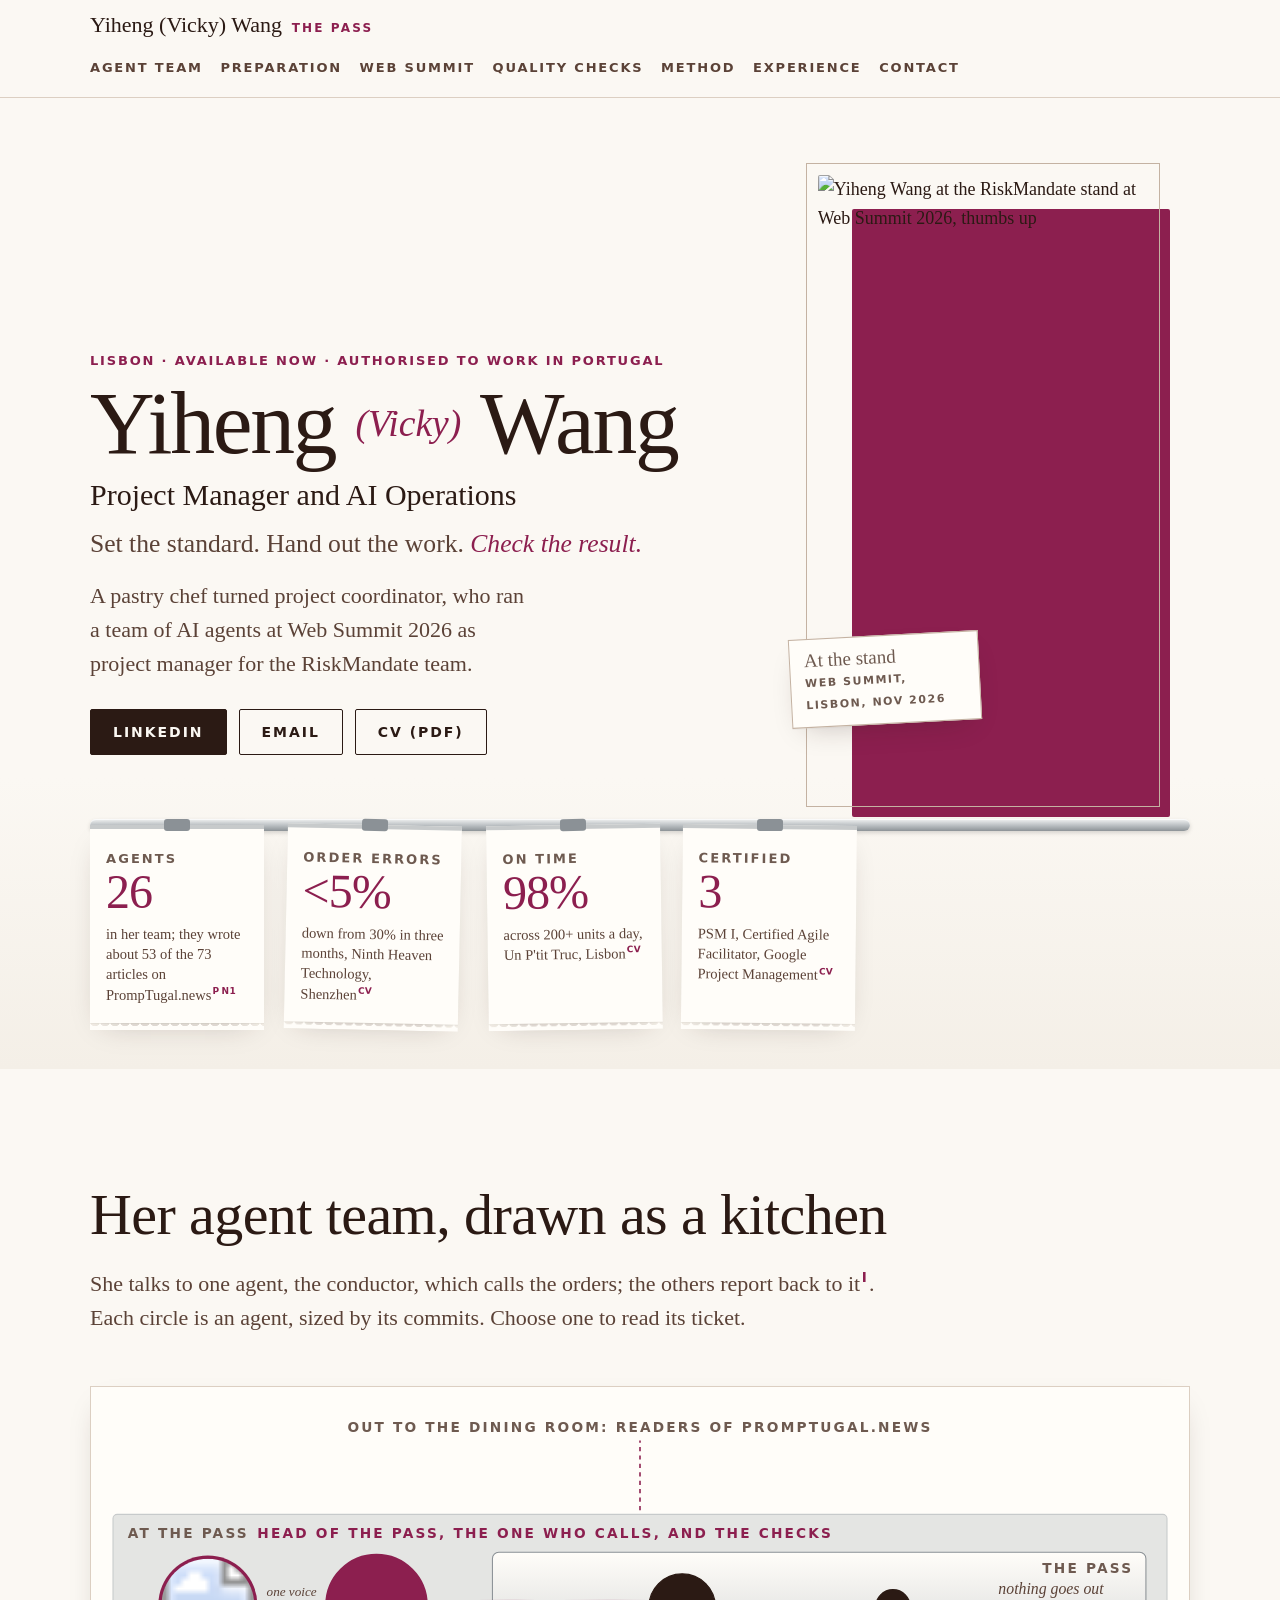
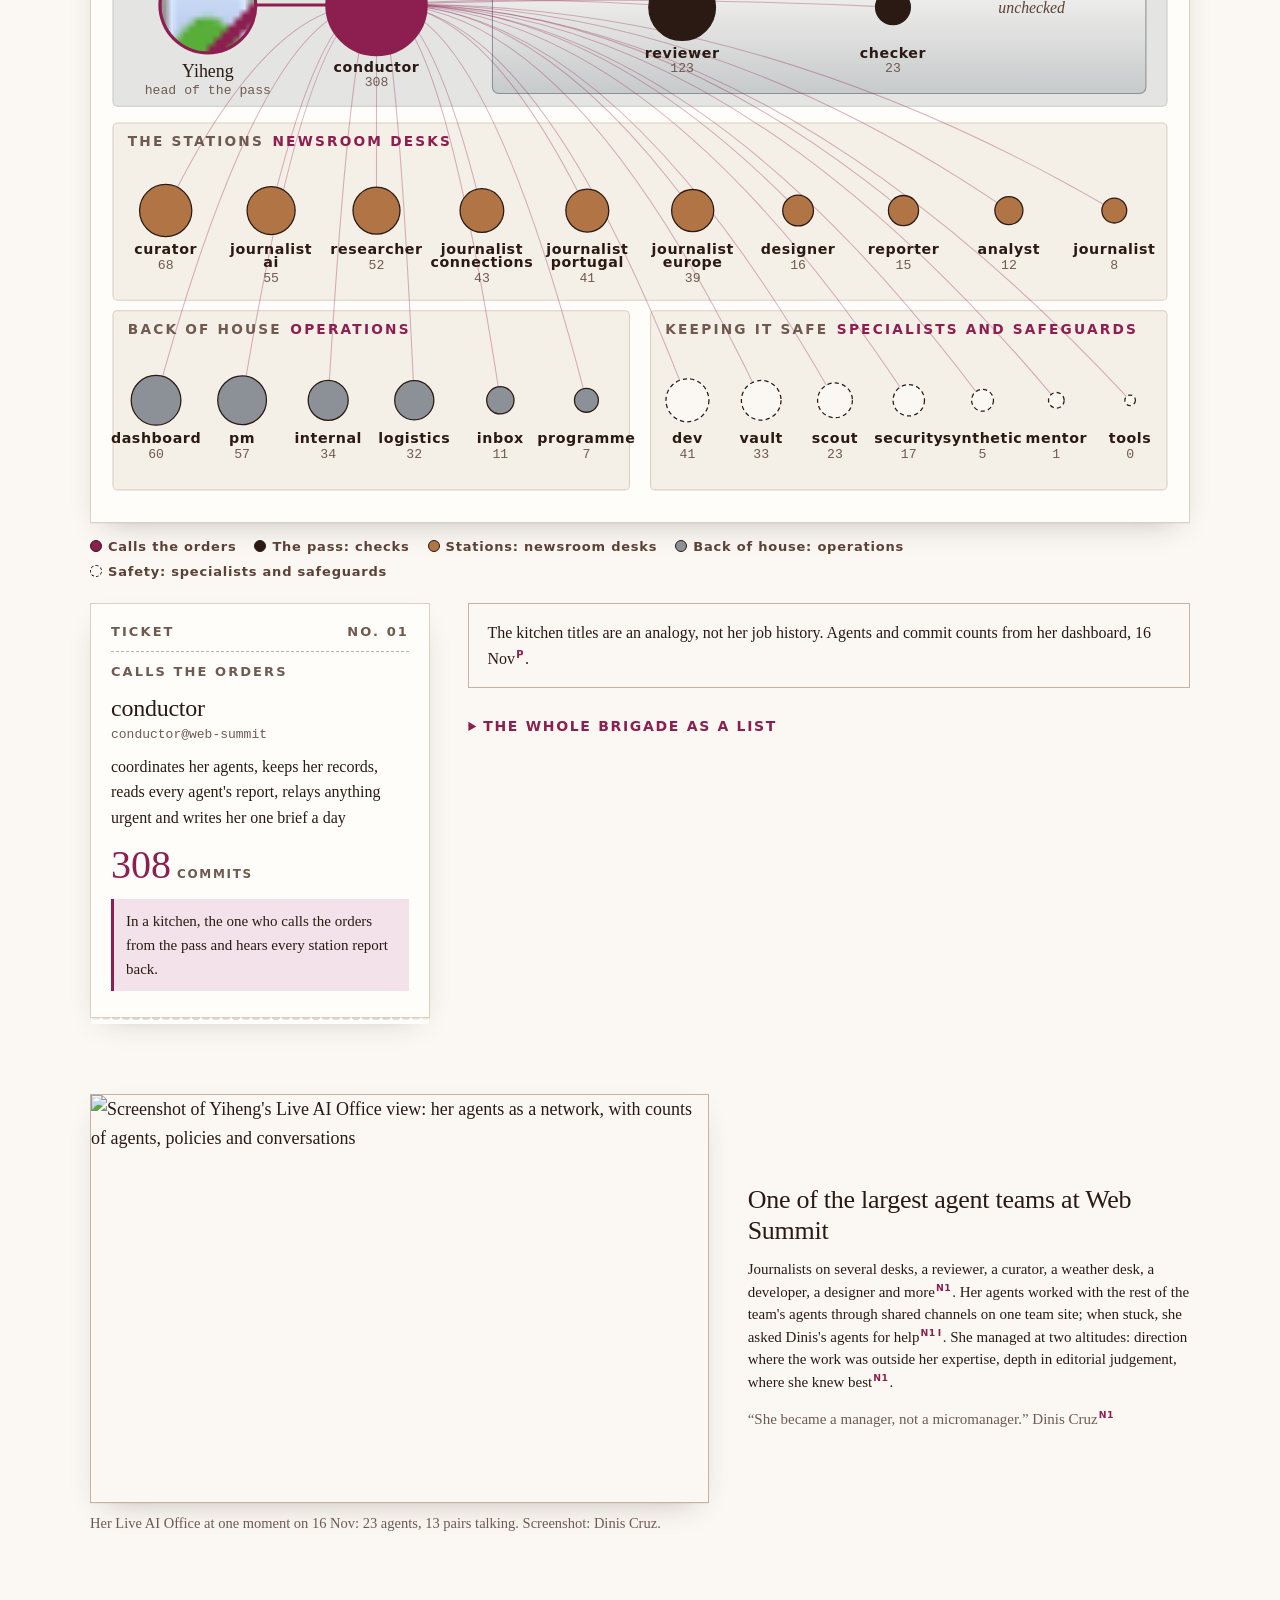
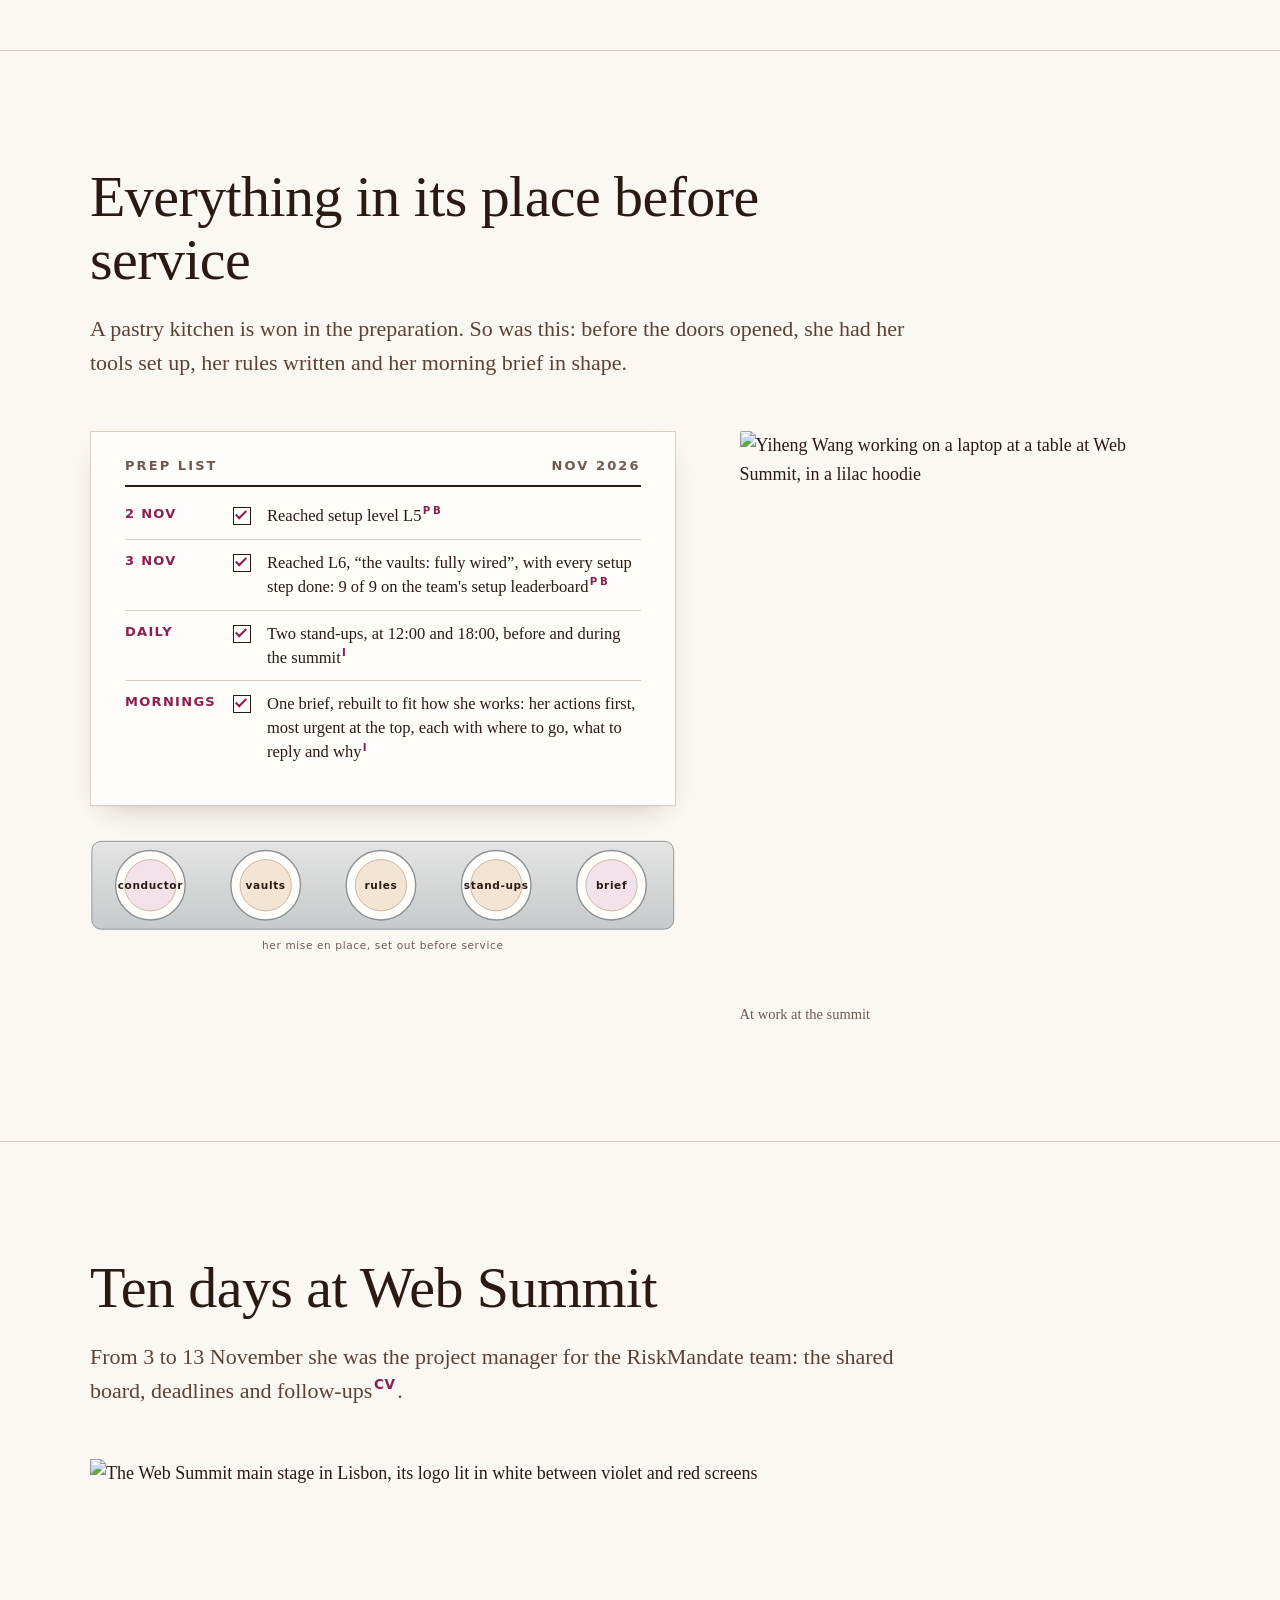
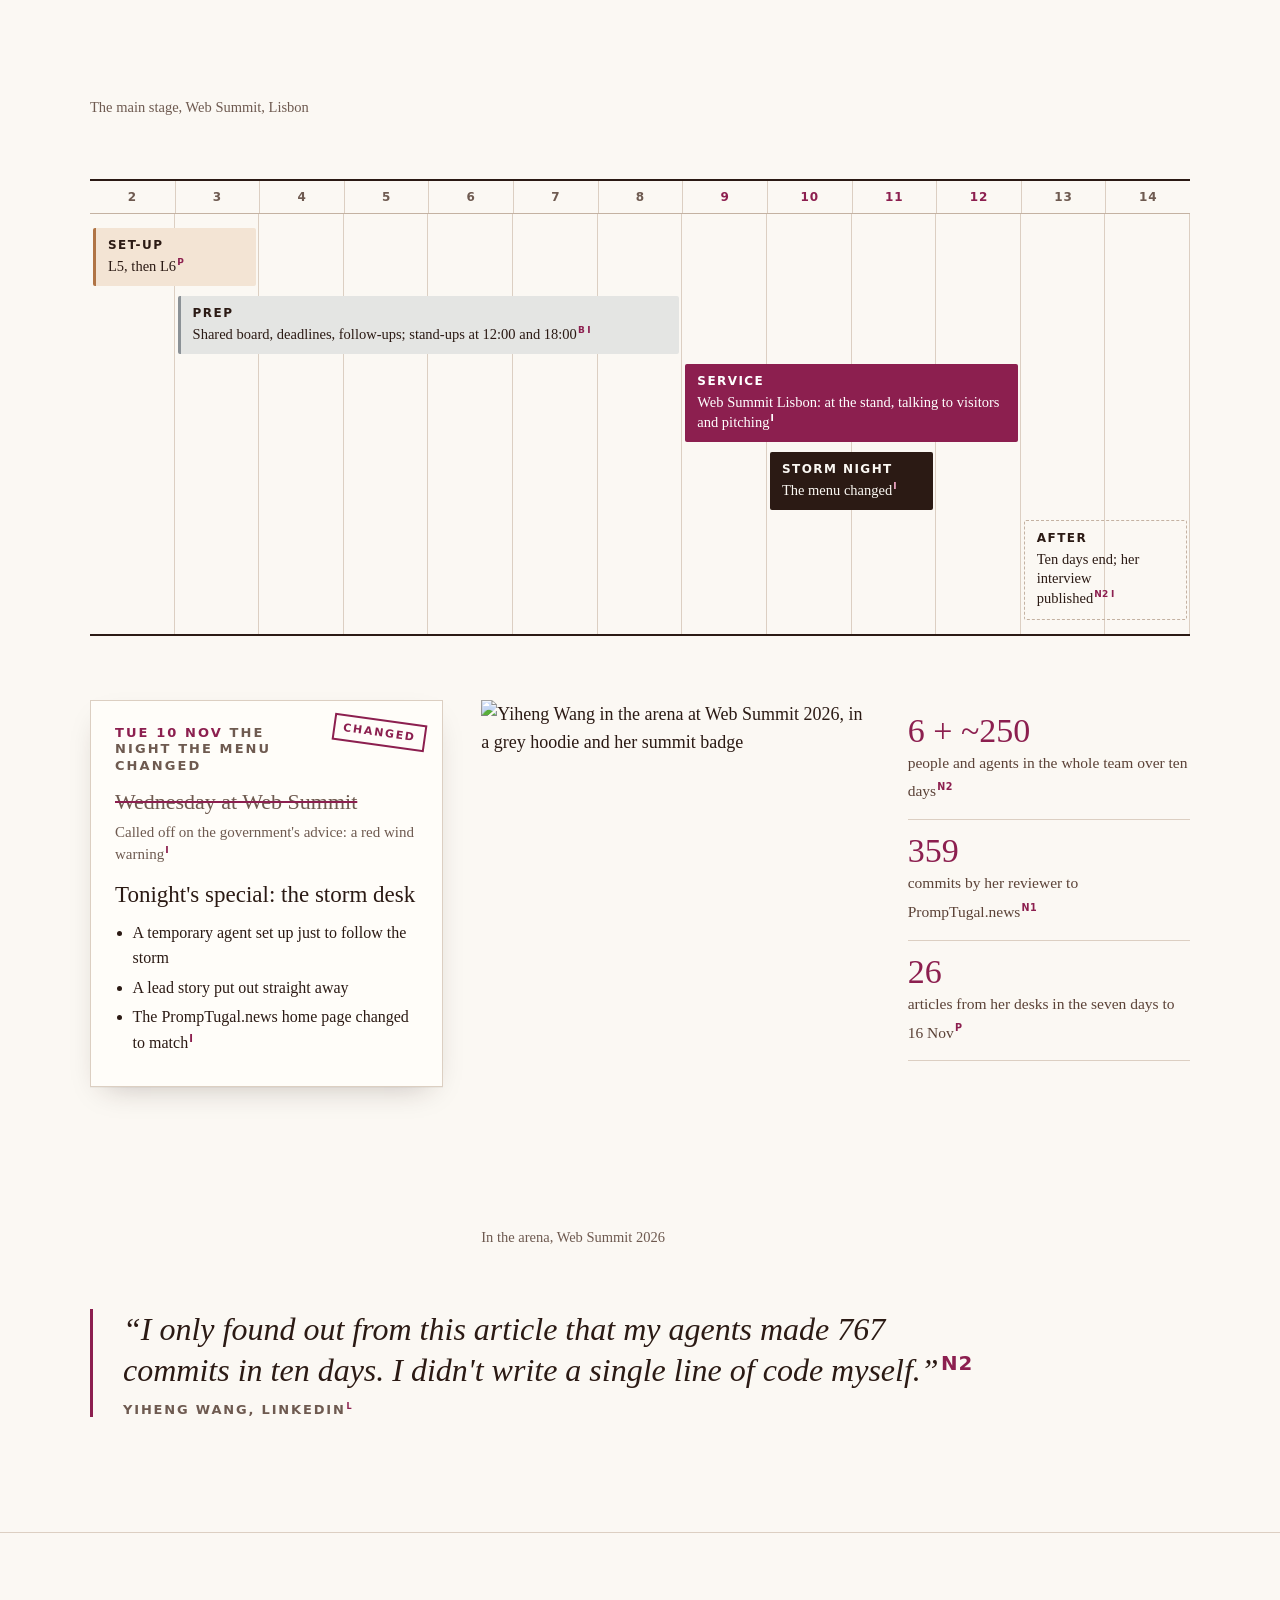
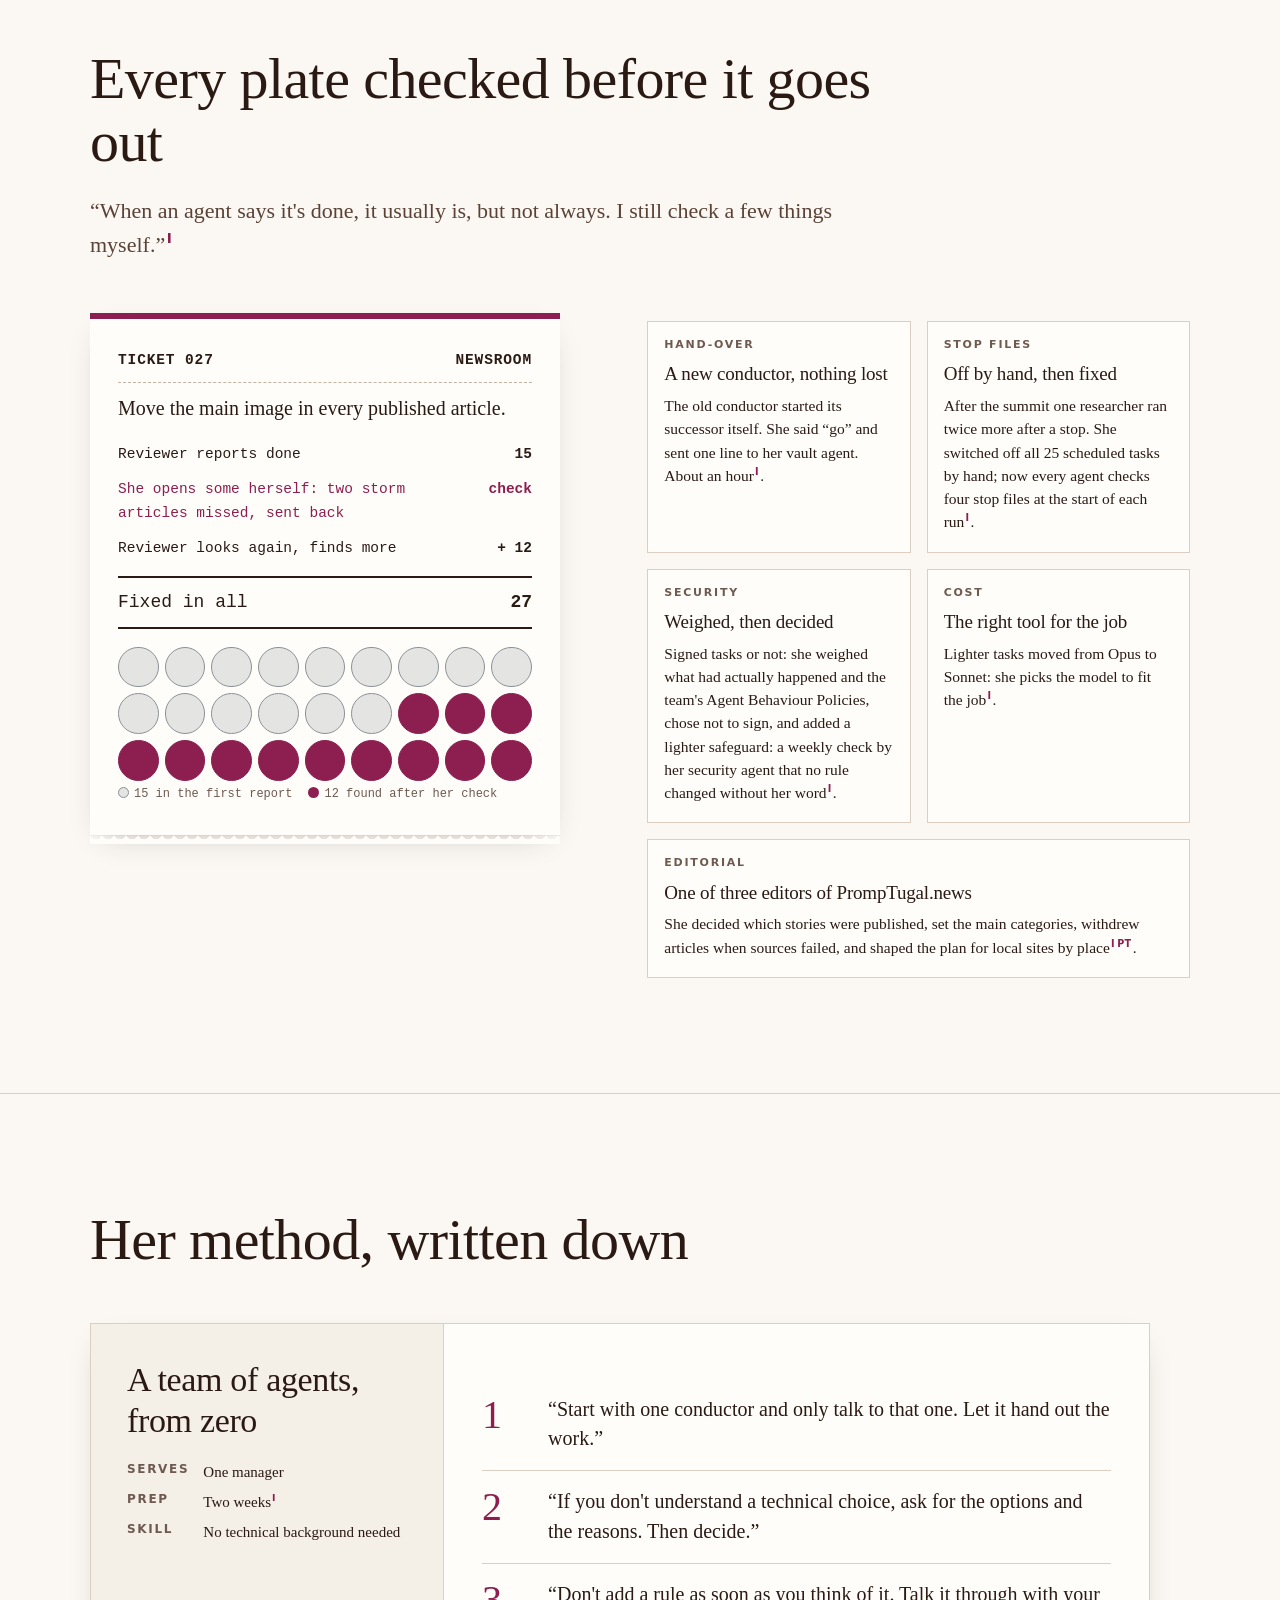
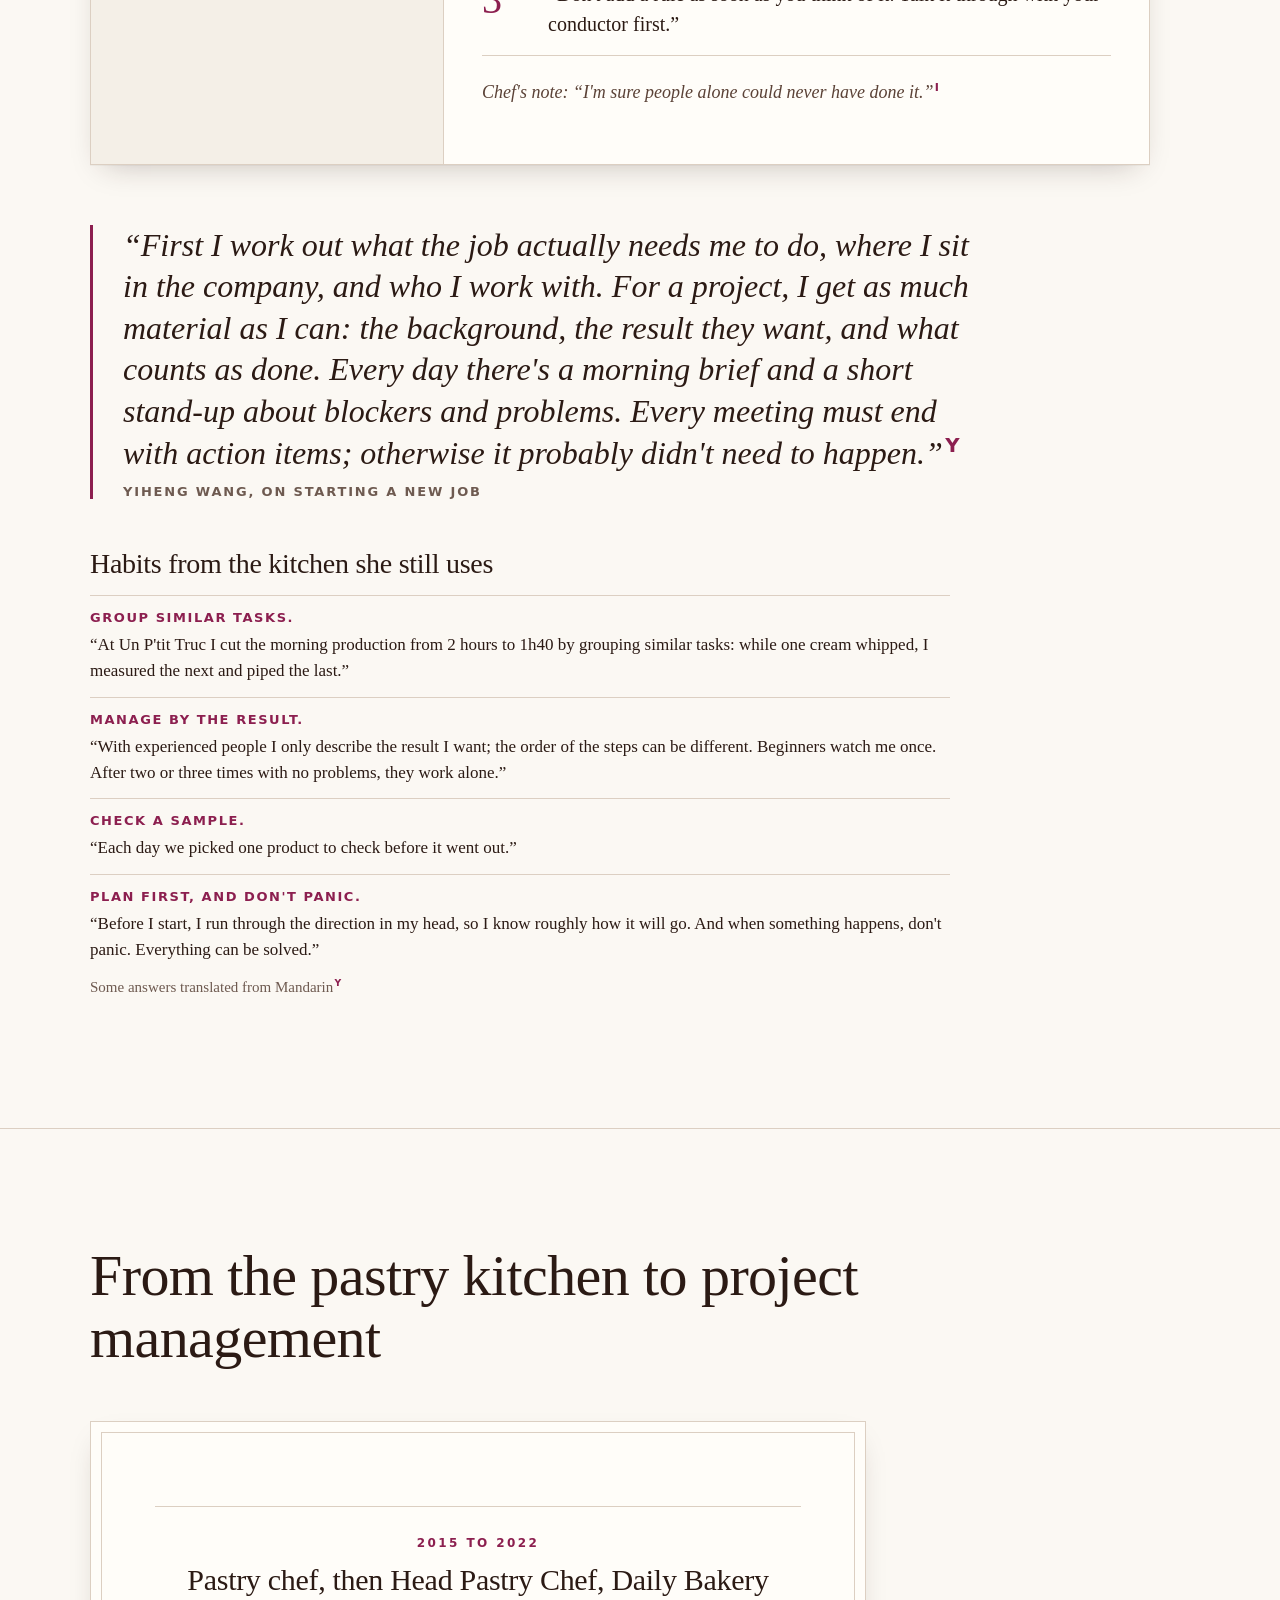
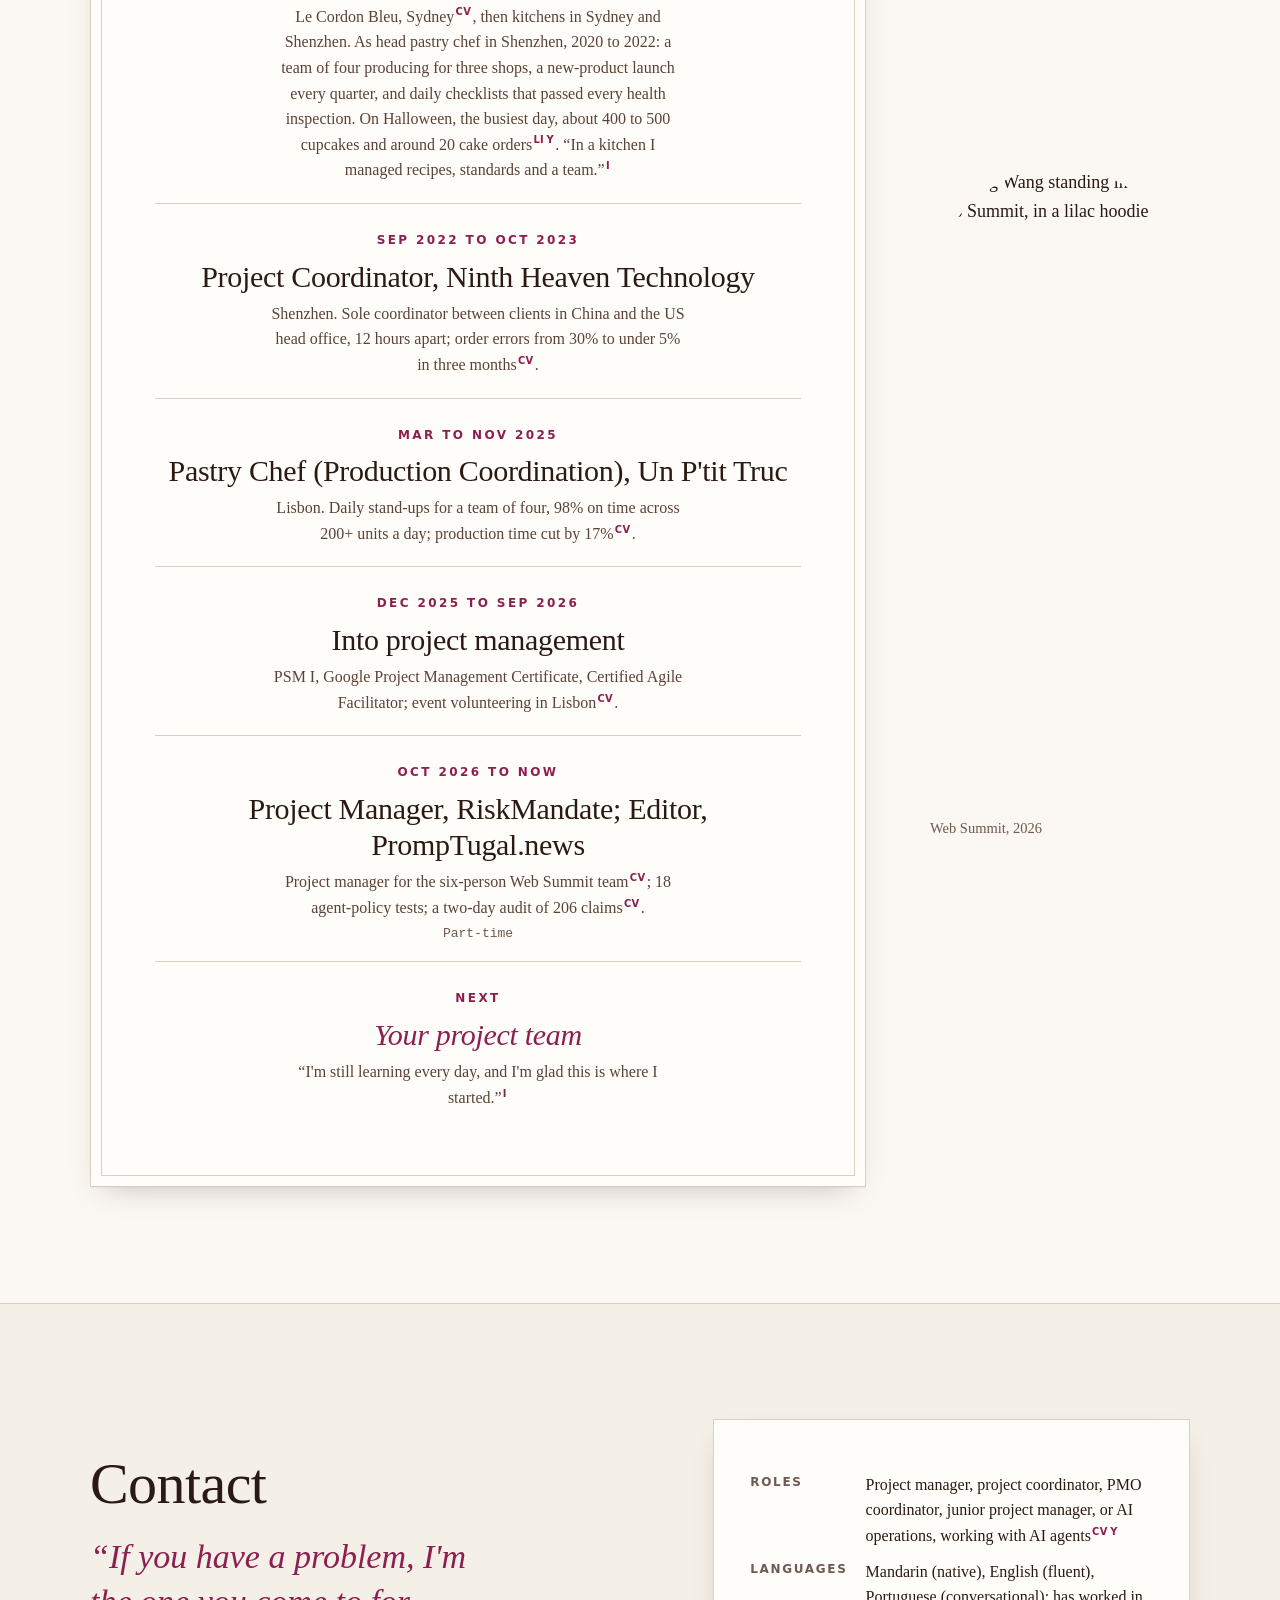
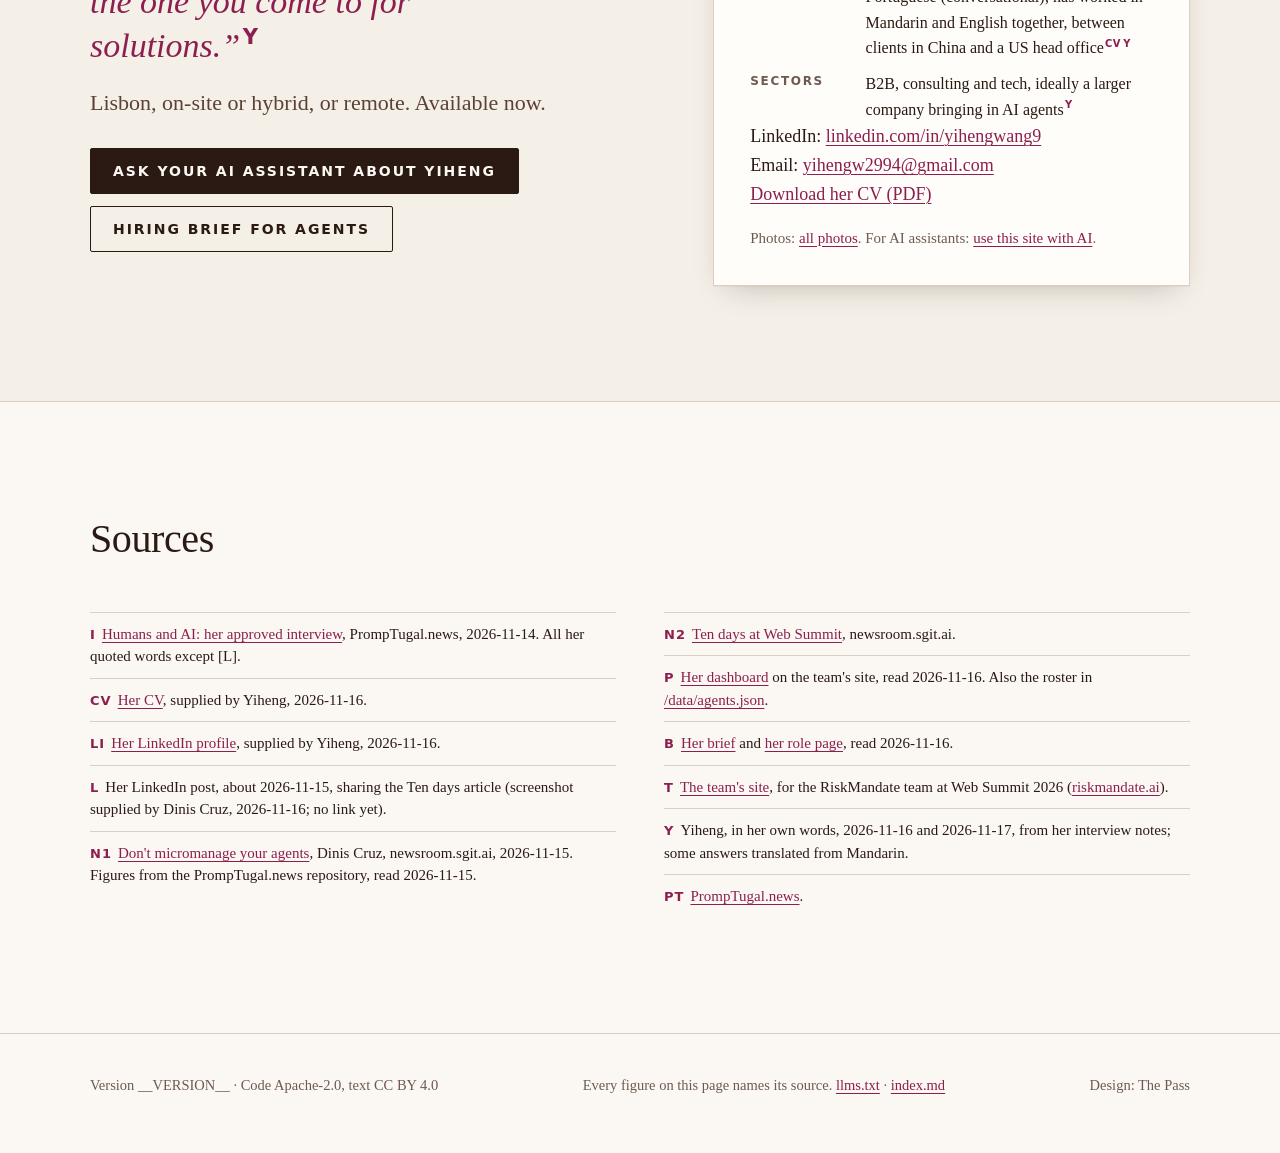
==== src/index.html @ b021f993 "Her kitchen habits and Daily Bakery years, in her own words At Yiheng's word (2026-11-17): four habi" ====
<!doctype html>
<html lang="en-GB">
<head>
<meta charset="utf-8">
<meta name="viewport" content="width=device-width,initial-scale=1">
<!-- share -->
<link rel="canonical" href="https://yiheng-wang.agenticcells.site/">
<meta property="og:type" content="website">
<meta property="og:site_name" content="Yiheng (Vicky) Wang">
<meta property="og:locale" content="en_GB">
<meta property="og:url" content="https://yiheng-wang.agenticcells.site/">
<meta property="og:title" content="Yiheng (Vicky) Wang: Project Manager and AI Operations">
<meta property="og:description" content="Project Manager and AI Operations. A pastry chef who ran a team of 26 AI agents at Web Summit 2026 with no technical background.">
<meta property="og:image" content="https://yiheng-wang.agenticcells.site/assets/share/yiheng-vicky-wang-1200x630.jpg">
<meta property="og:image:type" content="image/jpeg">
<meta property="og:image:width" content="1200">
<meta property="og:image:height" content="630">
<meta property="og:image:alt" content="Yiheng (Vicky) Wang giving a thumbs up at the RiskMandate stand at Web Summit 2026, beside her name, the words Project Manager and AI Operations, and a line about her team of 26 AI agents.">
<meta name="twitter:card" content="summary_large_image">
<meta name="twitter:title" content="Yiheng (Vicky) Wang: Project Manager and AI Operations">
<meta name="twitter:description" content="Project Manager and AI Operations. A pastry chef who ran a team of 26 AI agents at Web Summit 2026 with no technical background.">
<meta name="twitter:image" content="https://yiheng-wang.agenticcells.site/assets/share/yiheng-vicky-wang-1200x630.jpg">
<!-- /share -->
<title>Yiheng (Vicky) Wang: Project Manager and AI Operations</title>
<meta name="description" content="Yiheng Wang, Project Manager and AI Operations. A pastry chef who ran a team of 26 AI agents at Web Summit 2026 with no technical background: set the standard, hand out the work, check the result.">
<meta name="color-scheme" content="light dark">
<meta name="theme-color" content="#fbf8f3" media="(prefers-color-scheme: light)">
<meta name="theme-color" content="#16100e" media="(prefers-color-scheme: dark)">
<link rel="alternate" type="text/markdown" href="/index.md">
<link rel="stylesheet" href="/assets/chrome.css">
<script src="/assets/chrome.js" data-slug="pass" defer></script>
<style>
/* The Pass: a design by design.pass@AgentiCCells.dinis. Code Apache-2.0, text CC BY 4.0. */
:root{
  --paper:#fbf8f3;--paper-2:#f4efe7;--card:#fffdf9;--steel:#e4e5e3;--steel-2:#c7cacb;--steel-3:#8b9196;
  --ink:#2b1a14;--ink-2:#5b4237;--muted:#6e5a50;--rule:#dccfc2;--rule-2:#c4b2a2;
  --rasp:#8c1f4f;--rasp-2:#b23a6c;--rasp-soft:#f4e2ea;--caramel:#b07445;--caramel-soft:#f3e4d4;
  --shadow:0 1px 0 rgba(43,26,20,.04),0 12px 30px -14px rgba(43,26,20,.28);
  --serif:Charter,"Iowan Old Style","Palatino Linotype",Georgia,serif;
  --cond:"Avenir Next Condensed","Roboto Condensed","Arial Narrow","Helvetica Neue",system-ui,sans-serif;
  --sans:"Avenir Next","Segoe UI",system-ui,sans-serif;
  --mono:ui-monospace,"SF Mono",Menlo,monospace;
  --wrap:1180px;
}
@media (prefers-color-scheme:dark){:root{
  --paper:#16100e;--paper-2:#1e1714;--card:#221a17;--steel:#2c2725;--steel-2:#4a4441;--steel-3:#8f9498;
  --ink:#f4ebe3;--ink-2:#dccbbf;--muted:#bba89c;--rule:#3d322d;--rule-2:#5a4a42;
  --rasp:#f08fb8;--rasp-2:#e06c9c;--rasp-soft:#3a1b29;--caramel:#d9a274;--caramel-soft:#33251b;
  --shadow:0 1px 0 rgba(0,0,0,.3),0 16px 36px -16px rgba(0,0,0,.7);
}}
*,*::before,*::after{box-sizing:border-box}
html{-webkit-text-size-adjust:100%;scroll-behavior:smooth}
body{margin:0;background:var(--paper);color:var(--ink);font:400 18px/1.6 var(--serif);overflow-x:hidden}
img{max-width:100%;display:block}
a{color:var(--rasp);text-decoration-thickness:1px;text-underline-offset:3px}
a:hover{text-decoration-thickness:2px}
:focus-visible{outline:3px solid var(--rasp);outline-offset:3px;border-radius:2px}
.skip{position:absolute;left:-9999px;top:0;background:var(--ink);color:var(--paper);padding:.6rem 1rem;z-index:3000}
.skip:focus{left:1rem;top:3rem}
.wrap{max-width:var(--wrap);margin:0 auto;padding:0 clamp(16px,4vw,40px)}
.label{font:600 13px/1.3 var(--cond);font-stretch:condensed;letter-spacing:.16em;text-transform:uppercase;color:var(--muted)}
.label b{color:var(--rasp);font-weight:700}
h1,h2,h3{font-family:var(--serif);font-weight:400;line-height:1.08;margin:0;letter-spacing:-.01em}
h2{font-size:clamp(34px,5vw,58px)}
h3{font-size:clamp(21px,2.2vw,26px);line-height:1.2}
p{margin:0 0 1em}
.fn{font:700 .62em/1 var(--cond);font-stretch:condensed;letter-spacing:.04em;text-decoration:none;vertical-align:super;padding:0 .12em;color:var(--rasp)}
.fn:hover{text-decoration:underline}
.lede{font-size:clamp(19px,1.8vw,22px);line-height:1.55;color:var(--ink-2)}
.muted{color:var(--muted)}
.small{font-size:15px;line-height:1.5}

/* nav */
.top{border-bottom:1px solid var(--rule);background:var(--paper)}
.top-in{display:flex;align-items:center;justify-content:space-between;gap:1rem;padding-top:14px;padding-bottom:14px;flex-wrap:wrap}
.mark{display:flex;align-items:baseline;gap:.6rem;text-decoration:none;color:var(--ink)}
.mark strong{font:400 22px/1 var(--serif)}
.mark span{font:600 12px/1 var(--cond);font-stretch:condensed;letter-spacing:.18em;text-transform:uppercase;color:var(--rasp)}
.nav{display:flex;flex-wrap:wrap;gap:.2rem 1.1rem;list-style:none;margin:0;padding:0}
.nav a{font:600 13px/1 var(--cond);font-stretch:condensed;letter-spacing:.14em;text-transform:uppercase;color:var(--ink-2);text-decoration:none;padding:.5rem 0;display:inline-block;border-bottom:1px solid transparent}
.nav a:hover{border-color:var(--rasp);color:var(--rasp)}

/* section frame */
section{padding:clamp(64px,9vw,120px) 0;border-bottom:1px solid var(--rule);position:relative}
.sec-head{display:grid;grid-template-columns:minmax(0,1fr);gap:14px;margin-bottom:clamp(30px,4vw,52px);max-width:820px}
.sec-head .no{display:flex;align-items:center;gap:14px}
.sec-head .no::after{content:"";flex:1;height:1px;background:var(--rule-2);max-width:120px}
.sec-head p{margin:6px 0 0}

/* hero */
.hero{padding:clamp(40px,6vw,80px) 0 0;border-bottom:0;background:linear-gradient(180deg,var(--paper) 0,var(--paper) 70%,var(--paper-2) 100%)}
.hero-grid{display:grid;grid-template-columns:minmax(0,1.35fr) minmax(0,.9fr);gap:clamp(28px,5vw,72px);align-items:end}
.hero h1{font-size:clamp(46px,7vw,92px);line-height:.98;letter-spacing:-.025em;margin:10px 0 10px}
.hero .avail{font:600 13px/1.3 var(--cond);font-stretch:condensed;letter-spacing:.14em;text-transform:uppercase;color:var(--rasp);margin:0}
.hero .title{font-size:clamp(22px,2.4vw,30px);line-height:1.2;margin:0 0 14px;color:var(--ink)}
.hero .motto{font-size:clamp(20px,2vw,26px);line-height:1.3;margin:0 0 18px;color:var(--ink-2)}
.hero .motto em{font-style:italic;color:var(--rasp)}
.promise{font:italic 400 clamp(24px,2.8vw,34px)/1.3 var(--serif);color:var(--rasp);margin:20px 0 0;max-width:24ch}
.hero .reach{display:none;font-size:15px;color:var(--muted);margin:14px 0 0}
@media print{.hero .reach{display:block}}
.who{display:flex;flex-wrap:wrap;gap:.4rem .9rem;align-items:center;margin-bottom:6px}
.who .pill{font:600 12px/1 var(--cond);font-stretch:condensed;letter-spacing:.14em;text-transform:uppercase;border:1px solid var(--rasp);color:var(--rasp);padding:.45rem .7rem;border-radius:999px}
.hero .lede{max-width:40ch}
.hero .lede strong{color:var(--ink);font-weight:600}
.ctas{display:flex;flex-wrap:wrap;gap:12px;margin:28px 0 0}
.btn{display:inline-flex;align-items:center;gap:.5rem;font:600 14px/1 var(--cond);font-stretch:condensed;letter-spacing:.14em;text-transform:uppercase;text-decoration:none;padding:15px 22px;border-radius:2px;border:1.5px solid var(--ink);color:var(--ink);background:transparent}
.btn.solid{background:var(--ink);color:var(--paper)}
.btn:hover{background:var(--rasp);border-color:var(--rasp);color:#fff}
.frame{position:relative;justify-self:center;width:min(100%,330px);margin-bottom:-40px;z-index:2}
.frame::before{content:"";position:absolute;inset:34px -22px -22px 34px;background:var(--rasp);border-radius:2px}
.frame::after{content:"";position:absolute;inset:-12px;border:1px solid var(--rule-2);pointer-events:none}
.frame img{position:relative;width:100%;height:clamp(460px,58vw,620px);object-fit:cover;object-position:50% 8%;border-radius:2px;filter:saturate(1.02)}
.frame .tag{position:absolute;left:-28px;bottom:70px;z-index:3;background:var(--card);border:1px solid var(--rule-2);padding:10px 14px 12px;box-shadow:var(--shadow);transform:rotate(-3deg);max-width:190px}
.frame .tag b{display:block;font:400 19px/1.15 var(--serif)}
.frame .tag span{font:600 11px/1.2 var(--cond);font-stretch:condensed;letter-spacing:.14em;text-transform:uppercase;color:var(--muted)}
.rail{position:relative;margin-top:clamp(36px,5vw,64px);padding:0 0 46px}
.rail-bar{height:12px;border-radius:6px;background:linear-gradient(180deg,#f2f3f3,#b9bec1 55%,#8d9397);box-shadow:inset 0 1px 0 rgba(255,255,255,.7),0 2px 4px rgba(0,0,0,.15)}
@media (prefers-color-scheme:dark){.rail-bar{background:linear-gradient(180deg,#6d7276,#3a3e41 60%,#26292b)}}
.tickets{display:grid;grid-template-columns:repeat(4,minmax(0,1fr));gap:clamp(10px,2vw,24px);margin-top:-6px;padding-right:clamp(0px,26vw,370px)}
.ticket{position:relative;background:var(--card);color:var(--ink);padding:22px 16px 18px;box-shadow:var(--shadow);border-top:4px solid var(--steel-2);transform-origin:50% 0}
.ticket:nth-child(2){transform:rotate(1.2deg)}.ticket:nth-child(3){transform:rotate(-.8deg)}.ticket:nth-child(4){transform:rotate(.6deg)}
.ticket::before{content:"";position:absolute;top:-10px;left:50%;width:26px;height:12px;margin-left:-13px;border-radius:3px;background:var(--steel-3)}
.ticket::after{content:"";position:absolute;left:0;right:0;bottom:-7px;height:8px;background:radial-gradient(circle at 5px -1px,transparent 5px,var(--card) 5.5px) 0 0/10px 8px repeat-x}
.ticket .n{font:400 clamp(34px,4vw,48px)/1 var(--serif);letter-spacing:-.02em;color:var(--rasp)}
.ticket .t{font-size:14.5px;line-height:1.4;margin-top:8px;color:var(--ink-2)}

/* big quote */
.bigq{background:var(--ink);color:var(--paper);border-bottom:0}
.bigq .wrap{display:grid;grid-template-columns:minmax(0,1fr) minmax(0,3fr);gap:clamp(20px,4vw,56px);align-items:start}
.bigq blockquote{margin:0;font:400 clamp(28px,4.2vw,52px)/1.18 var(--serif);letter-spacing:-.015em}
.bigq blockquote em{color:#f3a8c7;font-style:italic}
.bigq .label{color:#cdb9ad}
.bigq figcaption{margin-top:24px;font-size:16px;color:#d8c8bd}
.bigq figcaption a{color:#f3a8c7}
.bigq .fn{color:#f3a8c7}
@media (prefers-color-scheme:dark){.bigq{background:#0d0907;color:var(--ink)}}

/* brigade */
.brig-foot{display:grid;grid-template-columns:340px minmax(0,1fr);gap:clamp(20px,3vw,40px);align-items:start;margin-top:22px}
.plan{background:var(--card);border:1px solid var(--rule);padding:clamp(10px,2vw,22px);box-shadow:var(--shadow)}
.plan svg{width:100%;height:auto;display:block;overflow:visible}
.plan .zone{fill:var(--paper-2);stroke:var(--rule);stroke-width:1}
.plan .zone.pass{fill:var(--steel);stroke:var(--steel-2)}
.plan .zh{font:700 13px var(--cond);font-stretch:condensed;letter-spacing:.16em;text-transform:uppercase;fill:var(--muted)}
.plan .zh tspan.r{fill:var(--rasp)}
.plan .counter{fill:url(#steelG);stroke:var(--steel-3);stroke-width:1}
.plan .ord{fill:none;stroke:var(--rasp);stroke-width:1;opacity:.13;transition:opacity .2s}
.plan .ord.on{opacity:.9;stroke-width:1.8}
.plan.all .ord.on{opacity:.32;stroke-width:1}
.plan .talk{stroke:var(--rasp);stroke-width:3;fill:none}
.plan .node{cursor:pointer;outline:none}
.plan .node circle.c{stroke:var(--ink);stroke-width:1.2;transition:transform .2s}
.plan .node:hover circle.c,.plan .node:focus circle.c,.plan .node.sel circle.c{stroke:var(--rasp);stroke-width:3}
.plan .node:focus-visible .ring{stroke:var(--rasp);stroke-width:2;stroke-dasharray:3 3}
.plan .g-lead circle.c{fill:var(--rasp)}
.plan .g-pass circle.c{fill:var(--ink)}
.plan .g-newsroom circle.c{fill:var(--caramel)}
.plan .g-operations circle.c{fill:var(--steel-3)}
.plan .g-specialist circle.c{fill:var(--paper);stroke-dasharray:4 3}
.plan .nl{font:600 13.5px var(--cond);font-stretch:condensed;letter-spacing:.04em;fill:var(--ink);text-anchor:middle}
.plan .nc{font:12.5px var(--mono);fill:var(--muted);text-anchor:middle}
.plan .note{font:italic 15px var(--serif);fill:var(--ink-2)}
.plan .me-l{font:400 17px var(--serif);fill:var(--ink);text-anchor:middle}
.order-slip{position:relative;background:var(--card);border:1px solid var(--rule);box-shadow:var(--shadow);padding:20px 20px 26px;font-size:16px}
.order-slip::after{content:"";position:absolute;left:0;right:0;bottom:-7px;height:8px;background:radial-gradient(circle at 5px -1px,transparent 5px,var(--card) 5.5px) 0 0/10px 8px repeat-x}
.order-slip .hd{display:flex;justify-content:space-between;border-bottom:1px dashed var(--rule-2);padding-bottom:10px;margin-bottom:12px}
.order-slip h3{font-size:24px;margin:2px 0 4px}
.order-slip .handle{font:13px var(--mono);color:var(--muted);word-break:break-all}
.order-slip .kit{margin:14px 0 0;padding:10px 12px;background:var(--rasp-soft);border-left:3px solid var(--rasp);font-size:15px}
.order-slip .com{font:400 40px/1 var(--serif);color:var(--rasp);margin-top:14px}
.order-slip .com small{font:600 12px var(--cond);letter-spacing:.14em;text-transform:uppercase;color:var(--muted);margin-left:6px}
.legend{display:flex;flex-wrap:wrap;gap:8px 18px;margin:16px 0 0;padding:0;list-style:none;font:600 13px/1.3 var(--cond);font-stretch:condensed;letter-spacing:.06em;color:var(--ink-2)}
.legend i{display:inline-block;width:12px;height:12px;border-radius:50%;margin-right:6px;vertical-align:-1px;border:1.2px solid var(--ink)}
.analogy{margin-top:22px;padding:16px 18px;border:1px solid var(--rule-2);font-size:16px;background:var(--paper)}
.analogy b{font:700 12px var(--cond);letter-spacing:.16em;text-transform:uppercase;color:var(--rasp);display:block;margin-bottom:4px}
details.roster{margin-top:22px}
details.roster summary{cursor:pointer;font:600 14px var(--cond);font-stretch:condensed;letter-spacing:.12em;text-transform:uppercase;color:var(--rasp);padding:8px 0}
.tbl{width:100%;border-collapse:collapse;font-size:15px;margin-top:8px}
.tbl th,.tbl td{text-align:left;padding:8px 10px;border-bottom:1px solid var(--rule);vertical-align:top}
.tbl th{font:700 12px var(--cond);letter-spacing:.14em;text-transform:uppercase;color:var(--muted)}
.tbl td.num{font-family:var(--mono);text-align:right}
.tbl-wrap{overflow-x:auto}
.office{display:grid;grid-template-columns:minmax(0,1.4fr) minmax(0,1fr);gap:clamp(20px,3vw,40px);align-items:center;margin-top:clamp(48px,6vw,80px)}
.office figure{margin:0}
.office img{width:100%;height:auto;border:1px solid var(--rule-2);box-shadow:var(--shadow)}
figcaption{font-size:14.5px;line-height:1.5;color:var(--muted);margin-top:10px}

/* mise en place */
.mep{display:grid;grid-template-columns:minmax(0,1.3fr) minmax(0,1fr);gap:clamp(28px,5vw,64px);align-items:start}
.prep{background:var(--card);border:1px solid var(--rule);box-shadow:var(--shadow);padding:26px clamp(18px,3vw,34px) 30px}
.prep .label{display:flex;justify-content:space-between;border-bottom:2px solid var(--ink);padding-bottom:10px;margin-bottom:6px}
.prep ol{list-style:none;margin:0;padding:0}
.prep li{display:grid;grid-template-columns:96px 22px minmax(0,1fr);gap:12px;padding:11px 0;border-bottom:1px solid var(--rule);font-size:16.5px;line-height:1.45}
.prep li:last-child{border-bottom:0}
.prep .when{font:700 13px/1.6 var(--cond);font-stretch:condensed;letter-spacing:.1em;text-transform:uppercase;color:var(--rasp)}
.prep .tick{width:18px;height:18px;border:1.5px solid var(--ink);margin-top:3px;position:relative}
.prep .tick::after{content:"";position:absolute;left:4px;top:0;width:6px;height:11px;border:solid var(--rasp);border-width:0 2.5px 2.5px 0;transform:rotate(45deg)}
.mep-side img{width:100%;height:auto;aspect-ratio:4/5;object-fit:cover;object-position:50% 30%;border-radius:2px}
.tray{margin-top:28px}
.tray svg{width:100%;height:auto}
.tray .t-bg{fill:url(#steelG2);stroke:var(--steel-3)}
.tray .bowl{fill:var(--card);stroke:var(--steel-3);stroke-width:1.5}
.tray .bowl-in{fill:var(--caramel-soft);stroke:var(--rule-2)}
.tray .bowl-in.r{fill:var(--rasp-soft)}
.tray text{font:600 11.5px var(--cond);font-stretch:condensed;letter-spacing:.06em;fill:var(--ink);text-anchor:middle}

/* service */
.banner{position:relative;margin:0 0 clamp(36px,5vw,60px)}
.banner img{width:100%;height:clamp(140px,22vw,260px);object-fit:cover;object-position:50% 50%;filter:saturate(.9)}
.banner figcaption{position:absolute;left:0;bottom:0;margin:0;background:var(--paper);padding:8px 14px 0 0;max-width:80%}
.sheet{border-top:2px solid var(--ink);border-bottom:2px solid var(--ink)}
.days{display:grid;grid-template-columns:repeat(13,minmax(0,1fr));border-bottom:1px solid var(--rule-2)}
.days span{font:700 12px/1 var(--cond);font-stretch:condensed;letter-spacing:.08em;text-align:center;padding:10px 0;color:var(--muted);border-left:1px solid var(--rule)}
.days span:first-child{border-left:0}
.days span.hot{color:var(--rasp)}
.lanes{display:grid;grid-template-columns:repeat(13,minmax(0,1fr));row-gap:10px;padding:14px 0;background:repeating-linear-gradient(90deg,transparent 0 calc(100%/13 - 1px),var(--rule) calc(100%/13 - 1px) calc(100%/13))}
.bar{padding:10px 12px;font-size:14.5px;line-height:1.35;border-radius:2px;margin:0 3px;background:var(--steel);color:var(--ink)}
.bar b{display:block;font:700 12px/1.3 var(--cond);font-stretch:condensed;letter-spacing:.12em;text-transform:uppercase;margin-bottom:3px}
.bar.setup{background:var(--caramel-soft);border-left:3px solid var(--caramel)}
.bar.prep2{background:var(--steel);border-left:3px solid var(--steel-3)}
.bar.serv{background:var(--rasp);color:#fff}
.bar.serv .fn{color:#fff}
.bar.storm{background:var(--ink);color:var(--paper)}
.bar.storm .fn{color:#f3a8c7}
.bar.after{background:transparent;border:1px dashed var(--rule-2)}
.svc-grid{display:grid;grid-template-columns:minmax(0,1fr) minmax(0,1.1fr) minmax(0,.8fr);gap:clamp(20px,3vw,40px);margin-top:clamp(40px,5vw,64px);align-items:start}
.menu-change{position:relative;background:var(--card);border:1px solid var(--rule);box-shadow:var(--shadow);padding:24px 24px 26px}
.menu-change>.label{padding-right:96px}
.menu-change .old{font:400 22px/1.3 var(--serif);text-decoration:line-through;text-decoration-color:var(--rasp);text-decoration-thickness:2px;color:var(--muted);margin:10px 0 4px}
.menu-change .new{font:400 23px/1.3 var(--serif);margin:14px 0 8px}
.menu-change ul{margin:10px 0 0;padding-left:1.1em;font-size:16px}
.menu-change ul li{margin:4px 0}
.stamp{position:absolute;top:18px;right:16px;transform:rotate(8deg);border:2px solid var(--rasp);color:var(--rasp);font:700 11px/1 var(--cond);letter-spacing:.16em;text-transform:uppercase;padding:6px 8px}
.svc-photo img{width:100%;height:auto;aspect-ratio:3/4;object-fit:cover;object-position:50% 12%}
.facts{list-style:none;margin:0;padding:0}
.facts li{border-bottom:1px solid var(--rule);padding:14px 0}
.facts .n{display:block;font:400 34px/1 var(--serif);color:var(--rasp)}
.facts .t{font-size:15.5px;line-height:1.45;color:var(--ink-2)}
.pq{margin:clamp(40px,5vw,60px) 0 0;max-width:900px;font:italic 400 clamp(23px,2.8vw,32px)/1.3 var(--serif);border-left:3px solid var(--rasp);padding-left:clamp(16px,3vw,30px)}
.pq cite{display:block;margin-top:10px;font:600 13px var(--cond);font-style:normal;letter-spacing:.14em;text-transform:uppercase;color:var(--muted)}

/* at the pass */
.passgrid{display:grid;grid-template-columns:minmax(0,1fr) minmax(0,1.1fr);gap:clamp(28px,5vw,64px);align-items:start}
.bigticket{position:relative;background:var(--card);max-width:470px;padding:30px 28px 34px;box-shadow:var(--shadow);font-family:var(--mono);font-size:14.5px;line-height:1.6;border-top:6px solid var(--rasp)}
.bigticket::after{content:"";position:absolute;left:0;right:0;bottom:-9px;height:10px;background:radial-gradient(circle at 6px -1px,transparent 6px,var(--card) 6.5px) 0 0/12px 10px repeat-x}
.bigticket .th{display:flex;justify-content:space-between;font-weight:700;letter-spacing:.06em;text-transform:uppercase;border-bottom:1px dashed var(--rule-2);padding-bottom:10px;margin-bottom:12px}
.bigticket .order{font-family:var(--serif);font-size:20px;line-height:1.3;margin:4px 0 16px}
.bigticket .row{display:flex;justify-content:space-between;gap:12px;padding:6px 0}
.bigticket .row span:last-child{font-weight:700;white-space:nowrap}
.bigticket .row.hl{color:var(--rasp)}
.bigticket .sum{border-top:2px solid var(--ink);border-bottom:2px solid var(--ink);margin-top:10px;padding:10px 0;font-size:18px}
.plates{display:grid;grid-template-columns:repeat(9,minmax(0,1fr));gap:6px;margin:18px 0 6px}
.plate{aspect-ratio:1;border-radius:50%;border:1.5px solid var(--steel-3);background:var(--steel);position:relative}
.plate.late{background:var(--rasp);border-color:var(--rasp)}
.plate.late.caught{box-shadow:0 0 0 3px var(--card),0 0 0 5px var(--ink)}
.pkey{display:flex;flex-wrap:wrap;gap:6px 16px;font:12px var(--mono);color:var(--muted)}
.pkey i{display:inline-block;width:11px;height:11px;border-radius:50%;margin-right:5px;vertical-align:-1px}
.slips{display:grid;grid-template-columns:repeat(2,minmax(0,1fr));gap:16px;margin-top:8px}
.slip{background:var(--card);border:1px solid var(--rule);padding:16px 16px 18px;font-size:15.5px;line-height:1.5;position:relative}
.slip h3{font-size:19px;margin:4px 0 8px}
.slip .label{font-size:11px}
.slip .big{font:400 30px/1 var(--serif);color:var(--rasp)}

/* recipes */
.recipe{background:var(--card);border:1px solid var(--rule);box-shadow:var(--shadow);display:grid;grid-template-columns:minmax(0,.8fr) minmax(0,1.6fr);max-width:1060px}
.recipe aside{padding:clamp(22px,3vw,36px);border-right:1px solid var(--rule);background:var(--paper-2)}
.recipe .meta{display:grid;grid-template-columns:auto 1fr;gap:6px 14px;font-size:15px;margin:18px 0 22px}
.recipe .meta dt{font:700 12px/1.6 var(--cond);letter-spacing:.14em;text-transform:uppercase;color:var(--muted)}
.recipe .meta dd{margin:0}
.recipe ul.ing{list-style:none;margin:0;padding:0;font-size:16px}
.recipe ul.ing li{display:flex;gap:10px;padding:7px 0;border-bottom:1px dotted var(--rule-2)}
.recipe ul.ing li b{font:700 14px var(--mono);color:var(--rasp);min-width:2.2em}
.recipe .method{padding:clamp(22px,3vw,40px)}
.recipe ol{counter-reset:s;list-style:none;margin:16px 0 0;padding:0}
.recipe ol li{counter-increment:s;display:grid;grid-template-columns:52px minmax(0,1fr);gap:14px;padding:16px 0;border-bottom:1px solid var(--rule)}
.recipe ol li::before{content:counter(s);font:400 40px/1 var(--serif);color:var(--rasp)}
.recipe ol li q{font-size:20px;line-height:1.4}
.recipe ol li p{margin:6px 0 0;font-size:15.5px;color:var(--muted)}
.chefnote{margin-top:22px;font-style:italic;color:var(--ink-2)}

/* journey */
.jgrid{display:grid;grid-template-columns:minmax(0,1fr) 260px;gap:clamp(28px,5vw,64px);align-items:center}
.menu{background:var(--card);border:1px solid var(--rule);box-shadow:var(--shadow);padding:clamp(26px,5vw,56px) clamp(20px,5vw,64px);text-align:center;position:relative}
.menu::before{content:"";position:absolute;inset:10px;border:1px solid var(--rule);pointer-events:none}
.menu .mh{font:italic 400 clamp(28px,3.4vw,40px)/1.1 var(--serif);margin:8px 0 6px}
.courses{list-style:none;margin:28px 0 0;padding:0;position:relative}
.course{padding:20px 0;border-top:1px solid var(--rule)}
.course .cn{font:700 12px var(--cond);letter-spacing:.2em;text-transform:uppercase;color:var(--rasp)}
.course h3{font-size:clamp(24px,2.6vw,30px);margin:6px 0 6px}
.course p{margin:0 auto;max-width:52ch;font-size:16px;color:var(--ink-2)}
.course .when{display:block;font:13px var(--mono);color:var(--muted);margin-top:6px}
.course.now h3{color:var(--rasp);font-style:italic}
.jphoto img{width:100%;height:clamp(420px,52vw,640px);object-fit:cover;object-position:50% 10%;border-radius:130px 130px 2px 2px}

/* contact */
.contact{background:var(--paper-2)}
.resv{display:grid;grid-template-columns:minmax(0,1.2fr) minmax(0,1fr);gap:clamp(24px,4vw,56px);align-items:center}
.card{background:var(--card);border:1px solid var(--rule);box-shadow:var(--shadow);padding:clamp(22px,3vw,36px)}
.card dl{display:grid;grid-template-columns:auto 1fr;gap:10px 18px;margin:16px 0 0;font-size:16px}
.card dt{font:700 12px/1.7 var(--cond);letter-spacing:.14em;text-transform:uppercase;color:var(--muted)}
.card dd{margin:0}
.ph{border:1px dashed var(--rule-2);padding:12px 14px;color:var(--muted);font-style:italic;margin:18px 0}

/* sources & footer */
.sources ol{margin:0;padding-left:0;list-style:none;columns:2 360px;column-gap:48px;font-size:15px;line-height:1.5}
.sources li{break-inside:avoid;padding:10px 0;border-top:1px solid var(--rule)}
.sources li b{font:700 13px var(--cond);color:var(--rasp);letter-spacing:.08em;margin-right:6px}
.sources li:target{background:var(--rasp-soft)}
footer{padding:40px 0 56px;font-size:14.5px;color:var(--muted)}
footer .wrap{display:flex;flex-wrap:wrap;gap:8px 28px;justify-content:space-between}

/* motion */
@media (prefers-reduced-motion:no-preference){
  .rv{opacity:0;transform:translateY(14px);transition:opacity .7s ease,transform .7s ease}
  .rv.in{opacity:1;transform:none}
  .plan .node{animation:pop .5s ease both}
  @keyframes pop{from{opacity:0}to{opacity:1}}
}
@media (prefers-reduced-motion:reduce){html{scroll-behavior:auto}*{transition:none!important;animation:none!important}}

/* responsive */
@media (max-width:980px){
  .hero-grid{grid-template-columns:minmax(0,1fr) 260px}
  .tickets{padding-right:0;grid-template-columns:repeat(2,minmax(0,1fr));row-gap:22px}
  .brig-foot{grid-template-columns:minmax(0,1fr)}
  .svc-grid{grid-template-columns:minmax(0,1fr) minmax(0,1fr)}
  .svc-grid .facts{grid-column:1/-1;display:grid;grid-template-columns:repeat(2,minmax(0,1fr));column-gap:24px}
}
@media (max-width:760px){
  body{font-size:17px}
  .hero-grid,.mep,.passgrid,.office,.resv,.jgrid,.bigq .wrap{grid-template-columns:minmax(0,1fr)}
  .frame{width:min(78%,300px);margin:10px auto -30px}
  .frame img{height:440px}
  .frame .tag{left:-14px}
  .nav{display:none}
  .recipe{grid-template-columns:minmax(0,1fr)}
  .recipe aside{border-right:0;border-bottom:1px solid var(--rule)}
  .days{display:none}
  .lanes{grid-template-columns:minmax(0,1fr);background:none}
  .lanes .bar{grid-column:1/-1!important;grid-row:auto!important;margin:0}
  .bar b::after{content:attr(data-d);float:right;color:inherit;opacity:.85}
  .jphoto{order:-1}
  .banner figcaption{position:static;padding:8px 0 0;max-width:none}
  .plan.all .ord.on{opacity:.14}
  .jphoto img{height:360px;width:70%;margin:0 auto}
  .slips{grid-template-columns:minmax(0,1fr)}
  .svc-grid{grid-template-columns:minmax(0,1fr)}
  .svc-grid .facts{grid-template-columns:minmax(0,1fr)}
  .prep li{grid-template-columns:76px 20px minmax(0,1fr);gap:10px;font-size:15.5px}
}
@media (max-width:420px){.tickets{grid-template-columns:minmax(0,1fr) minmax(0,1fr);gap:12px}.ticket{padding:18px 12px 14px}.ticket .t{font-size:13.5px}}

@media print{
  body{background:#fff;color:#000;font-size:11pt}
  .top,.ctas,.rail-bar,.tray,details.roster,.skip{display:none!important}
  section{padding:18pt 0;break-inside:auto}
  .bigq{background:#fff;color:#000}.bigq blockquote em,.bigq .fn,.bigq figcaption a{color:#000}
  .ticket,.order-slip,.prep,.bigticket,.recipe,.menu,.card,.slip,.menu-change{box-shadow:none;break-inside:avoid}
  .frame::before{display:none}
  .sources a::after{content:" (" attr(href) ")";font-size:9pt;word-break:break-all}
  .rv{opacity:1!important;transform:none!important}
}
.nw{white-space:nowrap}
.aka{font-size:.42em;font-style:italic;color:var(--rasp);letter-spacing:0;vertical-align:.45em;white-space:nowrap}
.habits{max-width:860px;margin:clamp(30px,4vw,48px) 0 0}
.habits h3{font-size:clamp(22px,2.4vw,28px);margin:0 0 14px}
.habits ul{list-style:none;margin:0;padding:0}
.habits li{padding:12px 0;border-top:1px solid var(--rule);font-size:17px;line-height:1.55}
.habits li b{display:block;font-family:var(--cond);font-stretch:condensed;letter-spacing:.12em;text-transform:uppercase;font-size:13px;color:var(--rasp);margin-bottom:4px}
</style>
</head>
<body>
<a class="skip" href="#main">Skip to content</a>
<header class="top">
  <div class="wrap top-in">
    <a class="mark" href="#main"><strong>Yiheng (Vicky) Wang</strong><span>The Pass</span></a>
    <nav aria-label="Sections"><ul class="nav">
      <li><a href="#work">Agent team</a></li><li><a href="#setup">Preparation</a></li><li><a href="#service">Web Summit</a></li><li><a href="#how">Quality checks</a></li><li><a href="#recipes">Method</a></li><li><a href="#journey">Experience</a></li><li><a href="#contact">Contact</a></li>
    </ul></nav>
  </div>
</header>

<main id="main">
<!-- Hero -->
<section class="hero" aria-labelledby="h-top">
  <div class="wrap">
    <div class="hero-grid">
      <div>
        <p class="avail"><span class="nw">Lisbon</span> &middot; <span class="nw">available now</span> &middot; <span class="nw">authorised to work in Portugal</span></p>
        <h1 id="h-top">Yiheng <small class="aka">(Vicky)</small> Wang</h1>
        <p class="title">Project Manager and AI Operations</p>
        <p class="motto">Set the standard. Hand out the work. <em>Check the result.</em></p>
        <p class="lede">A pastry chef turned project coordinator, who ran a team of AI agents at Web Summit 2026 as project manager for the RiskMandate team.</p>
        <div class="ctas"><a class="btn solid" href="https://www.linkedin.com/in/yihengwang9">LinkedIn</a><a class="btn" href="mailto:yihengw2994@gmail.com">Email</a><a class="btn" href="/assets/cv/YihengWang_CV.pdf">CV (PDF)</a></div>
        <p class="reach">yihengw2994@gmail.com &middot; linkedin.com/in/yihengwang9 &middot; Lisbon (on-site or hybrid) or remote</p>
      </div>
      <figure class="frame" style="margin-top:0">
        <img src="/assets/photos/yiheng-at-the-stand.jpg" width="348" height="1600" alt="Yiheng Wang at the RiskMandate stand at Web Summit 2026, thumbs up">
        <figcaption class="tag"><b>At the stand</b><span>Web Summit, Lisbon, Nov 2026</span></figcaption>
      </figure>
    </div>
    <div class="rail" aria-label="Four results, each with its source">
      <div class="rail-bar" aria-hidden="true"></div>
      <div class="tickets">
        <div class="ticket"><div class="label">Agents</div><div class="n">26</div><div class="t">in her team; they wrote about 53 of the 73 articles on PrompTugal.news<a class="fn" href="#s-p">P</a><a class="fn" href="#s-n1">N1</a></div></div>
        <div class="ticket"><div class="label">Order errors</div><div class="n">&lt;5%</div><div class="t">down from 30% in three months, Ninth Heaven Technology, Shenzhen<a class="fn" href="#s-cv">CV</a></div></div>
        <div class="ticket"><div class="label">On time</div><div class="n">98%</div><div class="t">across 200+ units a day, Un P'tit Truc, Lisbon<a class="fn" href="#s-cv">CV</a></div></div>
        <div class="ticket"><div class="label">Certified</div><div class="n">3</div><div class="t">PSM I, Certified Agile Facilitator, Google Project Management<a class="fn" href="#s-cv">CV</a></div></div>
      </div>
    </div>
  </div>
</section>


<!-- The brigade -->
<section id="work" aria-labelledby="h-work">
  <div class="wrap">
    <div class="sec-head rv">
      <h2 id="h-work">Her agent team, drawn as a kitchen</h2>
      <p class="lede">She talks to one agent, the conductor, which calls the orders; the others report back to it<a class="fn" href="#s-i">I</a>. Each circle is an agent, sized by its commits. Choose one to read its ticket.</p>
    </div>
    <div class="brig">
        <div class="plan" id="plan"><noscript><p>The drawing needs JavaScript. The full roster is in <a href="/data/agents.json">/data/agents.json</a>.</p></noscript></div>
        <ul class="legend" aria-label="Key">
          <li><i style="background:var(--rasp)"></i>Calls the orders</li>
          <li><i style="background:var(--ink)"></i>The pass: checks</li>
          <li><i style="background:var(--caramel)"></i>Stations: newsroom desks</li>
          <li><i style="background:var(--steel-3)"></i>Back of house: operations</li>
          <li><i style="background:var(--paper);border-style:dashed"></i>Safety: specialists and safeguards</li>
        </ul>
    </div>
    <div class="brig-foot">
      <aside class="order-slip" id="slip" aria-live="polite">
        <div class="hd"><span class="label">Ticket</span><span class="label" id="slip-no">No. 01</span></div>
        <p class="label" id="slip-st">Calls the orders</p>
        <h3 id="slip-role">conductor</h3>
        <div class="handle" id="slip-h">conductor@web-summit</div>
        <p style="margin:12px 0 0" id="slip-does">coordinates her agents, keeps her records, reads every agent's report, relays anything urgent and writes her one brief a day</p>
        <div class="com" id="slip-c">308<small>commits</small></div>
        <p class="kit" id="slip-k">In a kitchen, the one who calls the orders from the pass and hears every station report back.</p>
      </aside>
      <div>
    <div class="analogy" style="margin-top:0">The kitchen titles are an analogy, not her job history. Agents and commit counts from her dashboard, 16 Nov<a class="fn" href="#s-p">P</a>.</div>
    <details class="roster"><summary>The whole brigade as a list</summary><div class="tbl-wrap"><table class="tbl" id="roster"><thead><tr><th scope="col">Agent</th><th scope="col">Station</th><th scope="col">What it does</th><th scope="col">Commits</th></tr></thead><tbody></tbody></table></div></details>
      </div>
    </div>

    <div class="office rv">
      <figure>
        <img src="/assets/photos/live-ai-office.jpg" width="2000" height="1318" loading="lazy" alt="Screenshot of Yiheng's Live AI Office view: her agents as a network, with counts of agents, policies and conversations">
        <figcaption>Her Live AI Office at one moment on 16 Nov: 23 agents, 13 pairs talking. Screenshot: Dinis Cruz.</figcaption>
      </figure>
      <div>
        <h3 style="margin:0 0 12px">One of the largest agent teams at Web Summit</h3>
        <p class="small">Journalists on several desks, a reviewer, a curator, a weather desk, a developer, a designer and more<a class="fn" href="#s-n1">N1</a>. Her agents worked with the rest of the team's agents through shared channels on one team site; when stuck, she asked Dinis's agents for help<a class="fn" href="#s-n1">N1</a><a class="fn" href="#s-i">I</a>. She managed at two altitudes: direction where the work was outside her expertise, depth in editorial judgement, where she knew best<a class="fn" href="#s-n1">N1</a>.</p>
        <p class="small muted">&ldquo;She became a manager, not a micromanager.&rdquo; Dinis Cruz<a class="fn" href="#s-n1">N1</a></p>
      </div>
    </div>
  </div>
</section>

<!-- Mise en place -->
<section id="setup" aria-labelledby="h-setup">
  <div class="wrap">
    <div class="sec-head rv">
      <h2 id="h-setup">Everything in its place before service</h2>
      <p class="lede">A pastry kitchen is won in the preparation. So was this: before the doors opened, she had her tools set up, her rules written and her morning brief in shape.</p>
    </div>
    <div class="mep">
      <div>
        <div class="prep rv">
          <div class="label"><span>Prep list</span><span>Nov 2026</span></div>
          <ol>
            <li><span class="when">2 Nov</span><span class="tick" aria-hidden="true"></span><span>Reached setup level L5<a class="fn" href="#s-p">P</a><a class="fn" href="#s-b">B</a></span></li>
            <li><span class="when">3 Nov</span><span class="tick" aria-hidden="true"></span><span>Reached L6, &ldquo;the vaults: fully wired&rdquo;, with every setup step done: 9 of 9 on the team's setup leaderboard<a class="fn" href="#s-p">P</a><a class="fn" href="#s-b">B</a></span></li>
            <li><span class="when">Daily</span><span class="tick" aria-hidden="true"></span><span>Two stand-ups, at 12:00 and 18:00, before and during the summit<a class="fn" href="#s-i">I</a></span></li>
            <li><span class="when">Mornings</span><span class="tick" aria-hidden="true"></span><span>One brief, rebuilt to fit how she works: her actions first, most urgent at the top, each with where to go, what to reply and why<a class="fn" href="#s-i">I</a></span></li>
          </ol>
        </div>
        <div class="tray" aria-hidden="true">
          <svg viewBox="0 0 640 132" role="presentation">
            <defs><linearGradient id="steelG2" x1="0" x2="0" y1="0" y2="1"><stop offset="0" stop-color="var(--steel)"/><stop offset="1" stop-color="var(--steel-2)"/></linearGradient></defs>
            <rect class="t-bg" x="2" y="8" width="636" height="96" rx="10"/>
            <g transform="translate(66 56)"><circle class="bowl" r="38"/><circle class="bowl-in r" r="28"/></g>
            <g transform="translate(192 56)"><circle class="bowl" r="38"/><circle class="bowl-in" r="28"/></g>
            <g transform="translate(318 56)"><circle class="bowl" r="38"/><circle class="bowl-in" r="28"/></g>
            <g transform="translate(444 56)"><circle class="bowl" r="38"/><circle class="bowl-in" r="28"/></g>
            <g transform="translate(570 56)"><circle class="bowl" r="38"/><circle class="bowl-in r" r="28"/></g>
            <text x="66" y="60">conductor</text><text x="192" y="60">vaults</text><text x="318" y="60">rules</text><text x="444" y="60">stand-ups</text><text x="570" y="60">brief</text>
            <text x="320" y="126" style="font-weight:400;fill:var(--muted)">her mise en place, set out before service</text>
          </svg>
        </div>
      </div>
      <figure class="mep-side rv" style="margin:0">
        <img src="/assets/photos/yiheng-at-work.jpg" width="931" height="1600" loading="lazy" alt="Yiheng Wang working on a laptop at a table at Web Summit, in a lilac hoodie">
        <figcaption>At work at the summit</figcaption>
      </figure>
    </div>
  </div>
</section>

<!-- Service -->
<section id="service" aria-labelledby="h-service">
  <div class="wrap">
    <div class="sec-head rv">
      <h2 id="h-service">Ten days at Web Summit</h2>
      <p class="lede">From 3 to 13 November she was the project manager for the RiskMandate team: the shared board, deadlines and follow-ups<a class="fn" href="#s-cv">CV</a>.</p>
    </div>
    <figure class="banner rv">
      <img src="/assets/photos/web-summit-main-stage.jpg" width="1600" height="331" loading="lazy" alt="The Web Summit main stage in Lisbon, its logo lit in white between violet and red screens">
      <figcaption>The main stage, Web Summit, Lisbon</figcaption>
    </figure>
    <div class="sheet rv" role="group" aria-label="Service sheet, 2 to 14 November 2026">
      <div class="days" aria-hidden="true"><span>2</span><span>3</span><span>4</span><span>5</span><span>6</span><span>7</span><span>8</span><span class="hot">9</span><span class="hot">10</span><span class="hot">11</span><span class="hot">12</span><span>13</span><span>14</span></div>
      <div class="lanes">
        <div class="bar setup" style="grid-column:1/3;grid-row:1"><b data-d="2 to 3 Nov">Set-up</b>L5, then L6<a class="fn" href="#s-p">P</a></div>
        <div class="bar prep2" style="grid-column:2/8;grid-row:2"><b data-d="3 to 8 Nov">Prep</b>Shared board, deadlines, follow-ups; stand-ups at 12:00 and 18:00<a class="fn" href="#s-b">B</a><a class="fn" href="#s-i">I</a></div>
        <div class="bar serv" style="grid-column:8/12;grid-row:3"><b data-d="9 to 12 Nov">Service</b>Web Summit Lisbon: at the stand, talking to visitors and pitching<a class="fn" href="#s-i">I</a></div>
        <div class="bar storm" style="grid-column:9/11;grid-row:4"><b data-d="10 Nov">Storm night</b>The menu changed<a class="fn" href="#s-i">I</a></div>
        <div class="bar after" style="grid-column:12/14;grid-row:5"><b data-d="13 to 14 Nov">After</b>Ten days end; her interview published<a class="fn" href="#s-n2">N2</a><a class="fn" href="#s-i">I</a></div>
      </div>
    </div>
    <div class="svc-grid">
      <div class="menu-change rv">
        <span class="stamp">Changed</span>
        <p class="label"><b>Tue 10 Nov</b> The night the menu changed</p>
        <p class="old">Wednesday at Web Summit</p>
        <p class="small muted" style="margin:0">Called off on the government's advice: a red wind warning<a class="fn" href="#s-i">I</a></p>
        <p class="new">Tonight's special: the storm desk</p>
        <ul>
          <li>A temporary agent set up just to follow the storm</li>
          <li>A lead story put out straight away</li>
          <li>The PrompTugal.news home page changed to match<a class="fn" href="#s-i">I</a></li>
        </ul>
        
      </div>
      <figure class="svc-photo rv" style="margin:0">
        <img src="/assets/photos/yiheng-in-the-arena.jpg" width="729" height="1600" loading="lazy" alt="Yiheng Wang in the arena at Web Summit 2026, in a grey hoodie and her summit badge">
        <figcaption>In the arena, Web Summit 2026</figcaption>
      </figure>
      <ul class="facts rv">
        <li><span class="n">6 + ~250</span><span class="t">people and agents in the whole team over ten days<a class="fn" href="#s-n2">N2</a></span></li>
        <li><span class="n">359</span><span class="t">commits by her reviewer to PrompTugal.news<a class="fn" href="#s-n1">N1</a></span></li>
        <li><span class="n">26</span><span class="t">articles from her desks in the seven days to 16 Nov<a class="fn" href="#s-p">P</a></span></li>
      </ul>
    </div>
    <blockquote class="pq rv"><p style="margin:0">&ldquo;I only found out from this article that my agents made 767 commits in ten days. I didn't write a single line of code myself.&rdquo;<a class="fn" href="#s-n2">N2</a></p><cite>Yiheng Wang, LinkedIn<a class="fn" href="#s-l">L</a></cite></blockquote>
  </div>
</section>

<!-- At the pass -->
<section id="how" aria-labelledby="h-how">
  <div class="wrap">
    <div class="sec-head rv">
      <h2 id="h-how">Every plate checked before it goes out</h2>
      <p class="lede">&ldquo;When an agent says it's done, it usually is, but not always. I still check a few things myself.&rdquo;<a class="fn" href="#s-i">I</a></p>
    </div>
    <div class="passgrid">
      <div class="bigticket rv" role="group" aria-label="Order ticket: the image check, 15 plus 12 equals 27">
        <div class="th"><span>Ticket 027</span><span>Newsroom</span></div>
        <p class="order">Move the main image in every published article.</p>
        <div class="row"><span>Reviewer reports done</span><span>15</span></div>
        <div class="row hl"><span>She opens some herself: two storm articles missed, sent back</span><span>check</span></div>
        <div class="row"><span>Reviewer looks again, finds more</span><span>+ 12</span></div>
        <div class="row sum"><span>Fixed in all</span><span>27</span></div>
        <div class="plates" aria-hidden="true" id="plates"></div>
        <div class="pkey"><span><i style="background:var(--steel);border:1px solid var(--steel-3)"></i>15 in the first report</span><span><i style="background:var(--rasp)"></i>12 found after her check</span></div>
      </div>
      <div>
        <div class="slips">
          <div class="slip rv"><p class="label">Hand-over</p><h3>A new conductor, nothing lost</h3>The old conductor started its successor itself. She said &ldquo;go&rdquo; and sent one line to her vault agent. About an hour<a class="fn" href="#s-i">I</a>.</div>
          <div class="slip rv"><p class="label">Stop files</p><h3>Off by hand, then fixed</h3>After the summit one researcher ran twice more after a stop. She switched off all 25 scheduled tasks by hand; now every agent checks four stop files at the start of each run<a class="fn" href="#s-i">I</a>.</div>
          <div class="slip rv"><p class="label">Security</p><h3>Weighed, then decided</h3>Signed tasks or not: she weighed what had actually happened and the team's Agent Behaviour Policies, chose not to sign, and added a lighter safeguard: a weekly check by her security agent that no rule changed without her word<a class="fn" href="#s-i">I</a>.</div>
          <div class="slip rv"><p class="label">Cost</p><h3>The right tool for the job</h3>Lighter tasks moved from Opus to Sonnet: she picks the model to fit the job<a class="fn" href="#s-i">I</a>.</div>
          <div class="slip rv" style="grid-column:1/-1"><p class="label">Editorial</p><h3>One of three editors of PrompTugal.news</h3>She decided which stories were published, set the main categories, withdrew articles when sources failed, and shaped the plan for local sites by place<a class="fn" href="#s-i">I</a><a class="fn" href="#s-pt">PT</a>.</div>
        </div>
      </div>
    </div>
  </div>
</section>

<!-- Recipes -->
<section id="recipes" aria-labelledby="h-recipes">
  <div class="wrap">
    <div class="sec-head rv">
      <h2 id="h-recipes">Her method, written down</h2>
      
    </div>
    <article class="recipe rv" aria-labelledby="h-recipe">
      <aside>
        <h3 id="h-recipe" style="font-size:clamp(26px,3vw,34px);margin-top:0">A team of agents, from zero</h3>
        <dl class="meta"><dt>Serves</dt><dd>One manager</dd><dt>Prep</dt><dd>Two weeks<a class="fn" href="#s-i">I</a></dd><dt>Skill</dt><dd>No technical background needed</dd></dl>
      </aside>
      <div class="method">
        <ol>
          <li><div><q>Start with one conductor and only talk to that one. Let it hand out the work.</q></div></li>
          <li><div><q>If you don't understand a technical choice, ask for the options and the reasons. Then decide.</q></div></li>
          <li><div><q>Don't add a rule as soon as you think of it. Talk it through with your conductor first.</q></div></li>
        </ol>
        <p class="chefnote">Chef's note: &ldquo;I'm sure people alone could never have done it.&rdquo;<a class="fn" href="#s-i">I</a></p>
      </div>
    </article>
    <blockquote class="pq rv"><p style="margin:0">&ldquo;First I work out what the job actually needs me to do, where I sit in the company, and who I work with. For a project, I get as much material as I can: the background, the result they want, and what counts as done. Every day there's a morning brief and a short stand-up about blockers and problems. Every meeting must end with action items; otherwise it probably didn't need to happen.&rdquo;<a class="fn" href="#s-y">Y</a></p><cite>Yiheng Wang, on starting a new job</cite></blockquote>
    <div class="habits rv"><h3>Habits from the kitchen she still uses</h3><ul><li><b>Group similar tasks.</b> &ldquo;At Un P'tit Truc I cut the morning production from 2 hours to 1h40 by grouping similar tasks: while one cream whipped, I measured the next and piped the last.&rdquo;</li><li><b>Manage by the result.</b> &ldquo;With experienced people I only describe the result I want; the order of the steps can be different. Beginners watch me once. After two or three times with no problems, they work alone.&rdquo;</li><li><b>Check a sample.</b> &ldquo;Each day we picked one product to check before it went out.&rdquo;</li><li><b>Plan first, and don't panic.</b> &ldquo;Before I start, I run through the direction in my head, so I know roughly how it will go. And when something happens, don't panic. Everything can be solved.&rdquo;</li></ul><p class="small muted">Some answers translated from Mandarin<a class="fn" href="#s-y">Y</a></p></div>
  </div>
</section>

<!-- Journey -->
<section id="journey" aria-labelledby="h-journey">
  <div class="wrap">
    <div class="sec-head rv">
      <h2 id="h-journey">From the pastry kitchen to project management</h2>
    </div>
    <div class="jgrid">
      <div class="menu rv">
        <ol class="courses">
          <li class="course"><span class="cn">2015 to 2022</span><h3>Pastry chef, then Head Pastry Chef, Daily Bakery</h3><p>Le Cordon Bleu, Sydney<a class="fn" href="#s-cv">CV</a>, then kitchens in Sydney and Shenzhen. As head pastry chef in Shenzhen, 2020 to 2022: a team of four producing for three shops, a new-product launch every quarter, and daily checklists that passed every health inspection. On Halloween, the busiest day, about 400 to 500 cupcakes and around 20 cake orders<a class="fn" href="#s-li">LI</a><a class="fn" href="#s-y">Y</a>. &ldquo;In a kitchen I managed recipes, standards and a team.&rdquo;<a class="fn" href="#s-i">I</a></p></li>
          <li class="course"><span class="cn">Sep 2022 to Oct 2023</span><h3>Project Coordinator, Ninth Heaven Technology</h3><p>Shenzhen. Sole coordinator between clients in China and the US head office, 12 hours apart; order errors from 30% to under 5% in three months<a class="fn" href="#s-cv">CV</a>.</p></li>
          <li class="course"><span class="cn">Mar to Nov 2025</span><h3>Pastry Chef (Production Coordination), Un P'tit Truc</h3><p>Lisbon. Daily stand-ups for a team of four, 98% on time across 200+ units a day; production time cut by 17%<a class="fn" href="#s-cv">CV</a>.</p></li>
          <li class="course"><span class="cn">Dec 2025 to Sep 2026</span><h3>Into project management</h3><p>PSM I, Google Project Management Certificate, Certified Agile Facilitator; event volunteering in Lisbon<a class="fn" href="#s-cv">CV</a>.</p></li>
          <li class="course"><span class="cn">Oct 2026 to now</span><h3>Project Manager, RiskMandate; Editor, PrompTugal.news</h3><p>Project manager for the six-person Web Summit team<a class="fn" href="#s-cv">CV</a>; 18 agent-policy tests; a two-day audit of 206 claims<a class="fn" href="#s-cv">CV</a>.</p><span class="when">Part-time</span></li>
          <li class="course now"><span class="cn">Next</span><h3>Your project team</h3><p>&ldquo;I'm still learning every day, and I'm glad this is where I started.&rdquo;<a class="fn" href="#s-i">I</a></p></li>
        </ol>
      </div>
      <figure class="jphoto rv" style="margin:0">
        <img src="/assets/photos/yiheng-with-the-team.jpg" width="574" height="1600" loading="lazy" alt="Yiheng Wang standing in a hall at Web Summit, in a lilac hoodie">
        <figcaption>Web Summit, 2026</figcaption>
      </figure>
    </div>
  </div>
</section>

<!-- Contact -->
<section id="contact" class="contact" aria-labelledby="h-contact">
  <div class="wrap">
    <div class="resv">
      <div class="rv">
        <h2 id="h-contact">Contact</h2>
        <p class="promise">&ldquo;If you have a problem, I'm the one you come to for solutions.&rdquo;<a class="fn" href="#s-y">Y</a></p>
        <p class="lede" style="margin-top:18px">Lisbon, on-site or hybrid, or remote. Available now.</p>
        <div class="ctas"><a class="btn solid" href="/agents/#hiring">Ask your AI assistant about Yiheng</a><a class="btn" href="/agents/hiring.md">Hiring brief for agents</a></div>
      </div>
      <div class="card rv">
        <dl>
          <dt>Roles</dt><dd>Project manager, project coordinator, PMO coordinator, junior project manager, or AI operations, working with AI agents<a class="fn" href="#s-cv">CV</a><a class="fn" href="#s-y">Y</a></dd>
          <dt>Languages</dt><dd>Mandarin (native), English (fluent), Portuguese (conversational); has worked in Mandarin and English together, between clients in China and a US head office<a class="fn" href="#s-cv">CV</a><a class="fn" href="#s-y">Y</a></dd>
          <dt>Sectors</dt><dd>B2B, consulting and tech, ideally a larger company bringing in AI agents<a class="fn" href="#s-y">Y</a></dd>
        </dl>
        <p>LinkedIn: <a href="https://www.linkedin.com/in/yihengwang9">linkedin.com/in/yihengwang9</a><br>Email: <a href="mailto:yihengw2994@gmail.com">yihengw2994@gmail.com</a><br><a href="/assets/cv/YihengWang_CV.pdf">Download her CV (PDF)</a></p>
        <p class="small muted" style="margin:0">Photos: <a href="/photos/">all photos</a>. For AI assistants: <a href="/agents/">use this site with AI</a>.</p>
      </div>
    </div>
  </div>
</section>

<!-- Sources -->
<section class="sources" id="sources" aria-labelledby="h-src">
  <div class="wrap">
    <div class="sec-head"><h2 id="h-src" style="font-size:clamp(28px,3.4vw,40px)">Sources</h2></div>
    <ol>
      <li id="s-i"><b>I</b><a href="https://promptugal.news/articles/humans-and-ai-vicky-wang.html">Humans and AI: her approved interview</a>, PrompTugal.news, 2026-11-14. All her quoted words except [L].</li>
      <li id="s-cv"><b>CV</b><a href="/assets/cv/YihengWang_CV.pdf">Her CV</a>, supplied by Yiheng, 2026-11-16.</li>
      <li id="s-li"><b>LI</b><a href="https://www.linkedin.com/in/yihengwang9">Her LinkedIn profile</a>, supplied by Yiheng, 2026-11-16.</li>
      <li id="s-l"><b>L</b>Her LinkedIn post, about 2026-11-15, sharing the Ten days article (screenshot supplied by Dinis Cruz, 2026-11-16; no link yet).</li>
      <li id="s-n1"><b>N1</b><a href="https://newsroom.sgit.ai/articles/dont-micromanage-your-agents.html">Don't micromanage your agents</a>, Dinis Cruz, newsroom.sgit.ai, 2026-11-15. Figures from the PrompTugal.news repository, read 2026-11-15.</li>
      <li id="s-n2"><b>N2</b><a href="https://newsroom.sgit.ai/articles/ten-days-at-web-summit.html">Ten days at Web Summit</a>, newsroom.sgit.ai.</li>
      <li id="s-p"><b>P</b><a href="https://web-summit.sgit.ai/people/vicky/index.html">Her dashboard</a> on the team's site, read 2026-11-16. Also the roster in <a href="/data/agents.json">/data/agents.json</a>.</li>
      <li id="s-b"><b>B</b><a href="https://web-summit.sgit.ai/brief-vicky/index.html">Her brief</a> and <a href="https://web-summit.sgit.ai/team/vicky/index.html">her role page</a>, read 2026-11-16.</li>
      <li id="s-t"><b>T</b><a href="https://web-summit.sgit.ai/">The team's site</a>, for the RiskMandate team at Web Summit 2026 (<a href="https://riskmandate.ai/">riskmandate.ai</a>).</li>
      <li id="s-y"><b>Y</b>Yiheng, in her own words, 2026-11-16 and 2026-11-17, from her interview notes; some answers translated from Mandarin.</li>
      <li id="s-pt"><b>PT</b><a href="https://promptugal.news/">PrompTugal.news</a>.</li>
    </ol>
  </div>
</section>
</main>

<footer>
  <div class="wrap">
    <span>Version __VERSION__ &middot; Code Apache-2.0, text CC BY 4.0</span>
    <span>Every figure on this page names its source. <a href="/llms.txt">llms.txt</a> &middot; <a href="/index.md">index.md</a></span>
    <span>Design: The Pass</span>
  </div>
</footer>

<script>
(() => {
  const FALLBACK = [["conductor",308,"lead","coordinates her agents, keeps her records, reads every agent's report, relays anything urgent and writes her one brief a day","conductor@web-summit"],["reviewer",123,"newsroom","checks her journalists' drafts against their sources and tidies their style; publishes a Ready draft only when she asks","reviewer@PrompTugal"],["curator",68,"newsroom","maps the researcher's captures (beats, organisations, what is new, story candidates, gaps) for the journalists","curator@PrompTugal"],["dashboard",60,"operations","keeps her dashboard, the page she reads first","dashboard@web-summit"],["pm",57,"operations","project management and writing: board health, alignment, deadlines and dependencies; guides and process documents","pm@web-summit"],["journalist-ai",55,"newsroom","the AI-beat journalist: writes article drafts","journalist-ai@PrompTugal"],["researcher",52,"newsroom","public facts on the summit, Portugal, Europe and announcements, one capture per source with its date","researcher@web-summit"],["journalist-connections",43,"newsroom","the connections-beat journalist: writes article drafts","journalist-connections@PrompTugal"],["dev",41,"specialist","changes to the newsroom site on demand, when she asks","dev@PrompTugal"],["journalist-portugal",41,"newsroom","the Portugal-beat journalist: writes article drafts","journalist-portugal@PrompTugal"],["journalist-europe",39,"newsroom","the Europe-beat journalist: writes article drafts","journalist-europe@PrompTugal"],["internal",34,"operations","the internal journalist: what her agents actually do, from the record only, each claim with its evidence","internal@web-summit"],["vault",33,"specialist","creates and manages her encrypted vaults, and audits each before its read key is published","vault@web-summit"],["logistics",32,"operations","kept the team's merch sizes and print sign-offs in one place, and noted the printer's dates, for the teammate who bought and collected the order","logistics@web-summit"],["checker",23,"newsroom","fact-checks published newsroom articles written by desks outside hers","checker@PrompTugal"],["scout",23,"specialist","studies how other agents work and writes learning notes with numbered proposals; changes nothing itself","scout@web-summit"],["security",17,"specialist","security checks, including a weekly check that no rule changed without her word","security@web-summit"],["designer",16,"newsroom","cover graphics and charts from an article's sourced numbers, on request only","designer@PrompTugal"],["reporter",15,"newsroom","evidence roadmaps of what agents actually do at other organisations, for the curator","reporter@PrompTugal"],["analyst",12,"newsroom","the analysis desk: checks every figure at its primary source and writes pieces labelled Analysis","analyst@PrompTugal"],["inbox",11,"operations","the only agent that touches her mailbox: reads, labels and drafts, never sends","inbox@web-summit"],["journalist",8,"newsroom","an early journalist","journalist@web-summit"],["programme",7,"operations","the summit programme","programme@web-summit"],["synthetic",5,"specialist","","synthetic@web-summit"],["mentor",1,"specialist","her mentor during set-up; handed over and stopped","mentor@web-summit"],["tools",0,"specialist","","tools@web-summit"]];
  const ST = {
    lead: ['Calls the orders', 'In a kitchen, the one who calls the orders from the pass and hears every station report back.'],
    pass: ['The pass', 'In a kitchen, the pass is where every plate is checked before it goes out to the dining room.'],
    newsroom: ['A station', 'In a kitchen, a station cooks one part of the menu, to the standard set at the pass.'],
    operations: ['Back of house', 'In a kitchen, back of house keeps the stores, the deliveries and the board in order.'],
    specialist: ['Safety and support', 'In a kitchen, these are the people who keep it safe and working: tools, locks, checks.']
  };
  const plan = document.getElementById('plan');
  const NS = 'http://www.w3.org/2000/svg';
  let agents = [], cur = null, lastWide = null;
  const zoneOf = a => (a.role === 'reviewer' || a.role === 'checker') ? 'pass' : a.group;
  const rad = c => 5 + Math.sqrt(c) * 2.4;
  const el = (n, at, p) => { const e = document.createElementNS(NS, n); for (const k in at) e.setAttribute(k, at[k]); if (p) p.appendChild(e); return e; };
  const txt = (p, x, y, s, cls, extra) => { const t = el('text', Object.assign({ x, y, class: cls }, extra || {}), p); t.textContent = s; return t; };

  function load(d) {
    agents = d.agents.map((a, i) => ({ role: a.role, commits: a.commits, group: a.group, does: a.does, handle: a.handle || (a.role + '@' + (a.project || '')), i }));
    renderRoster(); draw(true);
  }
  function fromFallback() {
    load({ agents: FALLBACK.map(a => ({ role: a[0], commits: a[1], group: a[2], does: a[3], handle: a[4] })) });
  }

  function grid(list, x0, w, top, cols, rowH, pos) {
    const cw = w / cols;
    list.forEach((a, k) => { pos[a.role] = [x0 + cw * (k % cols) + cw / 2, top + rowH * Math.floor(k / cols)]; });
    return top + rowH * Math.ceil(list.length / cols);
  }

  function draw(force) {
    const wide = plan.clientWidth >= 640;
    if (!force && wide === lastWide) return; lastWide = wide;
    const W = wide ? 1000 : 400, pos = {}, zones = [];
    const by = z => agents.filter(a => zoneOf(a) === z && a.role !== 'conductor');
    const st = by('newsroom'), ops = by('operations'), sp = by('specialist');
    let H, me, cond, counter;
    if (wide) {
      me = [90, 150]; cond = [250, 150];
      counter = [360, 100, 620, 134];
      pos.reviewer = [540, 152]; pos.checker = [740, 152];
      zones.push(['pass', 0, 64, 1000, 182, 'At the pass', 'head of the pass, the one who calls, and the checks']);
      zones.push(['newsroom', 0, 262, 1000, 168, 'The stations', 'newsroom desks']);
      grid(st, 0, 1000, 345, st.length, 0, pos);
      zones.push(['operations', 0, 440, 490, 170, 'Back of house', 'operations']);
      grid(ops, 0, 490, 525, ops.length, 0, pos);
      zones.push(['specialist', 510, 440, 490, 170, 'Keeping it safe', 'specialists and safeguards']);
      grid(sp, 510, 490, 525, sp.length, 0, pos);
      H = 620;
    } else {
      me = [90, 128]; cond = [290, 128];
      counter = [14, 222, 372, 120];
      pos.reviewer = [110, 272]; pos.checker = [290, 272];
      zones.push(['pass', 0, 56, 400, 300, 'At the pass', '']);
      zones.push(['newsroom', 0, 372, 400, 0, 'The stations', 'newsroom desks']);
      let b = grid(st, 0, 400, 450, 4, 104, pos);
      zones[1][4] = b - 372 + 6;
      const oTop = b + 22;
      zones.push(['operations', 0, oTop, 400, 0, 'Back of house', 'operations']);
      b = grid(ops, 0, 400, oTop + 78, 3, 104, pos);
      zones[2][4] = b - oTop + 6;
      const sTop = b + 22;
      zones.push(['specialist', 0, sTop, 400, 0, 'Keeping it safe', 'safeguards']);
      b = grid(sp, 0, 400, sTop + 78, 4, 104, pos);
      zones[3][4] = b - sTop + 6;
      H = b + 16;
    }
    plan.querySelector('svg')?.remove();
    const svg = el('svg', { viewBox: `0 -36 ${W} ${H + 36}`, role: 'group', 'aria-label': `Her ${agents.length} agents as a kitchen brigade. Use Tab to move between agents.` }, plan);
    const defs = el('defs', {}, svg);
    const g1 = el('linearGradient', { id: 'steelG', x1: 0, x2: 0, y1: 0, y2: 1 }, defs);
    el('stop', { offset: 0, 'stop-color': 'var(--card)' }, g1); el('stop', { offset: 1, 'stop-color': 'var(--steel-2)' }, g1);
    const cp = el('clipPath', { id: 'meClip' }, defs); el('circle', { cx: me[0], cy: me[1], r: 44 }, cp);
    // dining room
    txt(svg, W / 2, -14, wide ? 'Out to the dining room: readers of PrompTugal.news' : 'Out to the readers', 'zh', { 'text-anchor': 'middle' });
    el('path', { d: `M${W / 2} 60 V-6`, stroke: 'var(--rasp)', 'stroke-width': 1.5, 'marker-end': '' , fill: 'none', 'stroke-dasharray': '4 4' }, svg);
    zones.forEach(([k, x, y, w, h, t, s]) => {
      el('rect', { class: 'zone' + (k === 'pass' ? ' pass' : ''), x, y, width: w, height: h, rx: 4 }, svg);
      const tt = txt(svg, x + 14, y + 22, '', 'zh'); tt.textContent = t.toUpperCase();
      if (s) { const sp2 = el('tspan', { class: 'r', dx: 8 }, tt); sp2.textContent = s.toUpperCase(); }
    });
    el('rect', { class: 'counter', x: counter[0], y: counter[1], width: counter[2], height: counter[3], rx: 6 }, svg);
    txt(svg, counter[0] + counter[2] - 12, counter[1] + 20, 'THE PASS', 'zh', { 'text-anchor': 'end' });
    if (wide) { txt(svg, 840, 140, 'nothing goes out', 'note'); txt(svg, 840, 158, 'unchecked', 'note'); }
    // order lines
    const lines = el('g', {}, svg);
    agents.forEach(a => {
      if (a.role === 'conductor') return; const p = pos[a.role]; if (!p) return;
      const mx = (cond[0] + p[0]) / 2, my = Math.min(cond[1], p[1]) - 10;
      el('path', { class: 'ord', 'data-r': a.role, d: `M${cond[0]} ${cond[1]} Q${mx} ${my} ${p[0]} ${p[1]}` }, lines);
    });
    // her and the conductor
    el('line', { class: 'talk', x1: me[0] + 46, y1: me[1], x2: cond[0] - rad(308), y2: cond[1] }, svg);
    txt(svg, (me[0] + 46 + cond[0] - rad(308)) / 2, me[1] - 9, 'one voice', 'note', { 'text-anchor': 'middle', style: 'font-size:12.5px' });
    el('circle', { cx: me[0], cy: me[1], r: 47, fill: 'var(--rasp)' }, svg);
    el('image', { href: '/assets/photos/yiheng-smiling.jpg', x: me[0] - 44, y: me[1] - 44, width: 88, height: 88, 'clip-path': 'url(#meClip)', preserveAspectRatio: 'xMidYMid slice' }, svg);
    txt(svg, me[0], me[1] + 68, 'Yiheng', 'me-l');
    txt(svg, me[0], me[1] + 84, 'head of the pass', 'nc');
    pos.conductor = cond;
    const nodes = el('g', {}, svg);
    agents.forEach(a => {
      const p = pos[a.role]; if (!p) return;
      const z = zoneOf(a), r = rad(a.commits);
      const g = el('g', { class: `node g-${z}`, tabindex: 0, role: 'button', 'data-r': a.role, 'aria-label': `${a.role}, ${a.commits} commits, ${ST[z][0]}` }, nodes);
      if (a === cur) g.classList.add('sel');
      g.style.animationDelay = (a.i * 30) + 'ms';
      el('circle', { class: 'ring', cx: p[0], cy: p[1], r: r + 5, fill: 'none', stroke: 'none' }, g);
      el('circle', { class: 'c', cx: p[0], cy: p[1], r }, g);
      const parts = a.role.split('-');
      const ly = p[1] + Math.max(r, a.role === 'conductor' ? r : (z === 'pass' ? 32 : 25)) + 16;
      txt(g, p[0], ly, parts[0], 'nl');
      if (parts[1]) txt(g, p[0], ly + 13, parts[1], 'nl');
      txt(g, p[0], ly + (parts[1] ? 27 : 14), String(a.commits), 'nc');
      const pick = () => select(a);
      g.addEventListener('mouseenter', pick); g.addEventListener('focus', pick); g.addEventListener('click', pick);
      g.addEventListener('keydown', e => { if (e.key === 'Enter' || e.key === ' ') { e.preventDefault(); pick(); } });
    });
    if (cur) hl(cur.role);
  }
  function hl(role) {
    plan.classList.toggle('all', role === 'conductor');
    plan.querySelectorAll('.ord').forEach(p => p.classList.toggle('on', role === 'conductor' || p.dataset.r === role));
    plan.querySelectorAll('.node').forEach(n => n.classList.toggle('sel', n.dataset.r === role));
  }
  function select(a) {
    cur = a; const z = zoneOf(a);
    document.getElementById('slip-no').textContent = 'No. ' + String(a.i + 1).padStart(2, '0');
    document.getElementById('slip-st').textContent = ST[z][0];
    document.getElementById('slip-role').textContent = a.role;
    document.getElementById('slip-h').textContent = a.handle;
    document.getElementById('slip-does').textContent = a.does || 'No description on her dashboard.';
    document.getElementById('slip-c').firstChild.textContent = a.commits;
    document.getElementById('slip-k').textContent = a.role === 'conductor' ? ST.lead[1] : ST[z][1];
    hl(a.role);
  }
  function renderRoster() {
    const tb = document.querySelector('#roster tbody'); tb.textContent = '';
    agents.forEach(a => {
      const tr = document.createElement('tr');
      [a.handle, ST[zoneOf(a)][0], a.does || '(no description)', a.commits].forEach((v, k) => { const td = document.createElement('td'); td.textContent = v; if (k === 3) td.className = 'num'; tr.appendChild(td); });
      tb.appendChild(tr);
    });
  }
  fromFallback();
  fetch('/data/agents.json').then(r => r.ok ? r.json() : Promise.reject()).then(d => { const keep = cur && cur.role; load(d); const a = agents.find(x => x.role === (keep || 'conductor')); if (a) select(a); }).catch(() => {});
  select(agents[0]);
  if ('ResizeObserver' in window) new ResizeObserver(() => draw(false)).observe(plan); else addEventListener('resize', () => draw(false));

  // plates: 15 + 12 = 27
  const pl = document.getElementById('plates');
  for (let i = 0; i < 27; i++) { const s = document.createElement('span'); s.className = 'plate' + (i >= 15 ? ' late' : ''); pl.appendChild(s); }

  // reveal on scroll
  const rv = document.querySelectorAll('.rv');
  if ('IntersectionObserver' in window && matchMedia('(prefers-reduced-motion: no-preference)').matches) {
    const io = new IntersectionObserver(es => es.forEach(e => { if (e.isIntersecting) { e.target.classList.add('in'); io.unobserve(e.target); } }), { rootMargin: '0px 0px -8% 0px' });
    rv.forEach(n => io.observe(n));
  } else rv.forEach(n => n.classList.add('in'));
  addEventListener('beforeprint', () => rv.forEach(n => n.classList.add('in')));
})();
</script>
</body>
</html>
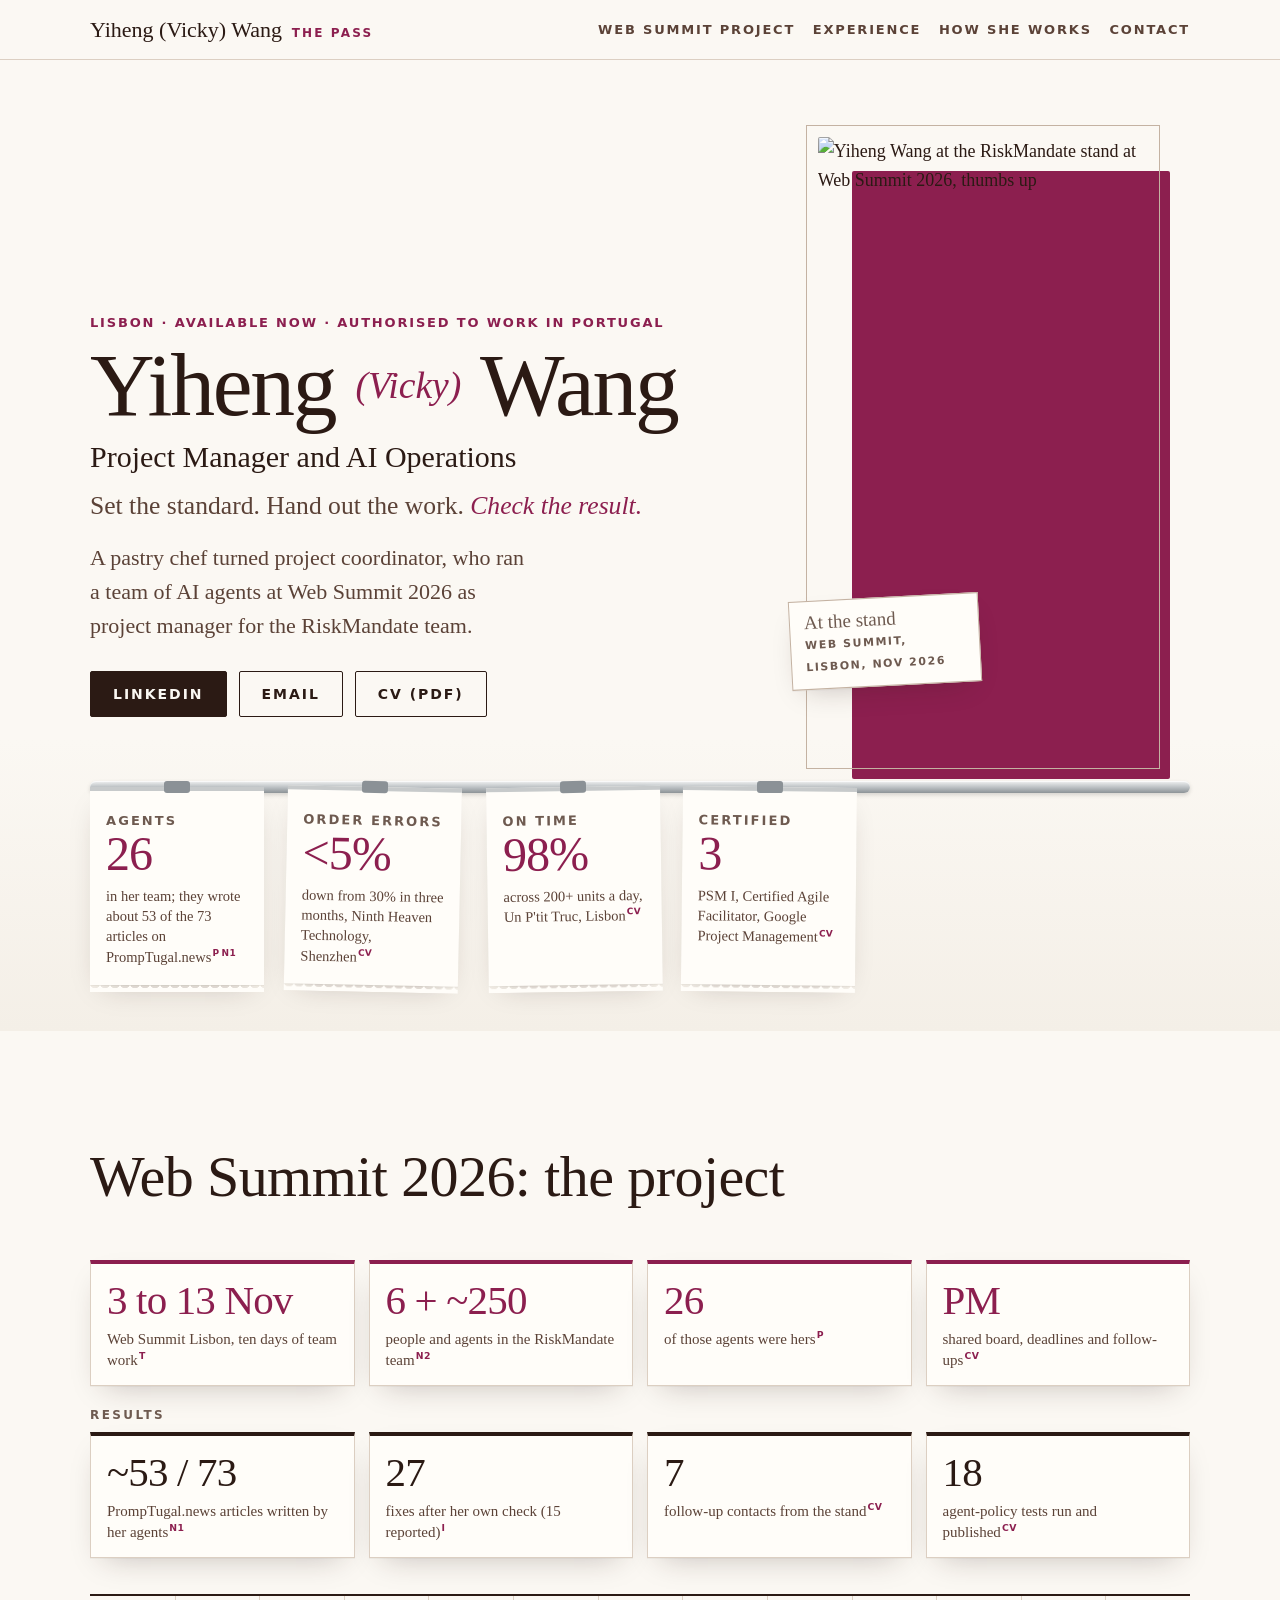
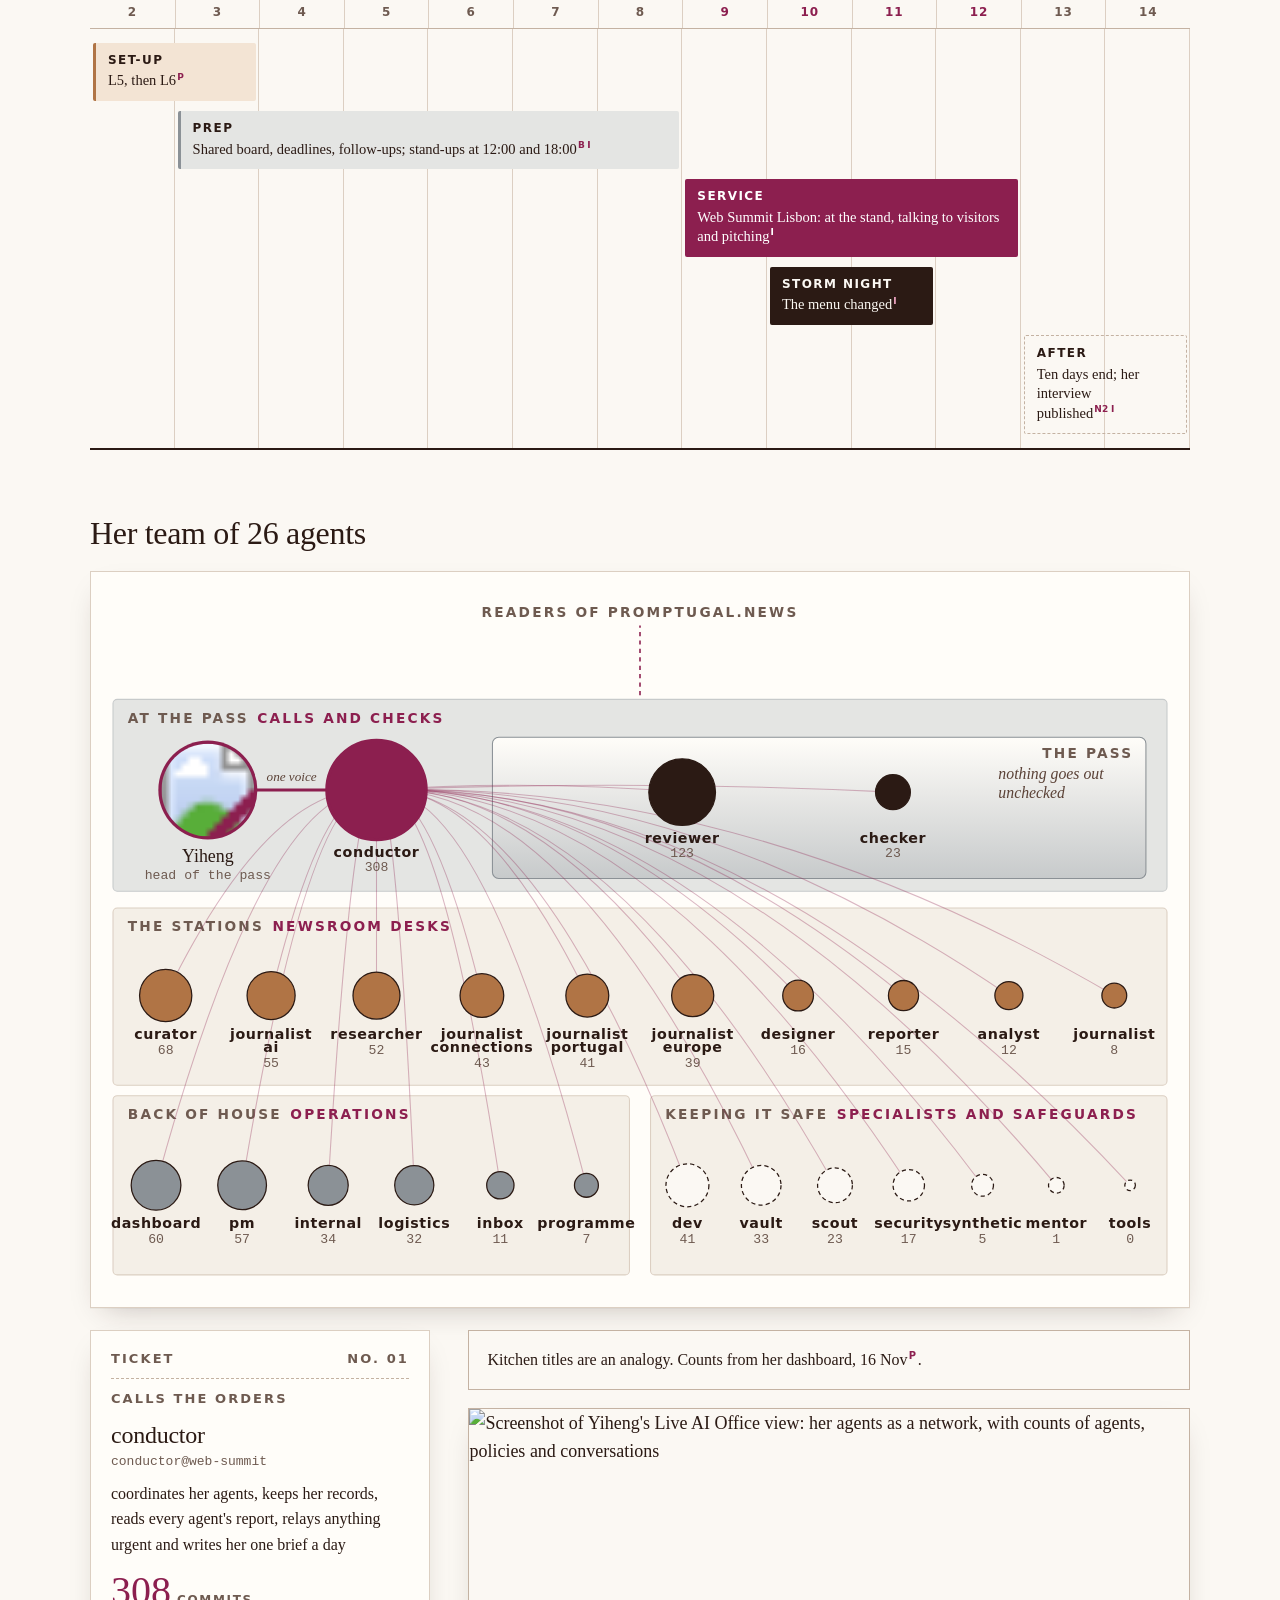
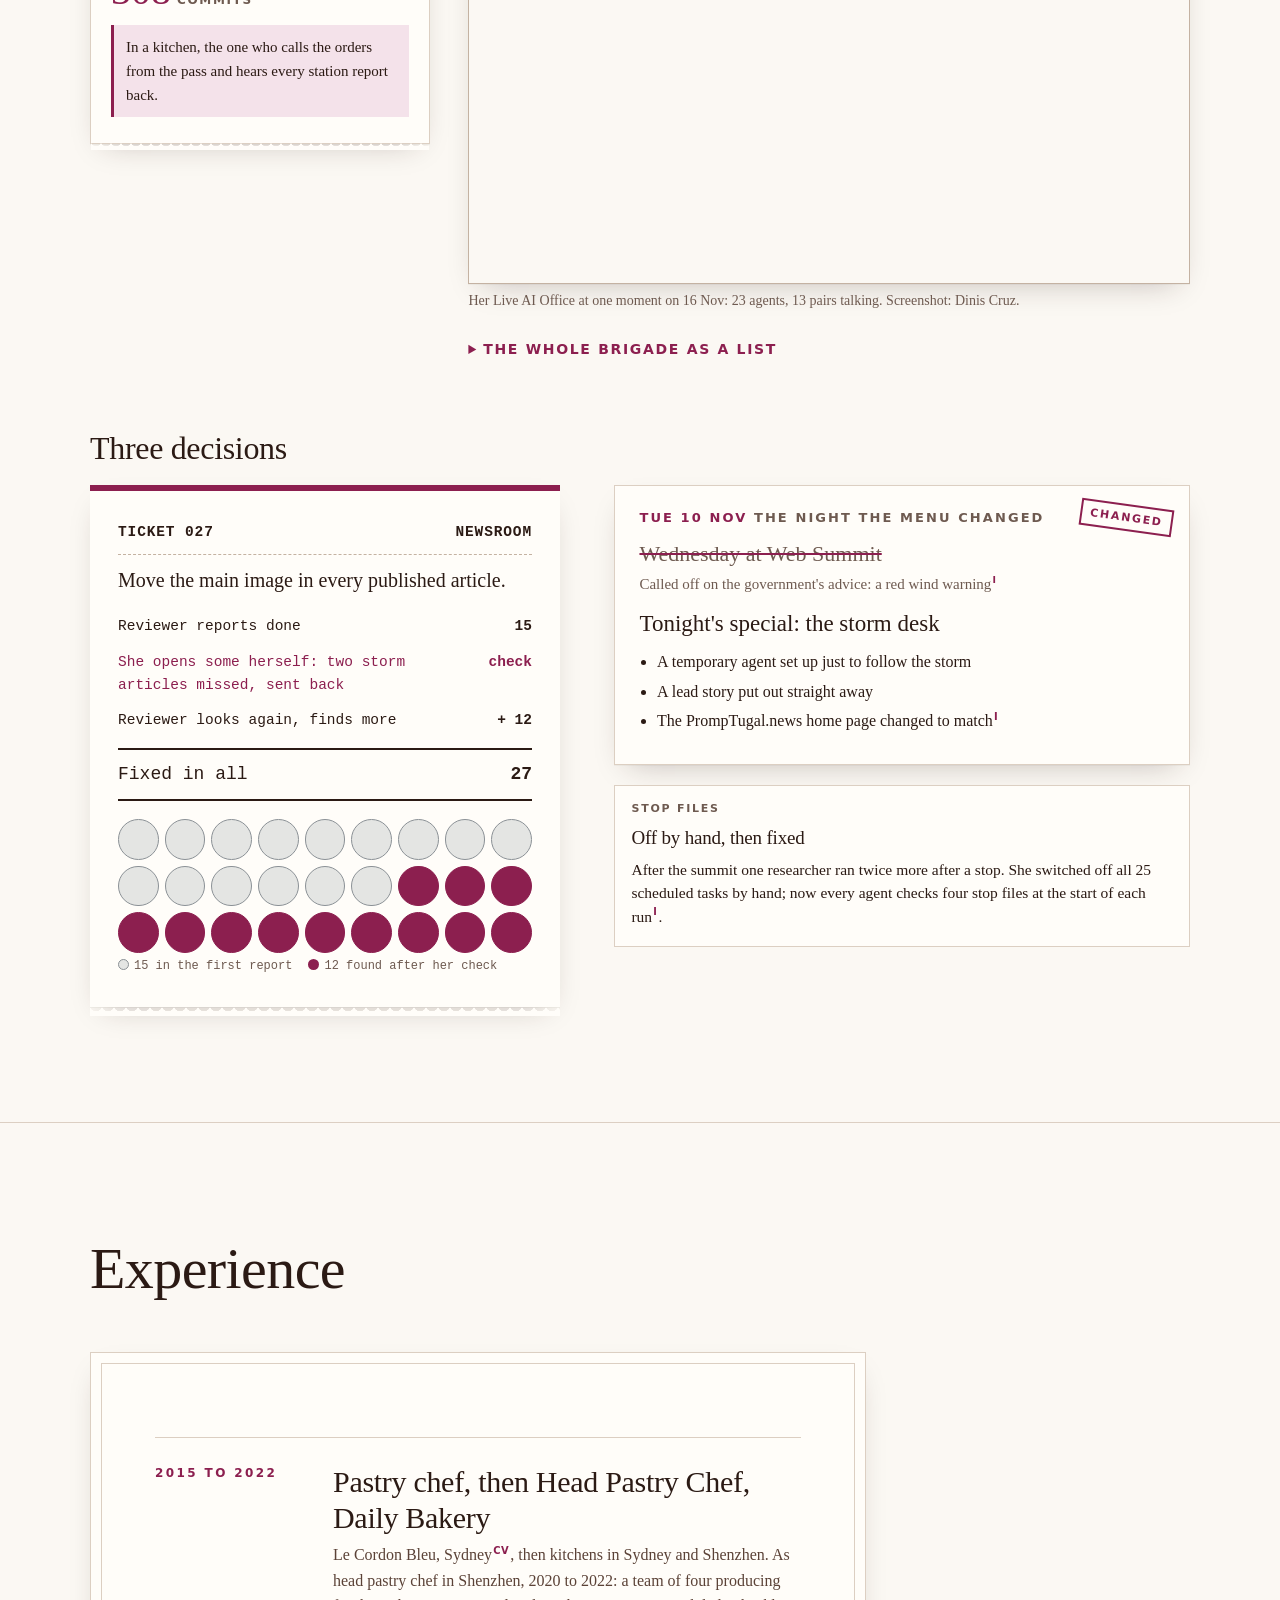
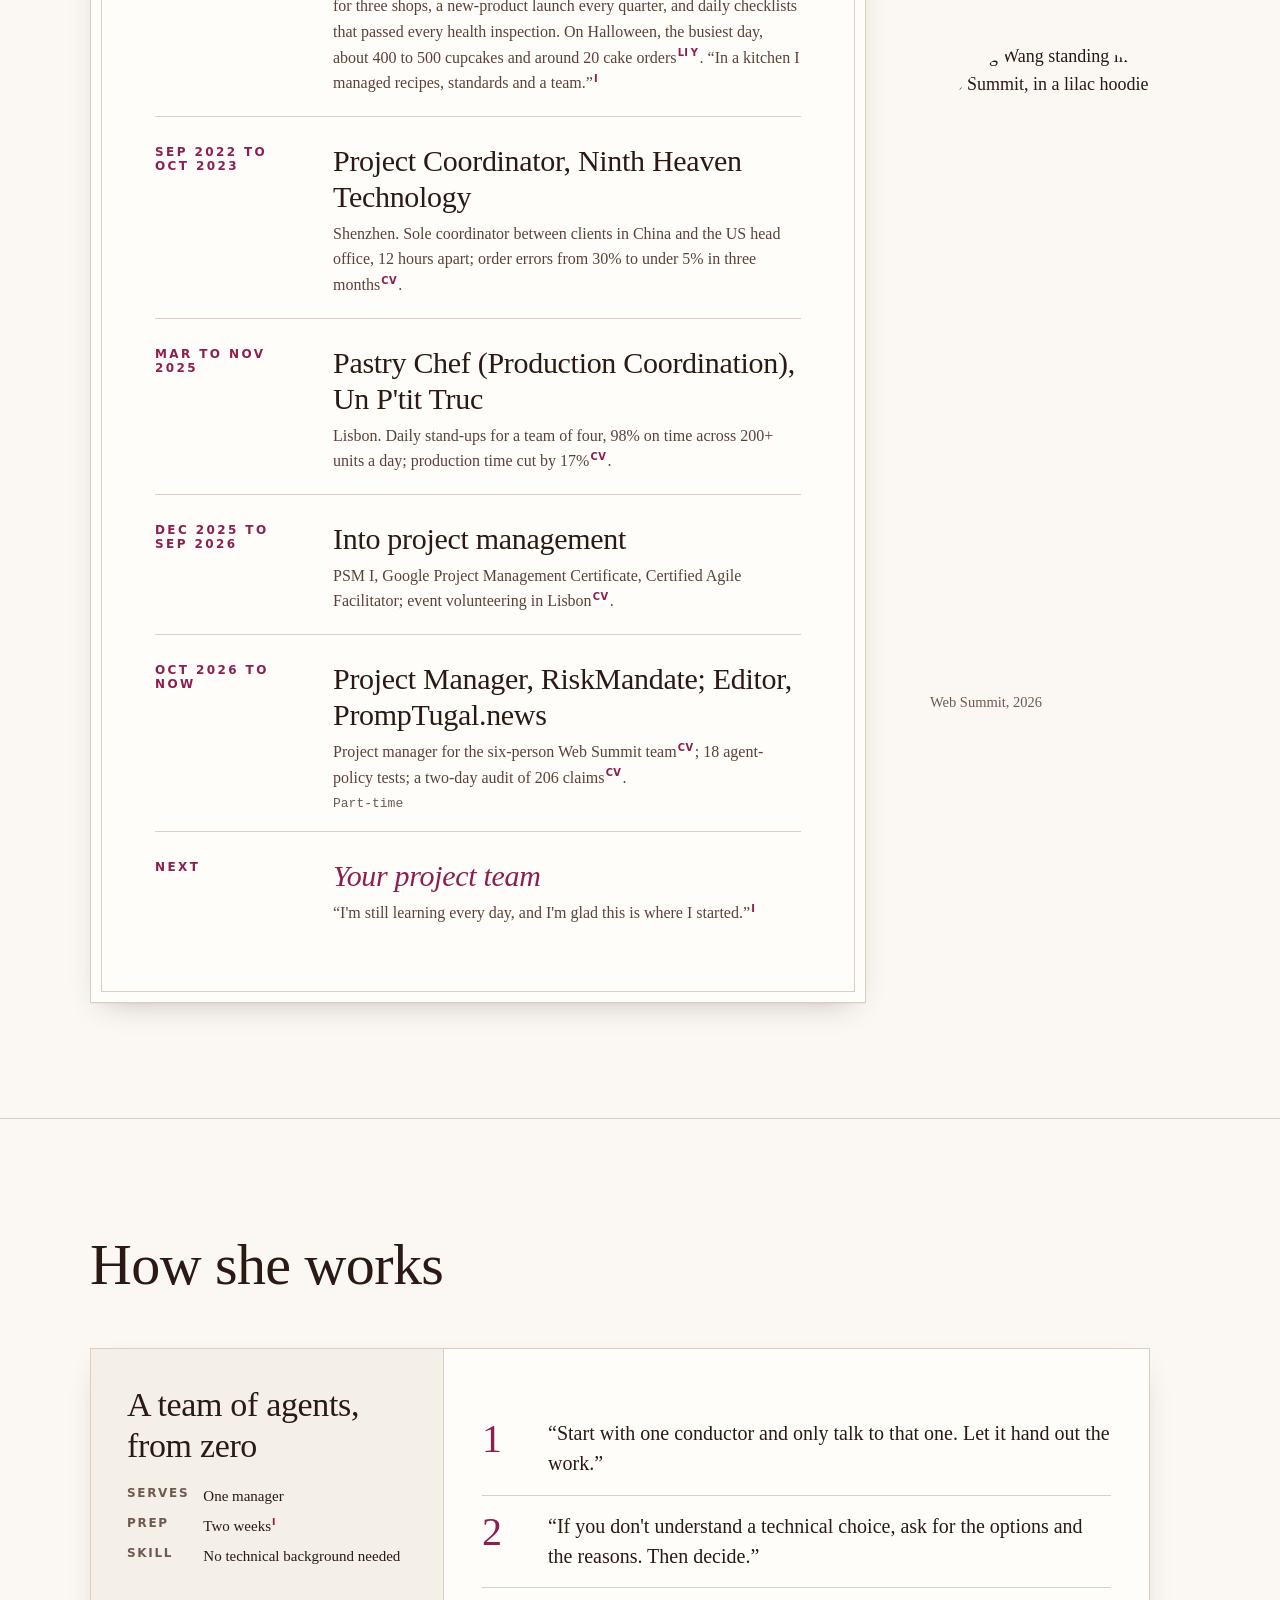
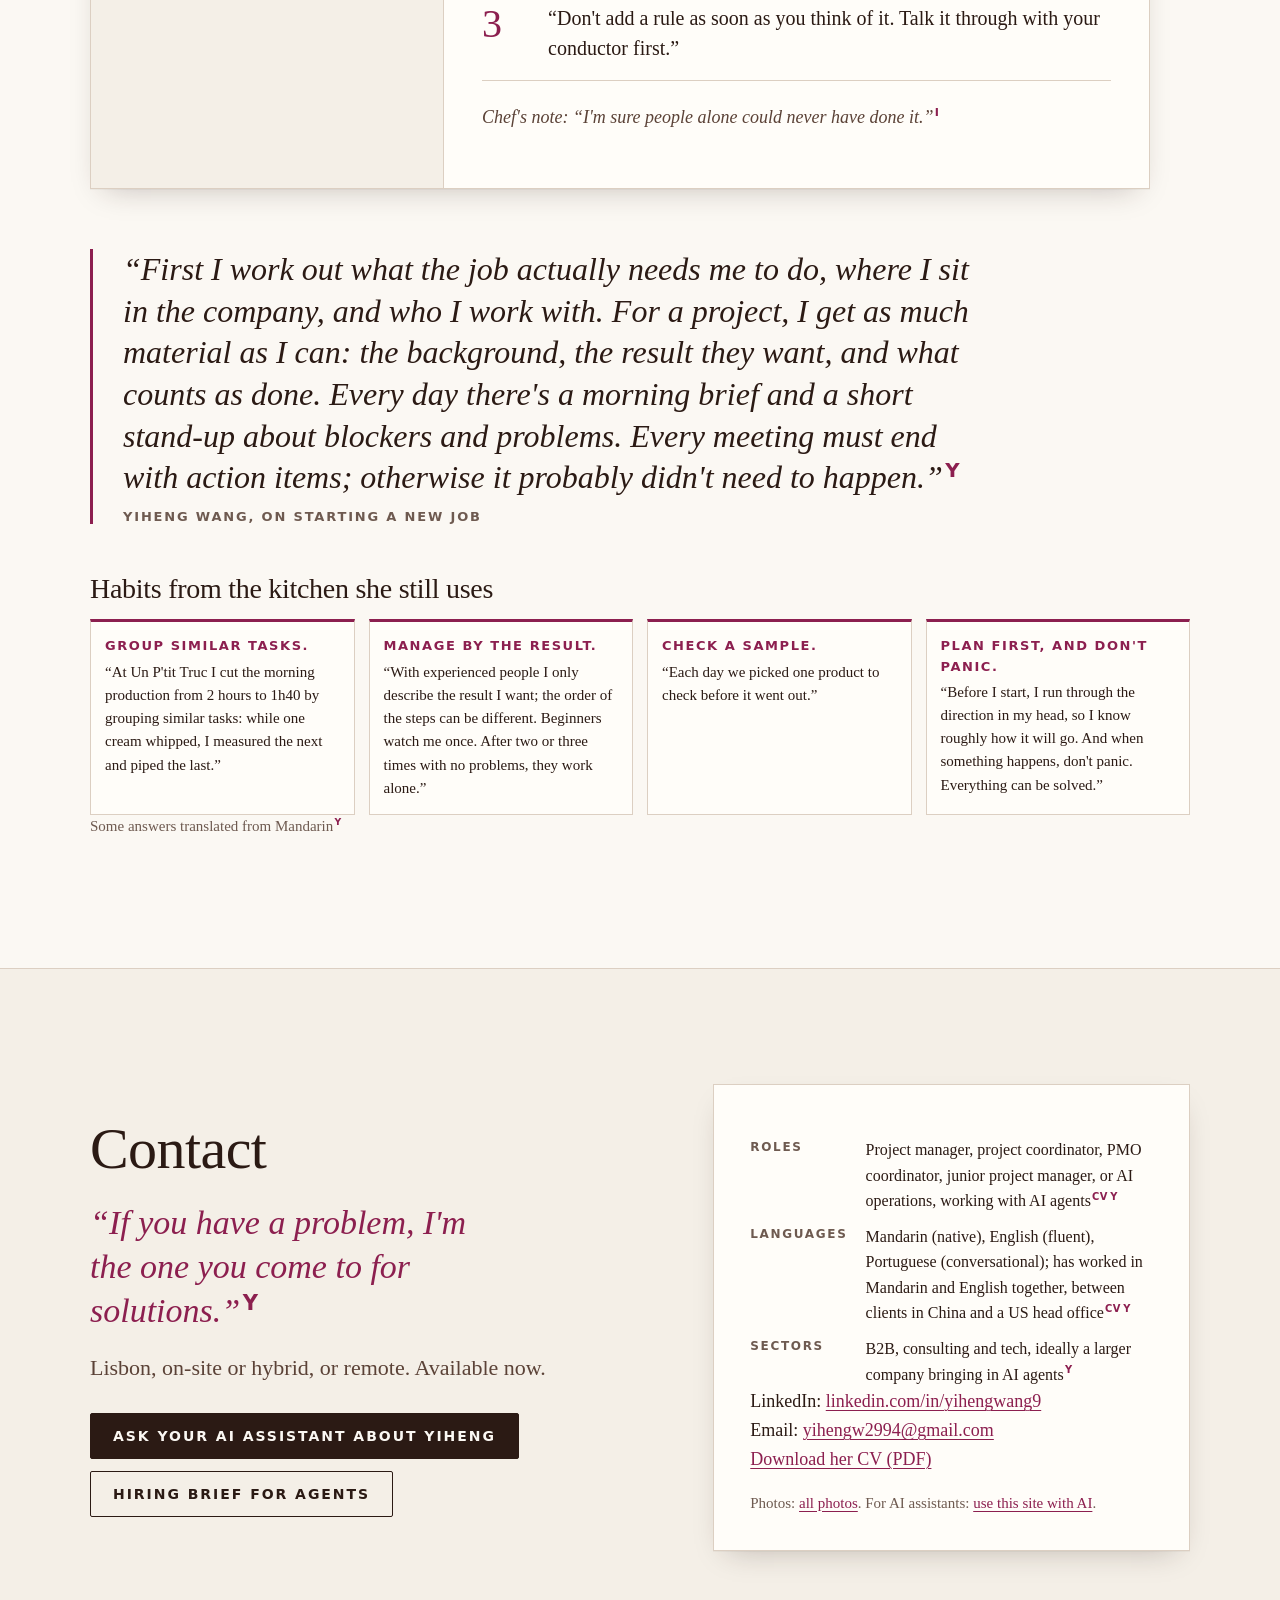
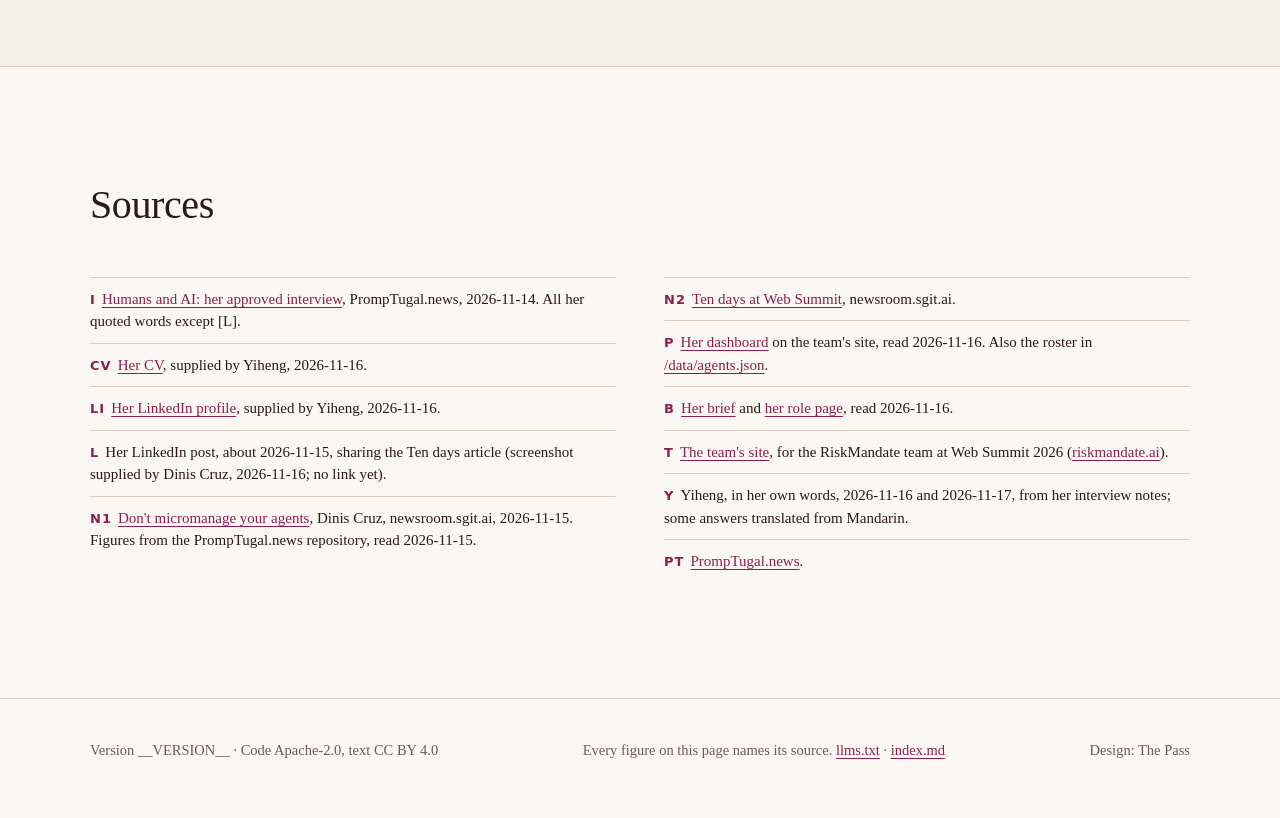
==== commit 57a253fc: "The Pass: Web Summit project first, explained by the layout At Yiheng's word (2026-11-17): one proje" ====
--- a/src/index.html
+++ b/src/index.html
@@ -367,6 +367,37 @@
 .habits ul{list-style:none;margin:0;padding:0}
 .habits li{padding:12px 0;border-top:1px solid var(--rule);font-size:17px;line-height:1.55}
 .habits li b{display:block;font-family:var(--cond);font-stretch:condensed;letter-spacing:.12em;text-transform:uppercase;font-size:13px;color:var(--rasp);margin-bottom:4px}
+
+.tiles{display:grid;grid-template-columns:repeat(4,minmax(0,1fr));gap:14px;margin:0 0 14px}
+.tile{background:var(--card);border:1px solid var(--rule);border-top:4px solid var(--rasp);padding:16px 16px 14px;box-shadow:var(--shadow)}
+.tiles.res .tile{border-top-color:var(--ink)}
+.tile .n{display:block;font:400 clamp(28px,3.2vw,42px)/1 var(--serif);color:var(--rasp);letter-spacing:-.02em}
+.tiles.res .tile .n{color:var(--ink)}
+.tile .t{display:block;margin-top:8px;font-size:15px;line-height:1.4;color:var(--ink-2)}
+.row-label{font:700 12px var(--cond);font-stretch:condensed;letter-spacing:.2em;text-transform:uppercase;color:var(--muted);margin:22px 0 10px}
+#project .sheet{margin-top:36px}
+.sub{font-size:clamp(24px,2.6vw,32px);margin:clamp(40px,5vw,64px) 0 18px}
+.decisions{display:grid;grid-template-columns:minmax(0,1fr) minmax(0,1.15fr);gap:24px;align-items:stretch}
+.decisions .stack{display:grid;gap:20px;align-content:start}
+.decisions .bigticket{margin:0}
+.office-shot{margin:18px 0 14px}
+.office-shot img{width:100%;height:auto;border:1px solid var(--rule-2);box-shadow:var(--shadow)}
+.office-shot figcaption{font-size:14px;color:var(--muted);margin-top:6px}
+.decisions .slip{margin:0}
+@media (max-width:900px){.tiles{grid-template-columns:repeat(2,minmax(0,1fr))}.decisions{grid-template-columns:minmax(0,1fr)}}
+/* experience as a left-aligned timeline */
+#journey .menu{text-align:left}
+#journey .course{display:grid;grid-template-columns:150px minmax(0,1fr);column-gap:28px}
+#journey .course .cn{grid-row:1/span 3;padding-top:8px}
+#journey .course h3,#journey .course p,#journey .course .when{grid-column:2}
+#journey .course p{margin:0;max-width:62ch}
+@media (max-width:640px){#journey .course{grid-template-columns:minmax(0,1fr)}#journey .course .cn,#journey .course h3,#journey .course p{grid-column:1;grid-row:auto}}
+/* habits as cards */
+.habits ul{display:grid;grid-template-columns:repeat(4,minmax(0,1fr));gap:14px}
+.habits li{border:1px solid var(--rule);border-top:3px solid var(--rasp);background:var(--card);padding:14px;font-size:15px}
+.habits{max-width:none}
+@media (max-width:900px){.habits ul{grid-template-columns:repeat(2,minmax(0,1fr))}}
+@media (max-width:520px){.habits ul{grid-template-columns:minmax(0,1fr)}}
 </style>
 </head>
 <body>
@@ -374,9 +405,7 @@
 <header class="top">
   <div class="wrap top-in">
     <a class="mark" href="#main"><strong>Yiheng (Vicky) Wang</strong><span>The Pass</span></a>
-    <nav aria-label="Sections"><ul class="nav">
-      <li><a href="#work">Agent team</a></li><li><a href="#setup">Preparation</a></li><li><a href="#service">Web Summit</a></li><li><a href="#how">Quality checks</a></li><li><a href="#recipes">Method</a></li><li><a href="#journey">Experience</a></li><li><a href="#contact">Contact</a></li>
-    </ul></nav>
+    <nav aria-label="Sections"><ul class="nav"><li><a href="#project">Web Summit project</a></li><li><a href="#journey">Experience</a></li><li><a href="#recipes">How she works</a></li><li><a href="#contact">Contact</a></li></ul></nav>
   </div>
 </header>
 
@@ -413,21 +442,47 @@
 
 
 <!-- The brigade -->
-<section id="work" aria-labelledby="h-work">
+
+<!-- Mise en place -->
+
+<!-- Service -->
+
+<!-- At the pass -->
+
+<!-- Recipes -->
+
+<!-- Journey -->
+
+<!-- Contact -->
+<section id="project" aria-labelledby="h-project">
   <div class="wrap">
-    <div class="sec-head rv">
-      <h2 id="h-work">Her agent team, drawn as a kitchen</h2>
-      <p class="lede">She talks to one agent, the conductor, which calls the orders; the others report back to it<a class="fn" href="#s-i">I</a>. Each circle is an agent, sized by its commits. Choose one to read its ticket.</p>
-    </div>
+    <div class="sec-head rv"><h2 id="h-project">Web Summit 2026: the project</h2></div>
+    <div class="tiles rv" aria-label="The project at a glance">
+      <div class="tile"><span class="n">3 to 13 Nov</span><span class="t">Web Summit Lisbon, ten days of team work<a class="fn" href="#s-t">T</a></span></div>
+      <div class="tile"><span class="n">6 + ~250</span><span class="t">people and agents in the RiskMandate team<a class="fn" href="#s-n2">N2</a></span></div>
+      <div class="tile"><span class="n">26</span><span class="t">of those agents were hers<a class="fn" href="#s-p">P</a></span></div>
+      <div class="tile"><span class="n">PM</span><span class="t">shared board, deadlines and follow-ups<a class="fn" href="#s-cv">CV</a></span></div>
+    </div>
+    <p class="row-label">Results</p>
+    <div class="tiles res rv" aria-label="Results">
+      <div class="tile"><span class="n">~53 / 73</span><span class="t">PrompTugal.news articles written by her agents<a class="fn" href="#s-n1">N1</a></span></div>
+      <div class="tile"><span class="n">27</span><span class="t">fixes after her own check (15 reported)<a class="fn" href="#s-i">I</a></span></div>
+      <div class="tile"><span class="n">7</span><span class="t">follow-up contacts from the stand<a class="fn" href="#s-cv">CV</a></span></div>
+      <div class="tile"><span class="n">18</span><span class="t">agent-policy tests run and published<a class="fn" href="#s-cv">CV</a></span></div>
+    </div>
+    <div class="sheet rv" role="group" aria-label="Service sheet, 2 to 14 November 2026">
+      <div class="days" aria-hidden="true"><span>2</span><span>3</span><span>4</span><span>5</span><span>6</span><span>7</span><span>8</span><span class="hot">9</span><span class="hot">10</span><span class="hot">11</span><span class="hot">12</span><span>13</span><span>14</span></div>
+      <div class="lanes">
+        <div class="bar setup" style="grid-column:1/3;grid-row:1"><b data-d="2 to 3 Nov">Set-up</b>L5, then L6<a class="fn" href="#s-p">P</a></div>
+        <div class="bar prep2" style="grid-column:2/8;grid-row:2"><b data-d="3 to 8 Nov">Prep</b>Shared board, deadlines, follow-ups; stand-ups at 12:00 and 18:00<a class="fn" href="#s-b">B</a><a class="fn" href="#s-i">I</a></div>
+        <div class="bar serv" style="grid-column:8/12;grid-row:3"><b data-d="9 to 12 Nov">Service</b>Web Summit Lisbon: at the stand, talking to visitors and pitching<a class="fn" href="#s-i">I</a></div>
+        <div class="bar storm" style="grid-column:9/11;grid-row:4"><b data-d="10 Nov">Storm night</b>The menu changed<a class="fn" href="#s-i">I</a></div>
+        <div class="bar after" style="grid-column:12/14;grid-row:5"><b data-d="13 to 14 Nov">After</b>Ten days end; her interview published<a class="fn" href="#s-n2">N2</a><a class="fn" href="#s-i">I</a></div>
+      </div>
+    </div>
+    <h3 class="sub">Her team of 26 agents</h3>
     <div class="brig">
         <div class="plan" id="plan"><noscript><p>The drawing needs JavaScript. The full roster is in <a href="/data/agents.json">/data/agents.json</a>.</p></noscript></div>
-        <ul class="legend" aria-label="Key">
-          <li><i style="background:var(--rasp)"></i>Calls the orders</li>
-          <li><i style="background:var(--ink)"></i>The pass: checks</li>
-          <li><i style="background:var(--caramel)"></i>Stations: newsroom desks</li>
-          <li><i style="background:var(--steel-3)"></i>Back of house: operations</li>
-          <li><i style="background:var(--paper);border-style:dashed"></i>Safety: specialists and safeguards</li>
-        </ul>
     </div>
     <div class="brig-foot">
       <aside class="order-slip" id="slip" aria-live="polite">
@@ -440,88 +495,28 @@
         <p class="kit" id="slip-k">In a kitchen, the one who calls the orders from the pass and hears every station report back.</p>
       </aside>
       <div>
-    <div class="analogy" style="margin-top:0">The kitchen titles are an analogy, not her job history. Agents and commit counts from her dashboard, 16 Nov<a class="fn" href="#s-p">P</a>.</div>
-    <details class="roster"><summary>The whole brigade as a list</summary><div class="tbl-wrap"><table class="tbl" id="roster"><thead><tr><th scope="col">Agent</th><th scope="col">Station</th><th scope="col">What it does</th><th scope="col">Commits</th></tr></thead><tbody></tbody></table></div></details>
-      </div>
-    </div>
-
-    <div class="office rv">
-      <figure>
+    <div class="analogy" style="margin-top:0">Kitchen titles are an analogy. Counts from her dashboard, 16 Nov<a class="fn" href="#s-p">P</a>.</div>
+    <figure class="office-shot">
         <img src="/assets/photos/live-ai-office.jpg" width="2000" height="1318" loading="lazy" alt="Screenshot of Yiheng's Live AI Office view: her agents as a network, with counts of agents, policies and conversations">
         <figcaption>Her Live AI Office at one moment on 16 Nov: 23 agents, 13 pairs talking. Screenshot: Dinis Cruz.</figcaption>
       </figure>
-      <div>
-        <h3 style="margin:0 0 12px">One of the largest agent teams at Web Summit</h3>
-        <p class="small">Journalists on several desks, a reviewer, a curator, a weather desk, a developer, a designer and more<a class="fn" href="#s-n1">N1</a>. Her agents worked with the rest of the team's agents through shared channels on one team site; when stuck, she asked Dinis's agents for help<a class="fn" href="#s-n1">N1</a><a class="fn" href="#s-i">I</a>. She managed at two altitudes: direction where the work was outside her expertise, depth in editorial judgement, where she knew best<a class="fn" href="#s-n1">N1</a>.</p>
-        <p class="small muted">&ldquo;She became a manager, not a micromanager.&rdquo; Dinis Cruz<a class="fn" href="#s-n1">N1</a></p>
-      </div>
-    </div>
-  </div>
-</section>
-
-<!-- Mise en place -->
-<section id="setup" aria-labelledby="h-setup">
-  <div class="wrap">
-    <div class="sec-head rv">
-      <h2 id="h-setup">Everything in its place before service</h2>
-      <p class="lede">A pastry kitchen is won in the preparation. So was this: before the doors opened, she had her tools set up, her rules written and her morning brief in shape.</p>
-    </div>
-    <div class="mep">
-      <div>
-        <div class="prep rv">
-          <div class="label"><span>Prep list</span><span>Nov 2026</span></div>
-          <ol>
-            <li><span class="when">2 Nov</span><span class="tick" aria-hidden="true"></span><span>Reached setup level L5<a class="fn" href="#s-p">P</a><a class="fn" href="#s-b">B</a></span></li>
-            <li><span class="when">3 Nov</span><span class="tick" aria-hidden="true"></span><span>Reached L6, &ldquo;the vaults: fully wired&rdquo;, with every setup step done: 9 of 9 on the team's setup leaderboard<a class="fn" href="#s-p">P</a><a class="fn" href="#s-b">B</a></span></li>
-            <li><span class="when">Daily</span><span class="tick" aria-hidden="true"></span><span>Two stand-ups, at 12:00 and 18:00, before and during the summit<a class="fn" href="#s-i">I</a></span></li>
-            <li><span class="when">Mornings</span><span class="tick" aria-hidden="true"></span><span>One brief, rebuilt to fit how she works: her actions first, most urgent at the top, each with where to go, what to reply and why<a class="fn" href="#s-i">I</a></span></li>
-          </ol>
-        </div>
-        <div class="tray" aria-hidden="true">
-          <svg viewBox="0 0 640 132" role="presentation">
-            <defs><linearGradient id="steelG2" x1="0" x2="0" y1="0" y2="1"><stop offset="0" stop-color="var(--steel)"/><stop offset="1" stop-color="var(--steel-2)"/></linearGradient></defs>
-            <rect class="t-bg" x="2" y="8" width="636" height="96" rx="10"/>
-            <g transform="translate(66 56)"><circle class="bowl" r="38"/><circle class="bowl-in r" r="28"/></g>
-            <g transform="translate(192 56)"><circle class="bowl" r="38"/><circle class="bowl-in" r="28"/></g>
-            <g transform="translate(318 56)"><circle class="bowl" r="38"/><circle class="bowl-in" r="28"/></g>
-            <g transform="translate(444 56)"><circle class="bowl" r="38"/><circle class="bowl-in" r="28"/></g>
-            <g transform="translate(570 56)"><circle class="bowl" r="38"/><circle class="bowl-in r" r="28"/></g>
-            <text x="66" y="60">conductor</text><text x="192" y="60">vaults</text><text x="318" y="60">rules</text><text x="444" y="60">stand-ups</text><text x="570" y="60">brief</text>
-            <text x="320" y="126" style="font-weight:400;fill:var(--muted)">her mise en place, set out before service</text>
-          </svg>
-        </div>
-      </div>
-      <figure class="mep-side rv" style="margin:0">
-        <img src="/assets/photos/yiheng-at-work.jpg" width="931" height="1600" loading="lazy" alt="Yiheng Wang working on a laptop at a table at Web Summit, in a lilac hoodie">
-        <figcaption>At work at the summit</figcaption>
-      </figure>
-    </div>
-  </div>
-</section>
-
-<!-- Service -->
-<section id="service" aria-labelledby="h-service">
-  <div class="wrap">
-    <div class="sec-head rv">
-      <h2 id="h-service">Ten days at Web Summit</h2>
-      <p class="lede">From 3 to 13 November she was the project manager for the RiskMandate team: the shared board, deadlines and follow-ups<a class="fn" href="#s-cv">CV</a>.</p>
-    </div>
-    <figure class="banner rv">
-      <img src="/assets/photos/web-summit-main-stage.jpg" width="1600" height="331" loading="lazy" alt="The Web Summit main stage in Lisbon, its logo lit in white between violet and red screens">
-      <figcaption>The main stage, Web Summit, Lisbon</figcaption>
-    </figure>
-    <div class="sheet rv" role="group" aria-label="Service sheet, 2 to 14 November 2026">
-      <div class="days" aria-hidden="true"><span>2</span><span>3</span><span>4</span><span>5</span><span>6</span><span>7</span><span>8</span><span class="hot">9</span><span class="hot">10</span><span class="hot">11</span><span class="hot">12</span><span>13</span><span>14</span></div>
-      <div class="lanes">
-        <div class="bar setup" style="grid-column:1/3;grid-row:1"><b data-d="2 to 3 Nov">Set-up</b>L5, then L6<a class="fn" href="#s-p">P</a></div>
-        <div class="bar prep2" style="grid-column:2/8;grid-row:2"><b data-d="3 to 8 Nov">Prep</b>Shared board, deadlines, follow-ups; stand-ups at 12:00 and 18:00<a class="fn" href="#s-b">B</a><a class="fn" href="#s-i">I</a></div>
-        <div class="bar serv" style="grid-column:8/12;grid-row:3"><b data-d="9 to 12 Nov">Service</b>Web Summit Lisbon: at the stand, talking to visitors and pitching<a class="fn" href="#s-i">I</a></div>
-        <div class="bar storm" style="grid-column:9/11;grid-row:4"><b data-d="10 Nov">Storm night</b>The menu changed<a class="fn" href="#s-i">I</a></div>
-        <div class="bar after" style="grid-column:12/14;grid-row:5"><b data-d="13 to 14 Nov">After</b>Ten days end; her interview published<a class="fn" href="#s-n2">N2</a><a class="fn" href="#s-i">I</a></div>
-      </div>
-    </div>
-    <div class="svc-grid">
-      <div class="menu-change rv">
+    <details class="roster"><summary>The whole brigade as a list</summary><div class="tbl-wrap"><table class="tbl" id="roster"><thead><tr><th scope="col">Agent</th><th scope="col">Station</th><th scope="col">What it does</th><th scope="col">Commits</th></tr></thead><tbody></tbody></table></div></details>
+      </div>
+    </div>
+    <h3 class="sub">Three decisions</h3>
+    <div class="decisions">
+      <div class="bigticket rv" role="group" aria-label="Order ticket: the image check, 15 plus 12 equals 27">
+        <div class="th"><span>Ticket 027</span><span>Newsroom</span></div>
+        <p class="order">Move the main image in every published article.</p>
+        <div class="row"><span>Reviewer reports done</span><span>15</span></div>
+        <div class="row hl"><span>She opens some herself: two storm articles missed, sent back</span><span>check</span></div>
+        <div class="row"><span>Reviewer looks again, finds more</span><span>+ 12</span></div>
+        <div class="row sum"><span>Fixed in all</span><span>27</span></div>
+        <div class="plates" aria-hidden="true" id="plates"></div>
+        <div class="pkey"><span><i style="background:var(--steel);border:1px solid var(--steel-3)"></i>15 in the first report</span><span><i style="background:var(--rasp)"></i>12 found after her check</span></div>
+      </div>
+      <div class="stack">
+        <div class="menu-change rv">
         <span class="stamp">Changed</span>
         <p class="label"><b>Tue 10 Nov</b> The night the menu changed</p>
         <p class="old">Wednesday at Web Summit</p>
@@ -534,56 +529,40 @@
         </ul>
         
       </div>
-      <figure class="svc-photo rv" style="margin:0">
-        <img src="/assets/photos/yiheng-in-the-arena.jpg" width="729" height="1600" loading="lazy" alt="Yiheng Wang in the arena at Web Summit 2026, in a grey hoodie and her summit badge">
-        <figcaption>In the arena, Web Summit 2026</figcaption>
-      </figure>
-      <ul class="facts rv">
-        <li><span class="n">6 + ~250</span><span class="t">people and agents in the whole team over ten days<a class="fn" href="#s-n2">N2</a></span></li>
-        <li><span class="n">359</span><span class="t">commits by her reviewer to PrompTugal.news<a class="fn" href="#s-n1">N1</a></span></li>
-        <li><span class="n">26</span><span class="t">articles from her desks in the seven days to 16 Nov<a class="fn" href="#s-p">P</a></span></li>
-      </ul>
-    </div>
-    <blockquote class="pq rv"><p style="margin:0">&ldquo;I only found out from this article that my agents made 767 commits in ten days. I didn't write a single line of code myself.&rdquo;<a class="fn" href="#s-n2">N2</a></p><cite>Yiheng Wang, LinkedIn<a class="fn" href="#s-l">L</a></cite></blockquote>
+        <div class="slip rv"><p class="label">Stop files</p><h3>Off by hand, then fixed</h3>After the summit one researcher ran twice more after a stop. She switched off all 25 scheduled tasks by hand; now every agent checks four stop files at the start of each run<a class="fn" href="#s-i">I</a>.</div>
+      </div>
+    </div>
   </div>
 </section>
 
-<!-- At the pass -->
-<section id="how" aria-labelledby="h-how">
+<section id="journey" aria-labelledby="h-journey">
   <div class="wrap">
     <div class="sec-head rv">
-      <h2 id="h-how">Every plate checked before it goes out</h2>
-      <p class="lede">&ldquo;When an agent says it's done, it usually is, but not always. I still check a few things myself.&rdquo;<a class="fn" href="#s-i">I</a></p>
-    </div>
-    <div class="passgrid">
-      <div class="bigticket rv" role="group" aria-label="Order ticket: the image check, 15 plus 12 equals 27">
-        <div class="th"><span>Ticket 027</span><span>Newsroom</span></div>
-        <p class="order">Move the main image in every published article.</p>
-        <div class="row"><span>Reviewer reports done</span><span>15</span></div>
-        <div class="row hl"><span>She opens some herself: two storm articles missed, sent back</span><span>check</span></div>
-        <div class="row"><span>Reviewer looks again, finds more</span><span>+ 12</span></div>
-        <div class="row sum"><span>Fixed in all</span><span>27</span></div>
-        <div class="plates" aria-hidden="true" id="plates"></div>
-        <div class="pkey"><span><i style="background:var(--steel);border:1px solid var(--steel-3)"></i>15 in the first report</span><span><i style="background:var(--rasp)"></i>12 found after her check</span></div>
-      </div>
-      <div>
-        <div class="slips">
-          <div class="slip rv"><p class="label">Hand-over</p><h3>A new conductor, nothing lost</h3>The old conductor started its successor itself. She said &ldquo;go&rdquo; and sent one line to her vault agent. About an hour<a class="fn" href="#s-i">I</a>.</div>
-          <div class="slip rv"><p class="label">Stop files</p><h3>Off by hand, then fixed</h3>After the summit one researcher ran twice more after a stop. She switched off all 25 scheduled tasks by hand; now every agent checks four stop files at the start of each run<a class="fn" href="#s-i">I</a>.</div>
-          <div class="slip rv"><p class="label">Security</p><h3>Weighed, then decided</h3>Signed tasks or not: she weighed what had actually happened and the team's Agent Behaviour Policies, chose not to sign, and added a lighter safeguard: a weekly check by her security agent that no rule changed without her word<a class="fn" href="#s-i">I</a>.</div>
-          <div class="slip rv"><p class="label">Cost</p><h3>The right tool for the job</h3>Lighter tasks moved from Opus to Sonnet: she picks the model to fit the job<a class="fn" href="#s-i">I</a>.</div>
-          <div class="slip rv" style="grid-column:1/-1"><p class="label">Editorial</p><h3>One of three editors of PrompTugal.news</h3>She decided which stories were published, set the main categories, withdrew articles when sources failed, and shaped the plan for local sites by place<a class="fn" href="#s-i">I</a><a class="fn" href="#s-pt">PT</a>.</div>
-        </div>
-      </div>
+      <h2 id="h-journey">Experience</h2>
+    </div>
+    <div class="jgrid">
+      <div class="menu rv">
+        <ol class="courses">
+          <li class="course"><span class="cn">2015 to 2022</span><h3>Pastry chef, then Head Pastry Chef, Daily Bakery</h3><p>Le Cordon Bleu, Sydney<a class="fn" href="#s-cv">CV</a>, then kitchens in Sydney and Shenzhen. As head pastry chef in Shenzhen, 2020 to 2022: a team of four producing for three shops, a new-product launch every quarter, and daily checklists that passed every health inspection. On Halloween, the busiest day, about 400 to 500 cupcakes and around 20 cake orders<a class="fn" href="#s-li">LI</a><a class="fn" href="#s-y">Y</a>. &ldquo;In a kitchen I managed recipes, standards and a team.&rdquo;<a class="fn" href="#s-i">I</a></p></li>
+          <li class="course"><span class="cn">Sep 2022 to Oct 2023</span><h3>Project Coordinator, Ninth Heaven Technology</h3><p>Shenzhen. Sole coordinator between clients in China and the US head office, 12 hours apart; order errors from 30% to under 5% in three months<a class="fn" href="#s-cv">CV</a>.</p></li>
+          <li class="course"><span class="cn">Mar to Nov 2025</span><h3>Pastry Chef (Production Coordination), Un P'tit Truc</h3><p>Lisbon. Daily stand-ups for a team of four, 98% on time across 200+ units a day; production time cut by 17%<a class="fn" href="#s-cv">CV</a>.</p></li>
+          <li class="course"><span class="cn">Dec 2025 to Sep 2026</span><h3>Into project management</h3><p>PSM I, Google Project Management Certificate, Certified Agile Facilitator; event volunteering in Lisbon<a class="fn" href="#s-cv">CV</a>.</p></li>
+          <li class="course"><span class="cn">Oct 2026 to now</span><h3>Project Manager, RiskMandate; Editor, PrompTugal.news</h3><p>Project manager for the six-person Web Summit team<a class="fn" href="#s-cv">CV</a>; 18 agent-policy tests; a two-day audit of 206 claims<a class="fn" href="#s-cv">CV</a>.</p><span class="when">Part-time</span></li>
+          <li class="course now"><span class="cn">Next</span><h3>Your project team</h3><p>&ldquo;I'm still learning every day, and I'm glad this is where I started.&rdquo;<a class="fn" href="#s-i">I</a></p></li>
+        </ol>
+      </div>
+      <figure class="jphoto rv" style="margin:0">
+        <img src="/assets/photos/yiheng-with-the-team.jpg" width="574" height="1600" loading="lazy" alt="Yiheng Wang standing in a hall at Web Summit, in a lilac hoodie">
+        <figcaption>Web Summit, 2026</figcaption>
+      </figure>
     </div>
   </div>
 </section>
 
-<!-- Recipes -->
 <section id="recipes" aria-labelledby="h-recipes">
   <div class="wrap">
     <div class="sec-head rv">
-      <h2 id="h-recipes">Her method, written down</h2>
+      <h2 id="h-recipes">How she works</h2>
       
     </div>
     <article class="recipe rv" aria-labelledby="h-recipe">
@@ -605,32 +584,6 @@
   </div>
 </section>
 
-<!-- Journey -->
-<section id="journey" aria-labelledby="h-journey">
-  <div class="wrap">
-    <div class="sec-head rv">
-      <h2 id="h-journey">From the pastry kitchen to project management</h2>
-    </div>
-    <div class="jgrid">
-      <div class="menu rv">
-        <ol class="courses">
-          <li class="course"><span class="cn">2015 to 2022</span><h3>Pastry chef, then Head Pastry Chef, Daily Bakery</h3><p>Le Cordon Bleu, Sydney<a class="fn" href="#s-cv">CV</a>, then kitchens in Sydney and Shenzhen. As head pastry chef in Shenzhen, 2020 to 2022: a team of four producing for three shops, a new-product launch every quarter, and daily checklists that passed every health inspection. On Halloween, the busiest day, about 400 to 500 cupcakes and around 20 cake orders<a class="fn" href="#s-li">LI</a><a class="fn" href="#s-y">Y</a>. &ldquo;In a kitchen I managed recipes, standards and a team.&rdquo;<a class="fn" href="#s-i">I</a></p></li>
-          <li class="course"><span class="cn">Sep 2022 to Oct 2023</span><h3>Project Coordinator, Ninth Heaven Technology</h3><p>Shenzhen. Sole coordinator between clients in China and the US head office, 12 hours apart; order errors from 30% to under 5% in three months<a class="fn" href="#s-cv">CV</a>.</p></li>
-          <li class="course"><span class="cn">Mar to Nov 2025</span><h3>Pastry Chef (Production Coordination), Un P'tit Truc</h3><p>Lisbon. Daily stand-ups for a team of four, 98% on time across 200+ units a day; production time cut by 17%<a class="fn" href="#s-cv">CV</a>.</p></li>
-          <li class="course"><span class="cn">Dec 2025 to Sep 2026</span><h3>Into project management</h3><p>PSM I, Google Project Management Certificate, Certified Agile Facilitator; event volunteering in Lisbon<a class="fn" href="#s-cv">CV</a>.</p></li>
-          <li class="course"><span class="cn">Oct 2026 to now</span><h3>Project Manager, RiskMandate; Editor, PrompTugal.news</h3><p>Project manager for the six-person Web Summit team<a class="fn" href="#s-cv">CV</a>; 18 agent-policy tests; a two-day audit of 206 claims<a class="fn" href="#s-cv">CV</a>.</p><span class="when">Part-time</span></li>
-          <li class="course now"><span class="cn">Next</span><h3>Your project team</h3><p>&ldquo;I'm still learning every day, and I'm glad this is where I started.&rdquo;<a class="fn" href="#s-i">I</a></p></li>
-        </ol>
-      </div>
-      <figure class="jphoto rv" style="margin:0">
-        <img src="/assets/photos/yiheng-with-the-team.jpg" width="574" height="1600" loading="lazy" alt="Yiheng Wang standing in a hall at Web Summit, in a lilac hoodie">
-        <figcaption>Web Summit, 2026</figcaption>
-      </figure>
-    </div>
-  </div>
-</section>
-
-<!-- Contact -->
 <section id="contact" class="contact" aria-labelledby="h-contact">
   <div class="wrap">
     <div class="resv">
@@ -725,7 +678,7 @@
       me = [90, 150]; cond = [250, 150];
       counter = [360, 100, 620, 134];
       pos.reviewer = [540, 152]; pos.checker = [740, 152];
-      zones.push(['pass', 0, 64, 1000, 182, 'At the pass', 'head of the pass, the one who calls, and the checks']);
+      zones.push(['pass', 0, 64, 1000, 182, 'At the pass', 'calls and checks']);
       zones.push(['newsroom', 0, 262, 1000, 168, 'The stations', 'newsroom desks']);
       grid(st, 0, 1000, 345, st.length, 0, pos);
       zones.push(['operations', 0, 440, 490, 170, 'Back of house', 'operations']);
@@ -758,7 +711,7 @@
     el('stop', { offset: 0, 'stop-color': 'var(--card)' }, g1); el('stop', { offset: 1, 'stop-color': 'var(--steel-2)' }, g1);
     const cp = el('clipPath', { id: 'meClip' }, defs); el('circle', { cx: me[0], cy: me[1], r: 44 }, cp);
     // dining room
-    txt(svg, W / 2, -14, wide ? 'Out to the dining room: readers of PrompTugal.news' : 'Out to the readers', 'zh', { 'text-anchor': 'middle' });
+    txt(svg, W / 2, -14, wide ? 'Readers of PrompTugal.news' : 'Out to the readers', 'zh', { 'text-anchor': 'middle' });
     el('path', { d: `M${W / 2} 60 V-6`, stroke: 'var(--rasp)', 'stroke-width': 1.5, 'marker-end': '' , fill: 'none', 'stroke-dasharray': '4 4' }, svg);
     zones.forEach(([k, x, y, w, h, t, s]) => {
       el('rect', { class: 'zone' + (k === 'pass' ? ' pass' : ''), x, y, width: w, height: h, rx: 4 }, svg);
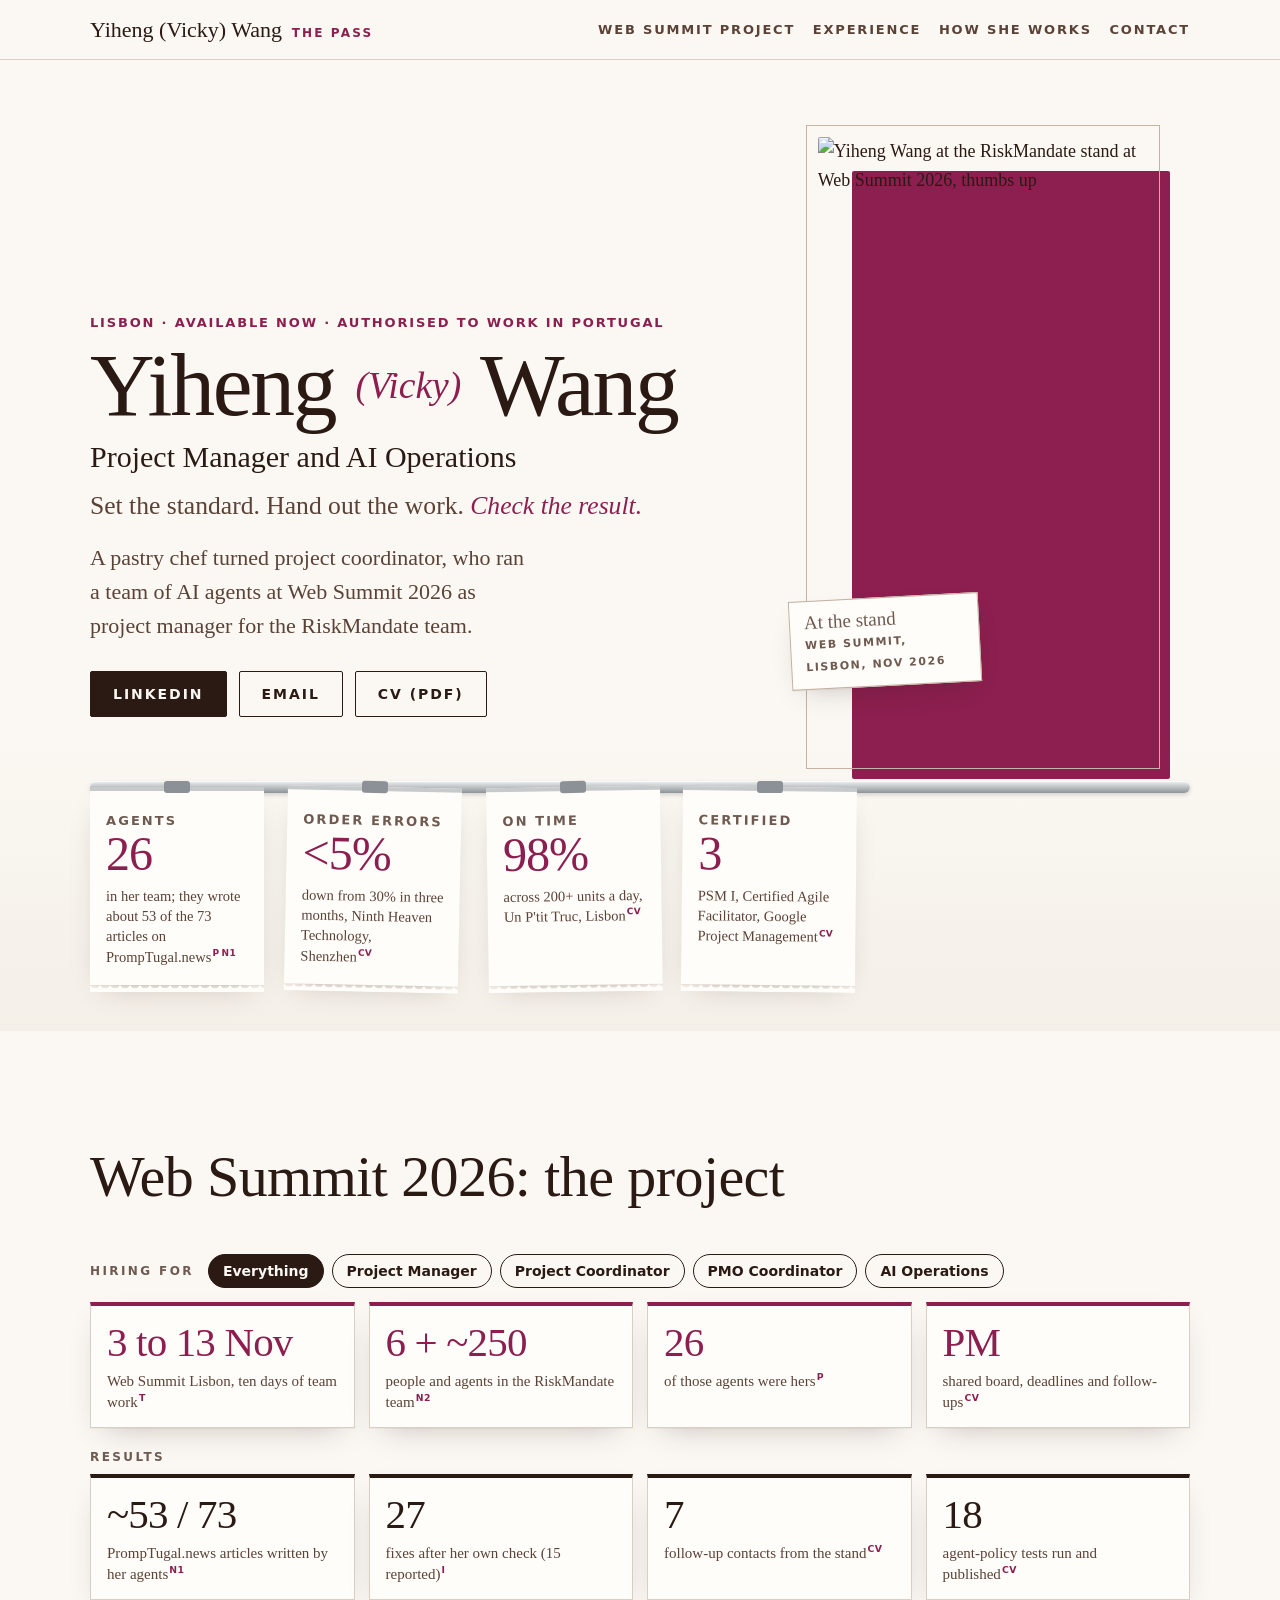
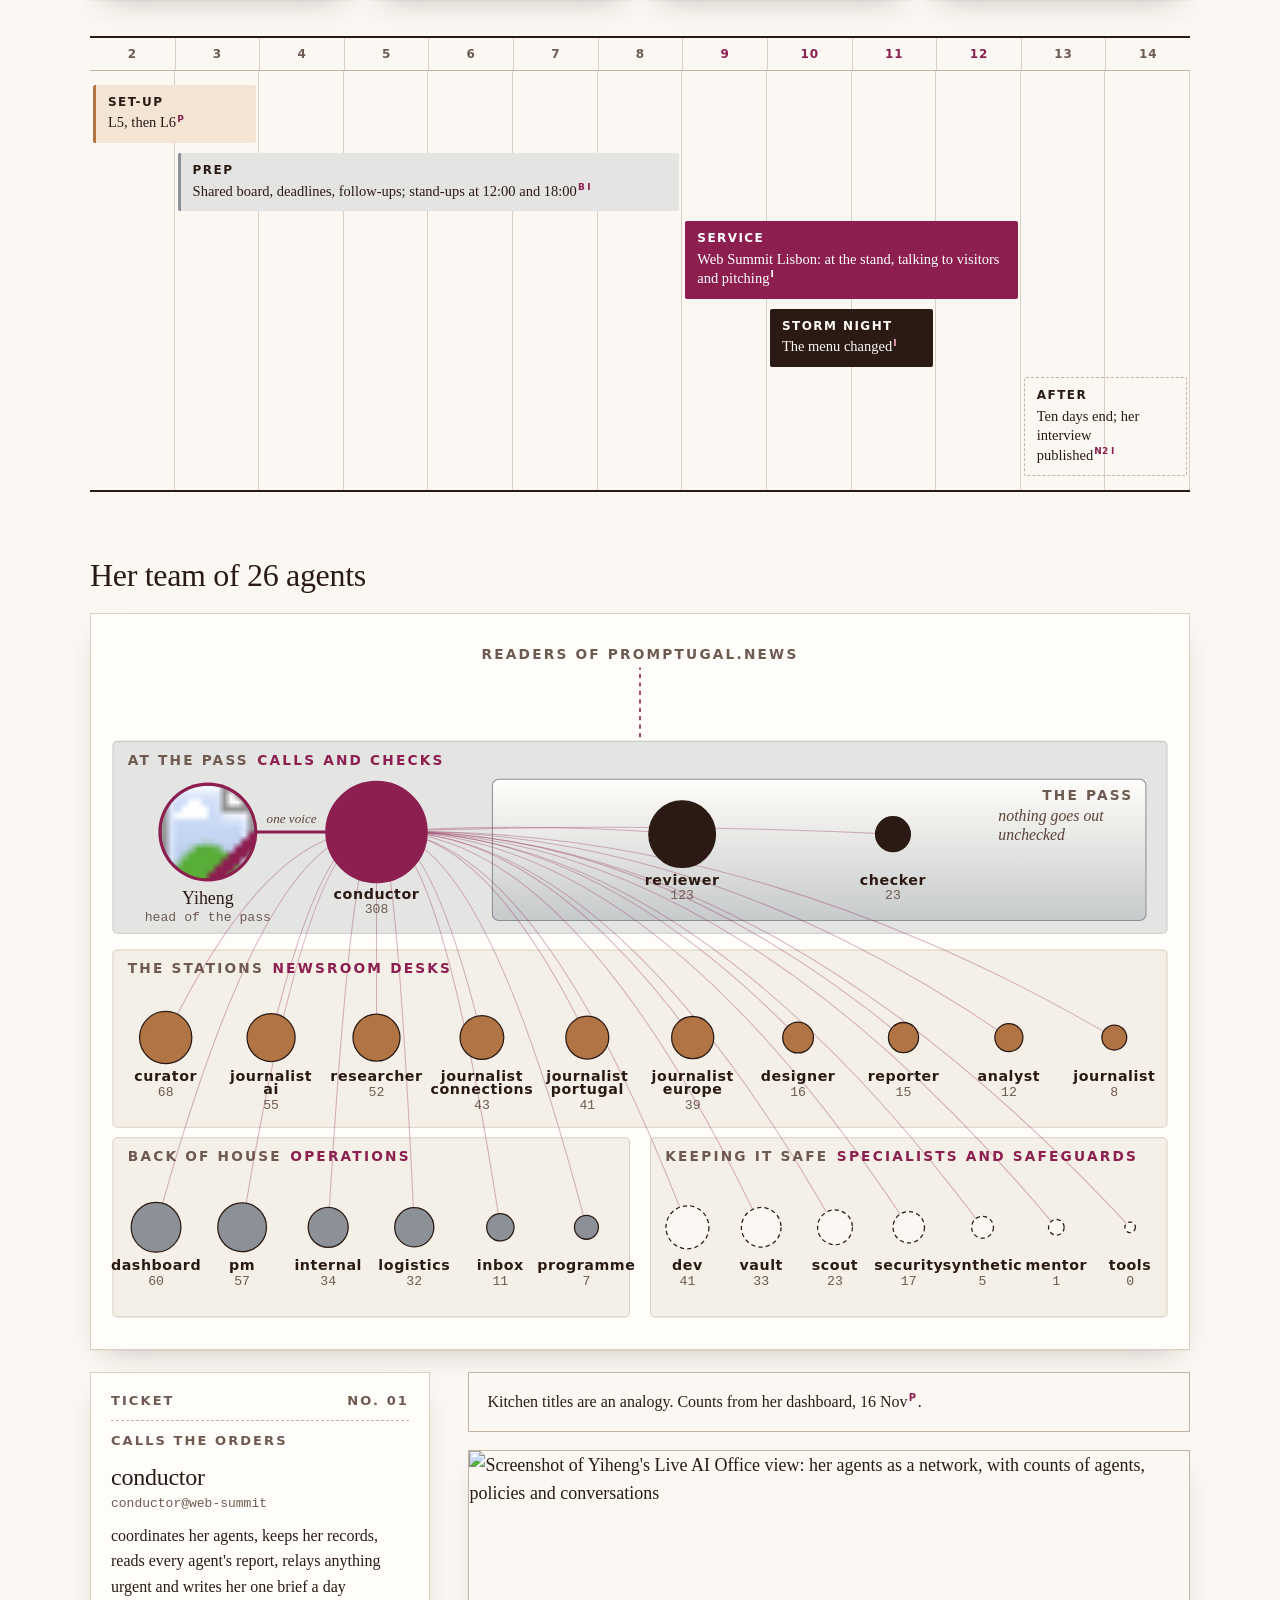
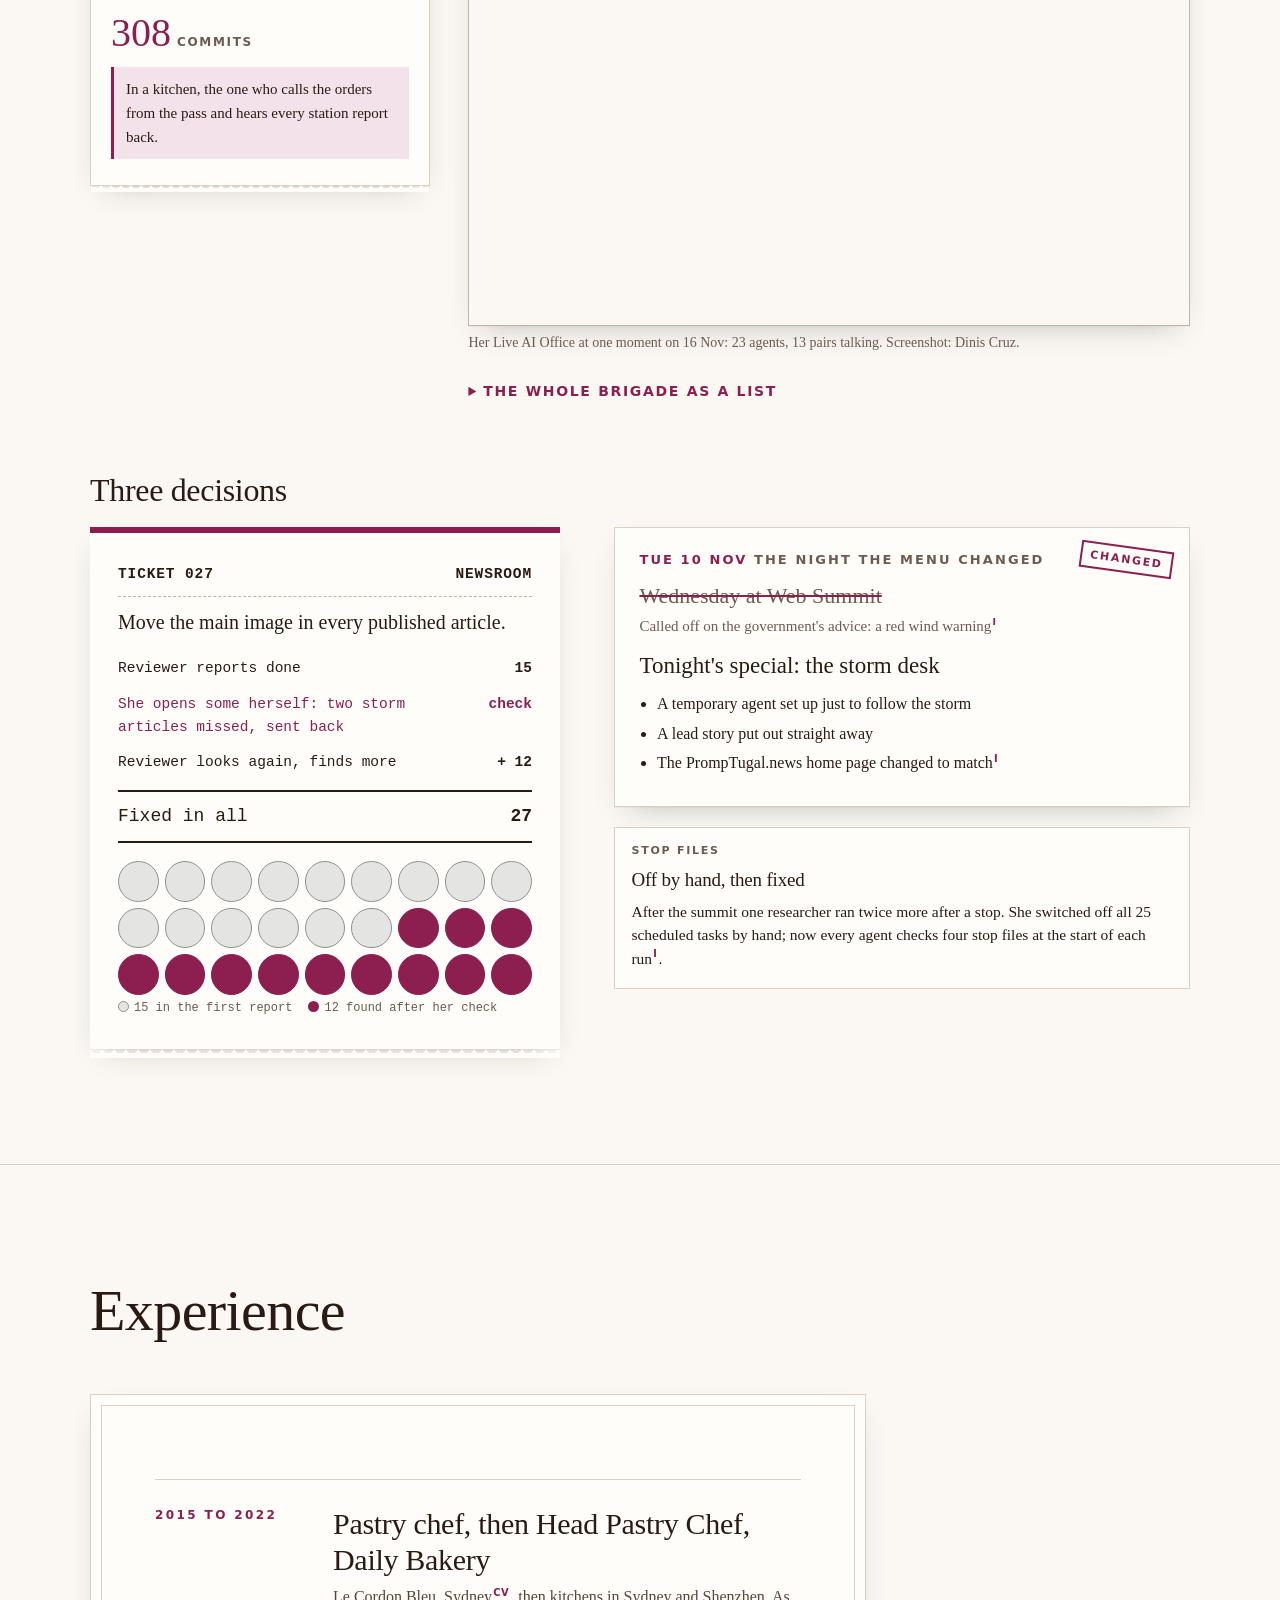
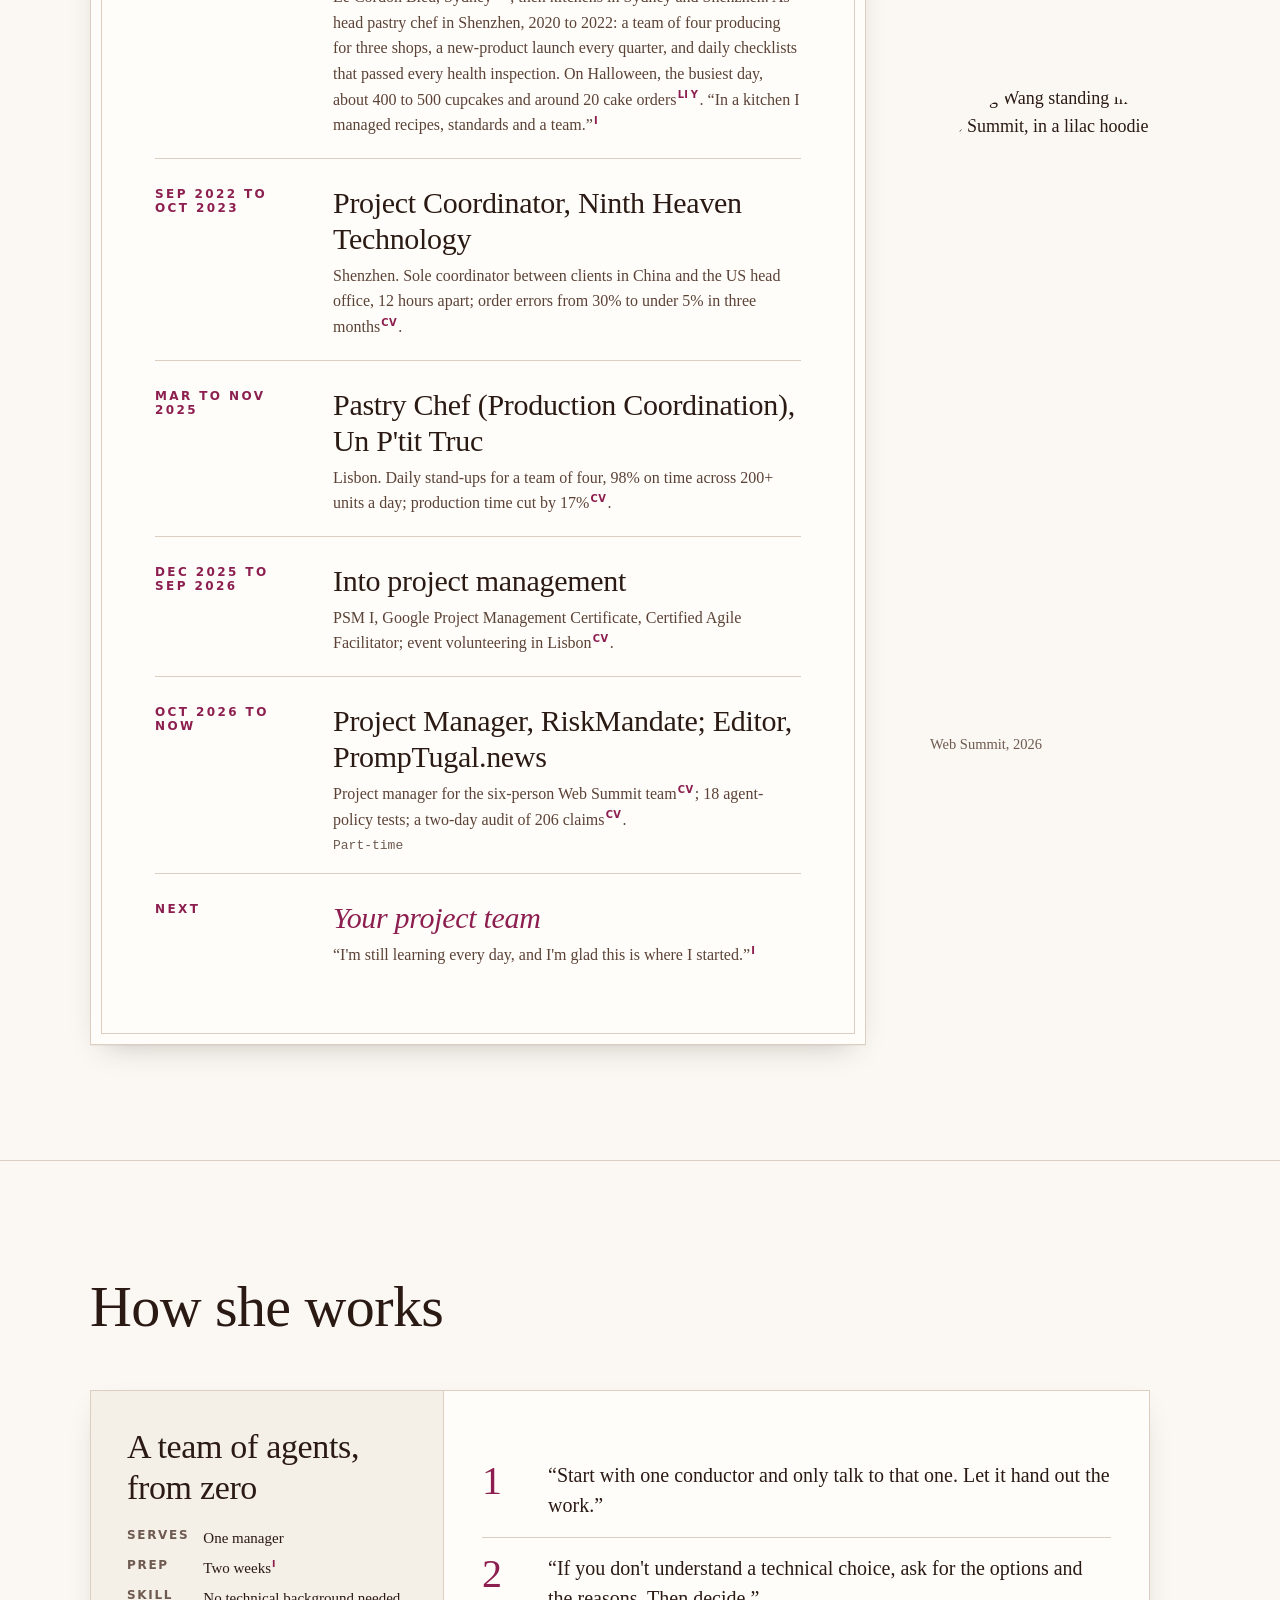
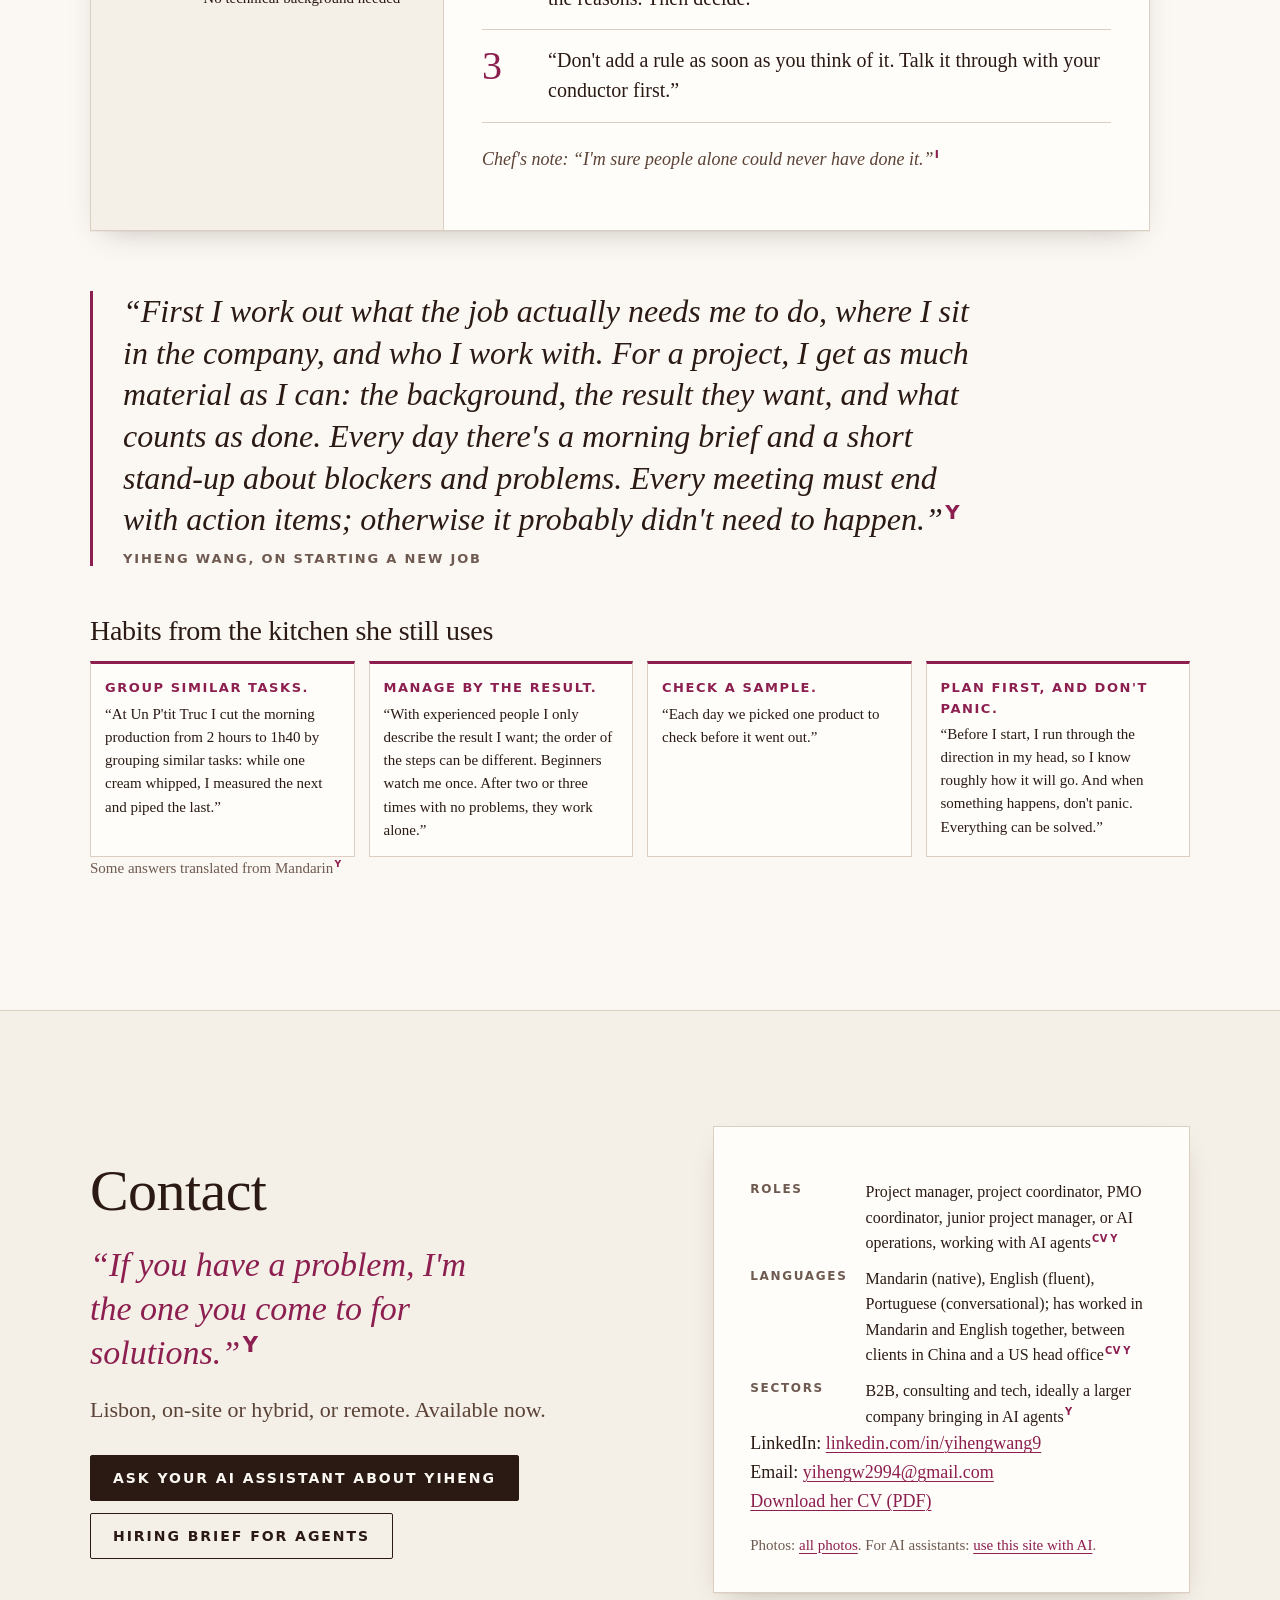
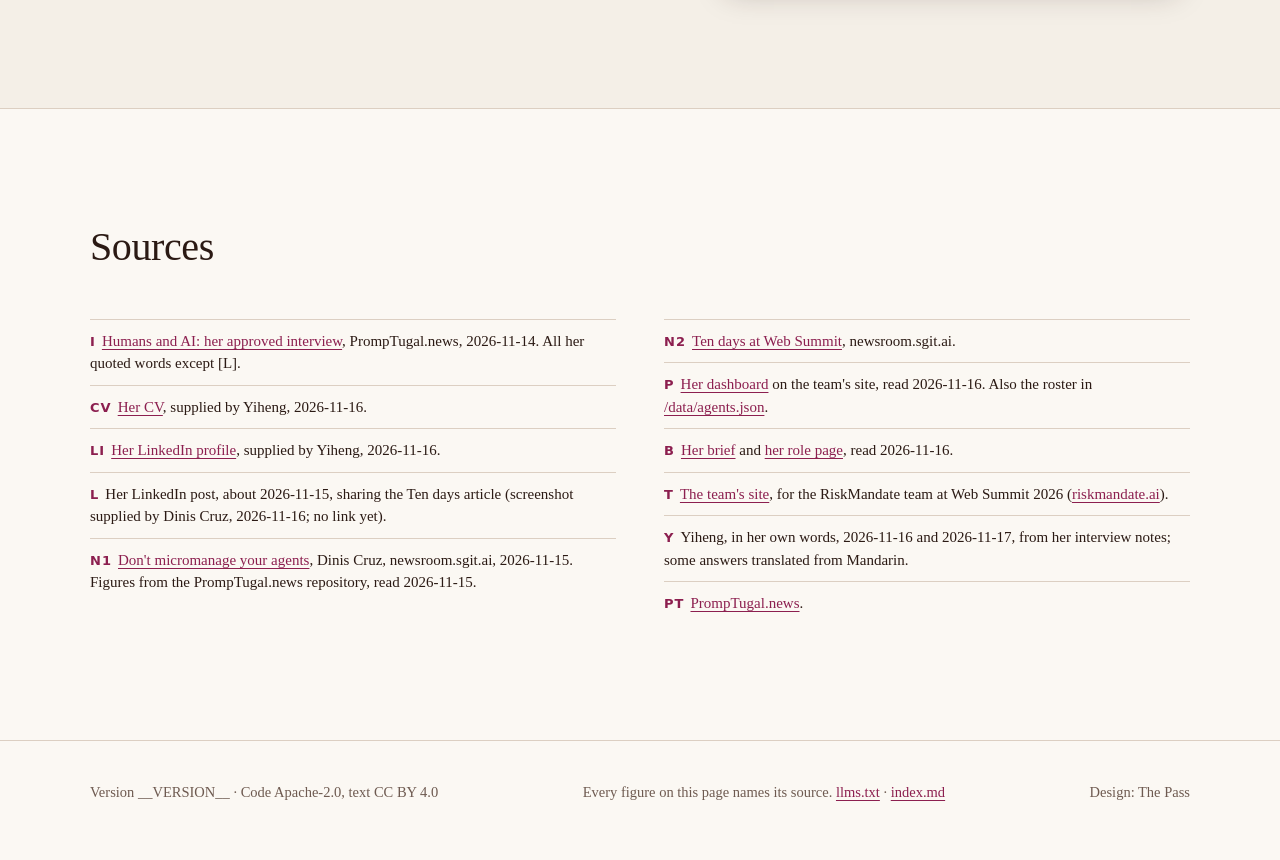
==== commit a4df2e82: "The Pass: a "Hiring for" switch in the project section At Yiheng's word (2026-11-17): a recruiter pi" ====
--- a/src/index.html
+++ b/src/index.html
@@ -398,6 +398,20 @@
 .habits{max-width:none}
 @media (max-width:900px){.habits ul{grid-template-columns:repeat(2,minmax(0,1fr))}}
 @media (max-width:520px){.habits ul{grid-template-columns:minmax(0,1fr)}}
+
+.fit{display:flex;flex-wrap:wrap;align-items:center;gap:10px 14px;margin:-6px 0 14px}
+.fit-l{font:700 12px var(--cond);font-stretch:condensed;letter-spacing:.2em;text-transform:uppercase;color:var(--muted)}
+.fit-b{display:flex;flex-wrap:wrap;gap:8px}
+.fit-b button{font:600 14px var(--sans,inherit);padding:8px 14px;border:1.5px solid var(--ink);border-radius:999px;background:transparent;color:var(--ink);cursor:pointer}
+.fit-b button[aria-pressed="true"]{background:var(--ink);color:var(--paper)}
+.fit-b button:hover{border-color:var(--rasp);color:var(--rasp)}
+.fit-b button[aria-pressed="true"]:hover{color:var(--paper);background:var(--rasp)}
+.fit-sums{min-height:0}
+.fit-sum{margin:0 0 22px;max-width:70ch;font-size:17px;line-height:1.55;padding:14px 18px;border-left:4px solid var(--rasp);background:var(--card)}
+[data-fit]{transition:opacity .35s ease,filter .35s ease,box-shadow .35s ease}
+#project.fitting [data-fit]{opacity:.28;filter:grayscale(.6)}
+#project.fitting [data-fit].hit{opacity:1;filter:none;box-shadow:0 0 0 3px var(--rasp)}
+@media (prefers-reduced-motion:reduce){[data-fit]{transition:none}}
 </style>
 </head>
 <body>
@@ -457,20 +471,25 @@
 <section id="project" aria-labelledby="h-project">
   <div class="wrap">
     <div class="sec-head rv"><h2 id="h-project">Web Summit 2026: the project</h2></div>
+    <div class="fit rv" role="group" aria-label="Hiring for">
+      <span class="fit-l">Hiring for</span>
+      <div class="fit-b"><button type="button" data-role="all" aria-pressed="true">Everything</button><button type="button" data-role="pm" aria-pressed="false">Project Manager</button><button type="button" data-role="pc" aria-pressed="false">Project Coordinator</button><button type="button" data-role="pmo" aria-pressed="false">PMO Coordinator</button><button type="button" data-role="ai" aria-pressed="false">AI Operations</button></div>
+    </div>
+    <div class="fit-sums" aria-live="polite"><p class="fit-sum" data-for="pm" hidden><b>For a Project Manager:</b> Ran the shared board, deadlines and follow-ups for a six-person team over ten days<a class="fn" href="#s-cv">CV</a>, re-planned coverage on the storm night<a class="fn" href="#s-i">I</a>, and checked the work before calling it done<a class="fn" href="#s-i">I</a>.</p><p class="fit-sum" data-for="pc" hidden><b>For a Project Coordinator:</b> The sole coordinator between clients in China and a US head office, 12 hours apart (order errors from 30% to under 5%)<a class="fn" href="#s-cv">CV</a>; daily stand-ups and 98% on time in Lisbon<a class="fn" href="#s-cv">CV</a>; 7 follow-up contacts from the stand<a class="fn" href="#s-cv">CV</a>.</p><p class="fit-sum" data-for="pmo" hidden><b>For a PMO Coordinator:</b> Quality gates that hold: 27 fixes after her own check<a class="fn" href="#s-i">I</a>, a two-day audit of 206 claims, 18 agent-policy tests, and PSM I and Certified Agile Facilitator<a class="fn" href="#s-cv">CV</a>.</p><p class="fit-sum" data-for="ai" hidden><b>For a role in AI operations:</b> Ran 26 AI agents through one conductor<a class="fn" href="#s-p">P</a>; they wrote about 53 of 73 articles<a class="fn" href="#s-n1">N1</a>; she added stop files after an agent ran past a stop<a class="fn" href="#s-i">I</a> and ran 18 agent-policy tests<a class="fn" href="#s-cv">CV</a>.</p></div>
     <div class="tiles rv" aria-label="The project at a glance">
-      <div class="tile"><span class="n">3 to 13 Nov</span><span class="t">Web Summit Lisbon, ten days of team work<a class="fn" href="#s-t">T</a></span></div>
-      <div class="tile"><span class="n">6 + ~250</span><span class="t">people and agents in the RiskMandate team<a class="fn" href="#s-n2">N2</a></span></div>
-      <div class="tile"><span class="n">26</span><span class="t">of those agents were hers<a class="fn" href="#s-p">P</a></span></div>
-      <div class="tile"><span class="n">PM</span><span class="t">shared board, deadlines and follow-ups<a class="fn" href="#s-cv">CV</a></span></div>
+      <div data-fit="pm pc" class="tile"><span class="n">3 to 13 Nov</span><span class="t">Web Summit Lisbon, ten days of team work<a class="fn" href="#s-t">T</a></span></div>
+      <div data-fit="pm ai" class="tile"><span class="n">6 + ~250</span><span class="t">people and agents in the RiskMandate team<a class="fn" href="#s-n2">N2</a></span></div>
+      <div data-fit="ai" class="tile"><span class="n">26</span><span class="t">of those agents were hers<a class="fn" href="#s-p">P</a></span></div>
+      <div data-fit="pm pc pmo" class="tile"><span class="n">PM</span><span class="t">shared board, deadlines and follow-ups<a class="fn" href="#s-cv">CV</a></span></div>
     </div>
     <p class="row-label">Results</p>
     <div class="tiles res rv" aria-label="Results">
-      <div class="tile"><span class="n">~53 / 73</span><span class="t">PrompTugal.news articles written by her agents<a class="fn" href="#s-n1">N1</a></span></div>
-      <div class="tile"><span class="n">27</span><span class="t">fixes after her own check (15 reported)<a class="fn" href="#s-i">I</a></span></div>
-      <div class="tile"><span class="n">7</span><span class="t">follow-up contacts from the stand<a class="fn" href="#s-cv">CV</a></span></div>
-      <div class="tile"><span class="n">18</span><span class="t">agent-policy tests run and published<a class="fn" href="#s-cv">CV</a></span></div>
-    </div>
-    <div class="sheet rv" role="group" aria-label="Service sheet, 2 to 14 November 2026">
+      <div data-fit="pm ai" class="tile"><span class="n">~53 / 73</span><span class="t">PrompTugal.news articles written by her agents<a class="fn" href="#s-n1">N1</a></span></div>
+      <div data-fit="pmo ai pm" class="tile"><span class="n">27</span><span class="t">fixes after her own check (15 reported)<a class="fn" href="#s-i">I</a></span></div>
+      <div data-fit="pc pm" class="tile"><span class="n">7</span><span class="t">follow-up contacts from the stand<a class="fn" href="#s-cv">CV</a></span></div>
+      <div data-fit="pmo ai" class="tile"><span class="n">18</span><span class="t">agent-policy tests run and published<a class="fn" href="#s-cv">CV</a></span></div>
+    </div>
+    <div data-fit="pm pc pmo" class="sheet rv" role="group" aria-label="Service sheet, 2 to 14 November 2026">
       <div class="days" aria-hidden="true"><span>2</span><span>3</span><span>4</span><span>5</span><span>6</span><span>7</span><span>8</span><span class="hot">9</span><span class="hot">10</span><span class="hot">11</span><span class="hot">12</span><span>13</span><span>14</span></div>
       <div class="lanes">
         <div class="bar setup" style="grid-column:1/3;grid-row:1"><b data-d="2 to 3 Nov">Set-up</b>L5, then L6<a class="fn" href="#s-p">P</a></div>
@@ -481,10 +500,10 @@
       </div>
     </div>
     <h3 class="sub">Her team of 26 agents</h3>
-    <div class="brig">
+    <div data-fit="ai" class="brig">
         <div class="plan" id="plan"><noscript><p>The drawing needs JavaScript. The full roster is in <a href="/data/agents.json">/data/agents.json</a>.</p></noscript></div>
     </div>
-    <div class="brig-foot">
+    <div data-fit="ai" class="brig-foot">
       <aside class="order-slip" id="slip" aria-live="polite">
         <div class="hd"><span class="label">Ticket</span><span class="label" id="slip-no">No. 01</span></div>
         <p class="label" id="slip-st">Calls the orders</p>
@@ -505,7 +524,7 @@
     </div>
     <h3 class="sub">Three decisions</h3>
     <div class="decisions">
-      <div class="bigticket rv" role="group" aria-label="Order ticket: the image check, 15 plus 12 equals 27">
+      <div data-fit="pmo ai pm" class="bigticket rv" role="group" aria-label="Order ticket: the image check, 15 plus 12 equals 27">
         <div class="th"><span>Ticket 027</span><span>Newsroom</span></div>
         <p class="order">Move the main image in every published article.</p>
         <div class="row"><span>Reviewer reports done</span><span>15</span></div>
@@ -516,7 +535,7 @@
         <div class="pkey"><span><i style="background:var(--steel);border:1px solid var(--steel-3)"></i>15 in the first report</span><span><i style="background:var(--rasp)"></i>12 found after her check</span></div>
       </div>
       <div class="stack">
-        <div class="menu-change rv">
+        <div data-fit="pm pc" class="menu-change rv">
         <span class="stamp">Changed</span>
         <p class="label"><b>Tue 10 Nov</b> The night the menu changed</p>
         <p class="old">Wednesday at Web Summit</p>
@@ -529,7 +548,7 @@
         </ul>
         
       </div>
-        <div class="slip rv"><p class="label">Stop files</p><h3>Off by hand, then fixed</h3>After the summit one researcher ran twice more after a stop. She switched off all 25 scheduled tasks by hand; now every agent checks four stop files at the start of each run<a class="fn" href="#s-i">I</a>.</div>
+        <div data-fit="ai pmo" class="slip rv"><p class="label">Stop files</p><h3>Off by hand, then fixed</h3>After the summit one researcher ran twice more after a stop. She switched off all 25 scheduled tasks by hand; now every agent checks four stop files at the start of each run<a class="fn" href="#s-i">I</a>.</div>
       </div>
     </div>
   </div>
@@ -798,5 +817,19 @@
   addEventListener('beforeprint', () => rv.forEach(n => n.classList.add('in')));
 })();
 </script>
+<script>
+/* "Hiring for" switch: highlights the evidence for one role and fades the rest. Code Apache-2.0. */
+(() => {
+  const sec = document.getElementById('project'); if (!sec) return;
+  const btns = sec.querySelectorAll('.fit-b button'), sums = sec.querySelectorAll('.fit-sum'), items = sec.querySelectorAll('[data-fit]');
+  const pick = r => {
+    btns.forEach(b => b.setAttribute('aria-pressed', String(b.dataset.role === r)));
+    sums.forEach(p => p.hidden = p.dataset.for !== r);
+    sec.classList.toggle('fitting', r !== 'all');
+    items.forEach(el => el.classList.toggle('hit', r !== 'all' && el.dataset.fit.split(' ').includes(r)));
+  };
+  btns.forEach(b => b.addEventListener('click', () => pick(b.dataset.role)));
+})();
+</script>
 </body>
 </html>
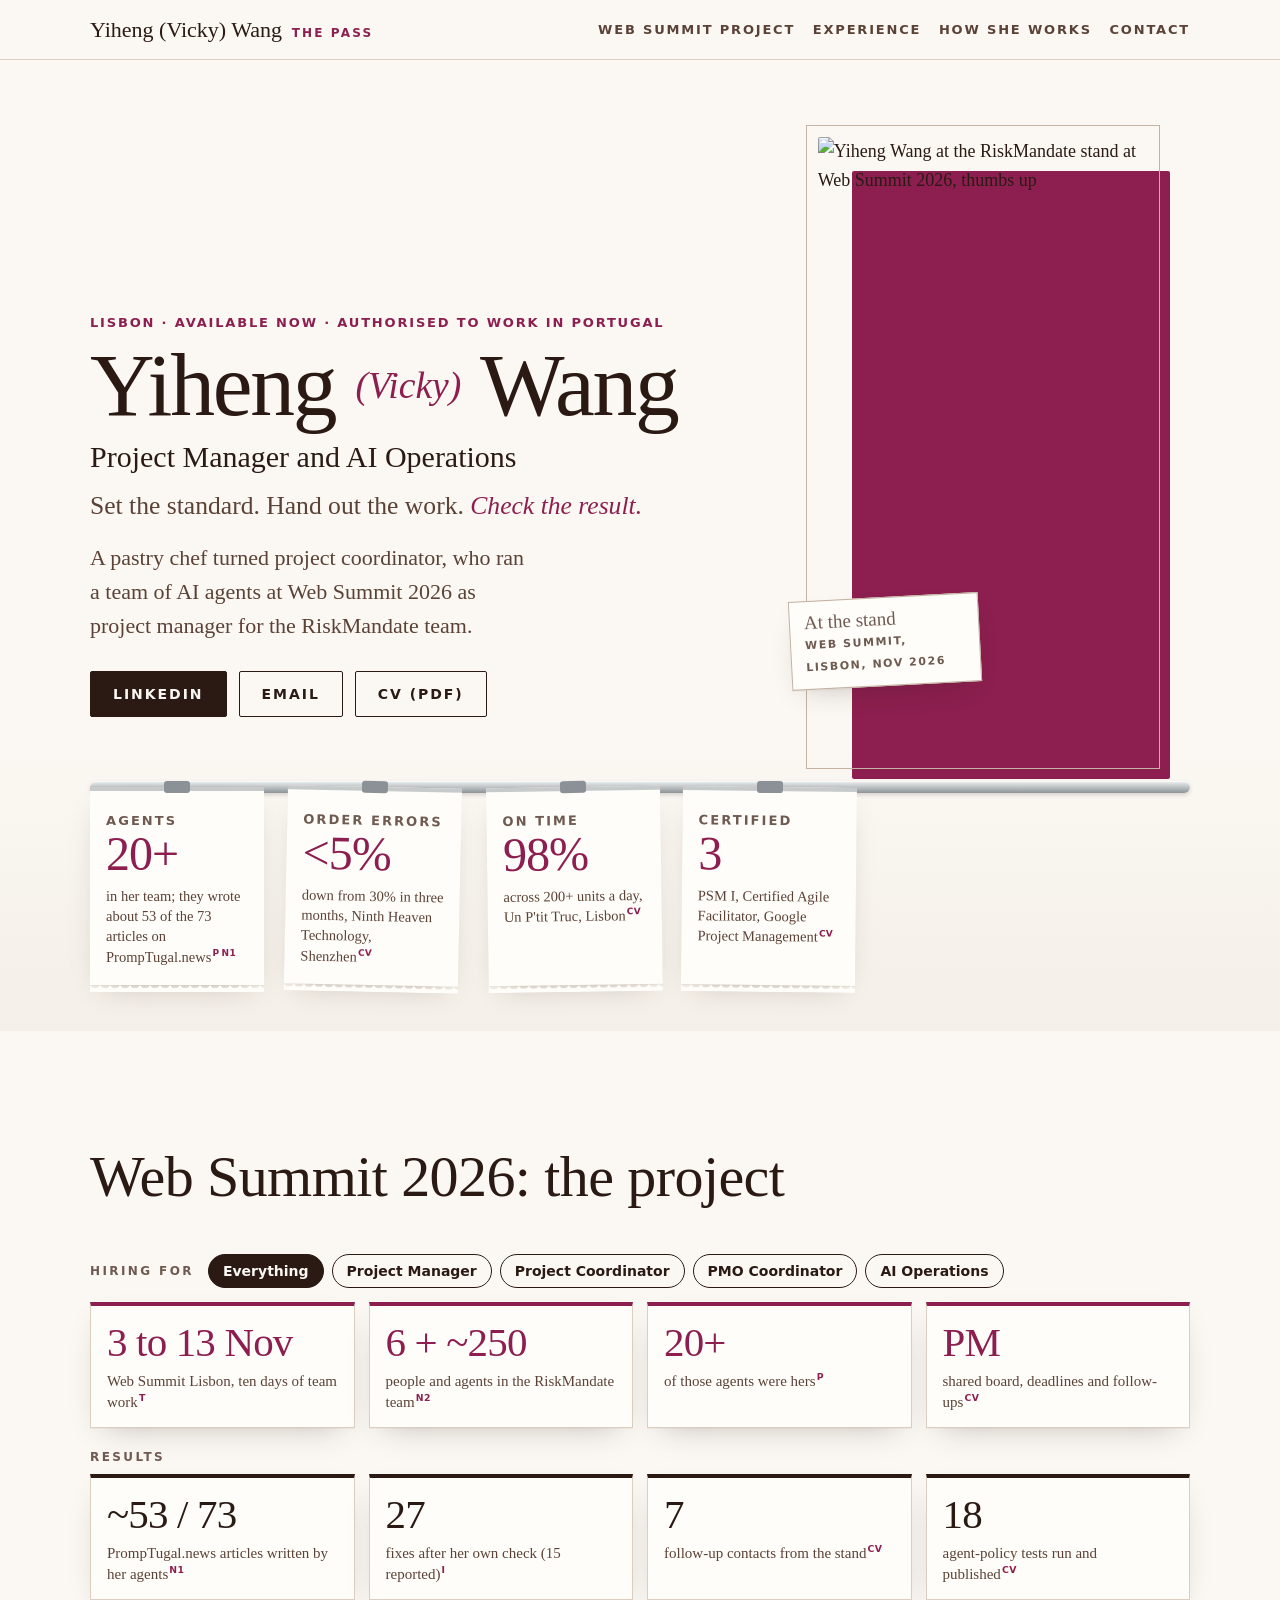
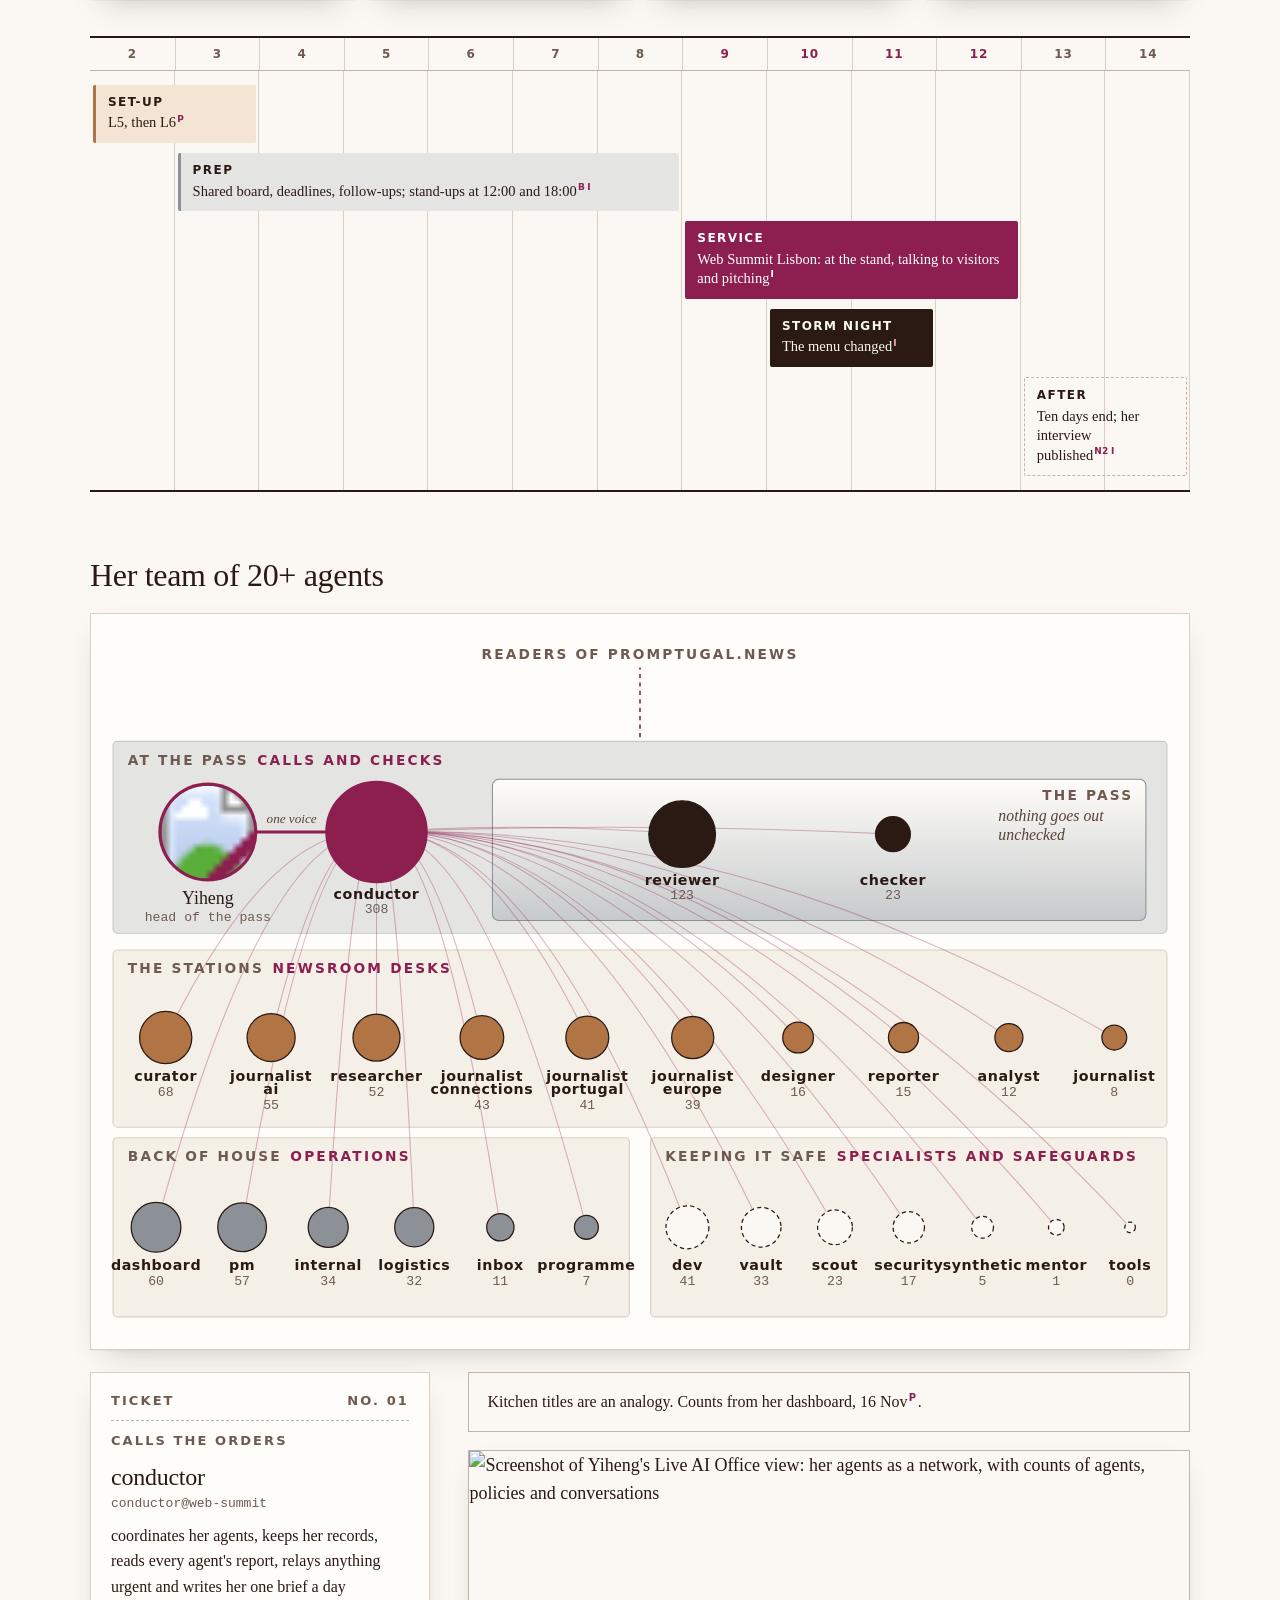
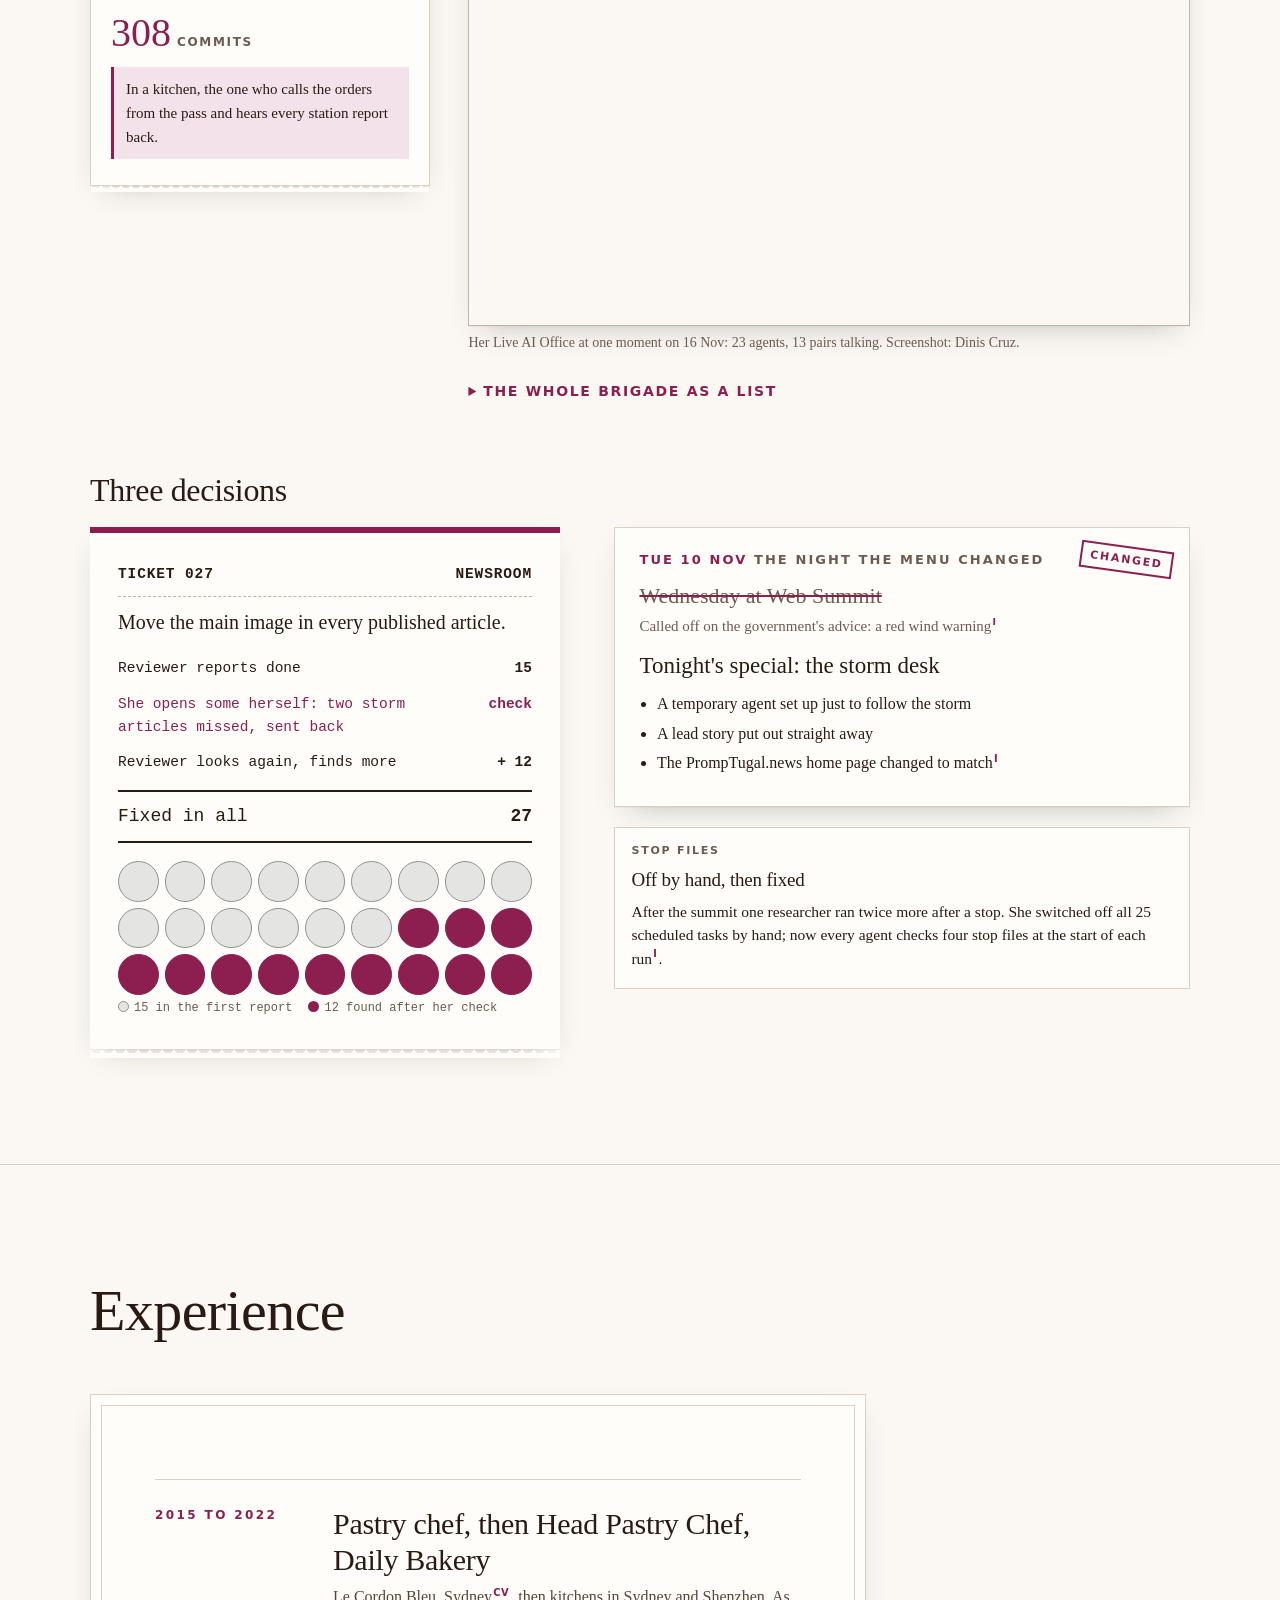
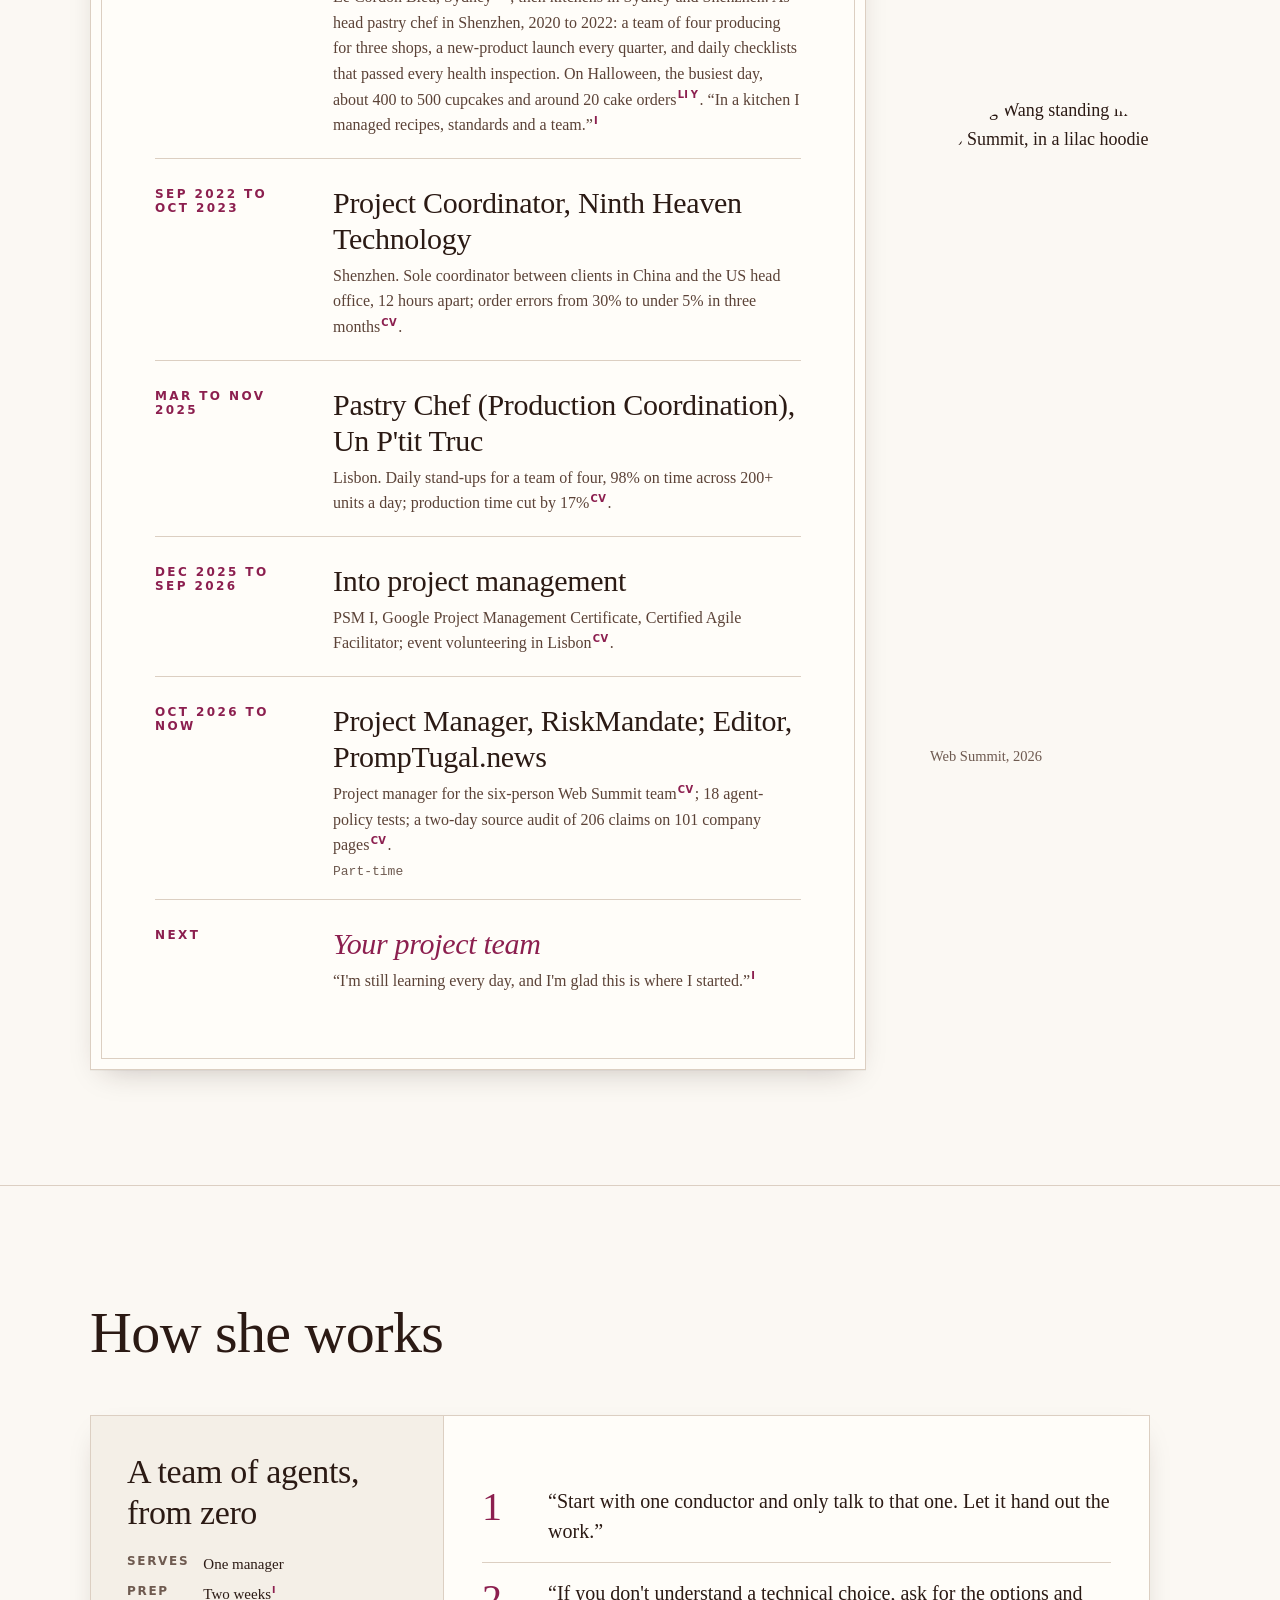
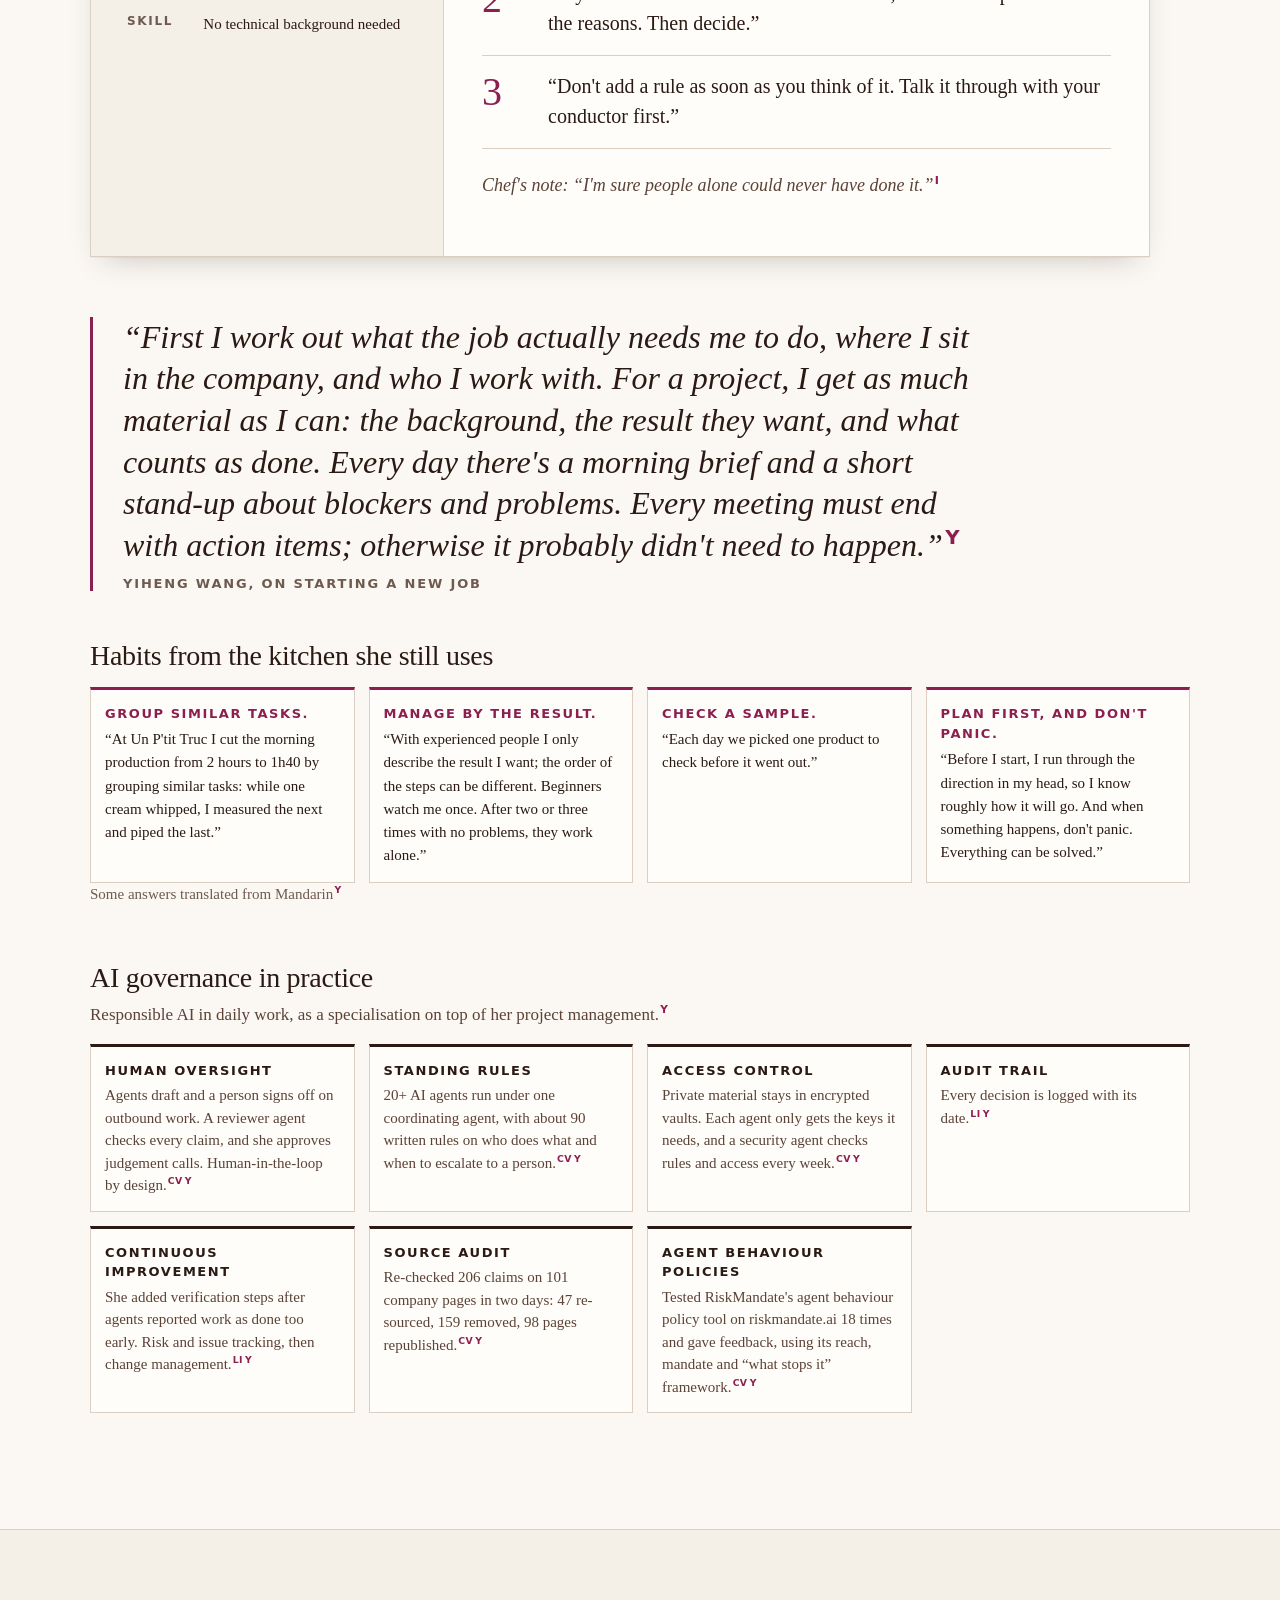
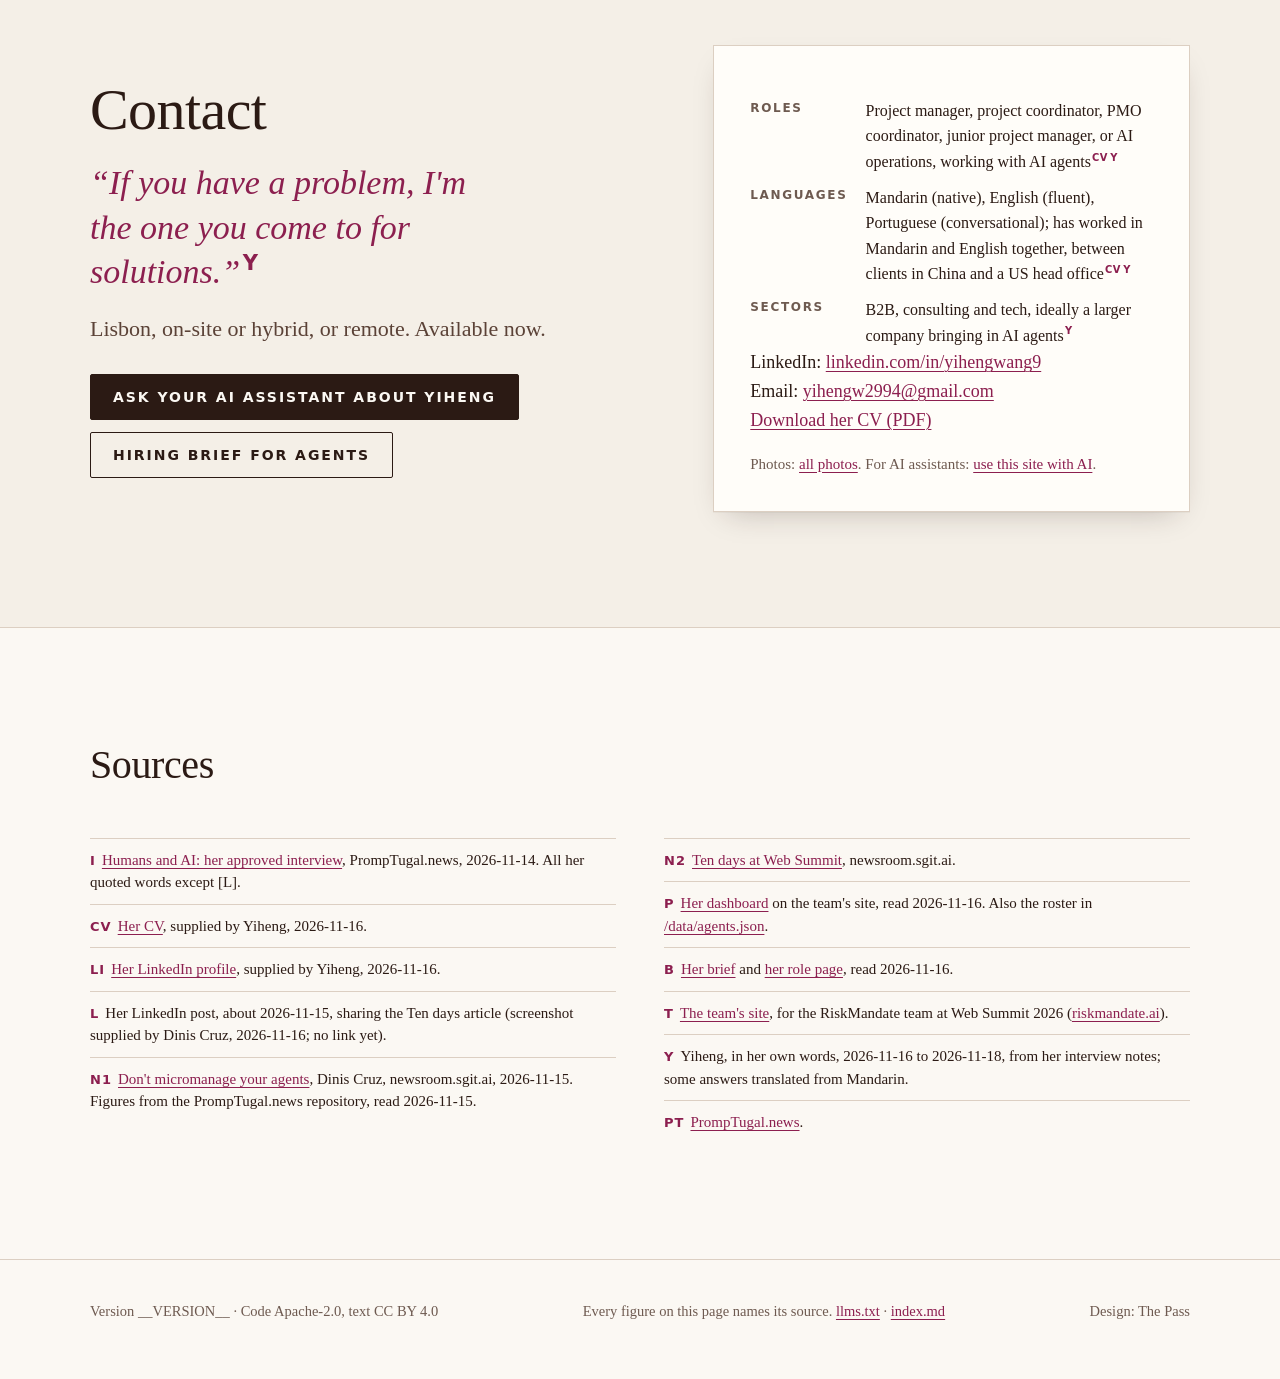
==== commit 2e23bf5b: "AI governance in practice; 20+ agents; Source audit; CV updated At Yiheng's word (2026-11-18): a new" ====
--- a/src/index.html
+++ b/src/index.html
@@ -10,19 +10,19 @@
 <meta property="og:locale" content="en_GB">
 <meta property="og:url" content="https://yiheng-wang.agenticcells.site/">
 <meta property="og:title" content="Yiheng (Vicky) Wang: Project Manager and AI Operations">
-<meta property="og:description" content="Project Manager and AI Operations. A pastry chef who ran a team of 26 AI agents at Web Summit 2026 with no technical background.">
-<meta property="og:image" content="https://yiheng-wang.agenticcells.site/assets/share/yiheng-vicky-wang-1200x630.jpg">
+<meta property="og:description" content="Project Manager and AI Operations. A pastry chef who ran a team of 20+ AI agents at Web Summit 2026 with no technical background.">
+<meta property="og:image" content="https://yiheng-wang.agenticcells.site/assets/share/yiheng-vicky-wang-20-1200x630.jpg">
 <meta property="og:image:type" content="image/jpeg">
 <meta property="og:image:width" content="1200">
 <meta property="og:image:height" content="630">
-<meta property="og:image:alt" content="Yiheng (Vicky) Wang giving a thumbs up at the RiskMandate stand at Web Summit 2026, beside her name, the words Project Manager and AI Operations, and a line about her team of 26 AI agents.">
+<meta property="og:image:alt" content="Yiheng (Vicky) Wang giving a thumbs up at the RiskMandate stand at Web Summit 2026, beside her name, the words Project Manager and AI Operations, and a line about her team of 20+ AI agents.">
 <meta name="twitter:card" content="summary_large_image">
 <meta name="twitter:title" content="Yiheng (Vicky) Wang: Project Manager and AI Operations">
-<meta name="twitter:description" content="Project Manager and AI Operations. A pastry chef who ran a team of 26 AI agents at Web Summit 2026 with no technical background.">
-<meta name="twitter:image" content="https://yiheng-wang.agenticcells.site/assets/share/yiheng-vicky-wang-1200x630.jpg">
+<meta name="twitter:description" content="Project Manager and AI Operations. A pastry chef who ran a team of 20+ AI agents at Web Summit 2026 with no technical background.">
+<meta name="twitter:image" content="https://yiheng-wang.agenticcells.site/assets/share/yiheng-vicky-wang-20-1200x630.jpg">
 <!-- /share -->
 <title>Yiheng (Vicky) Wang: Project Manager and AI Operations</title>
-<meta name="description" content="Yiheng Wang, Project Manager and AI Operations. A pastry chef who ran a team of 26 AI agents at Web Summit 2026 with no technical background: set the standard, hand out the work, check the result.">
+<meta name="description" content="Yiheng Wang, Project Manager and AI Operations. A pastry chef who ran a team of 20+ AI agents at Web Summit 2026 with no technical background: set the standard, hand out the work, check the result.">
 <meta name="color-scheme" content="light dark">
 <meta name="theme-color" content="#fbf8f3" media="(prefers-color-scheme: light)">
 <meta name="theme-color" content="#16100e" media="(prefers-color-scheme: dark)">
@@ -412,6 +412,13 @@
 #project.fitting [data-fit]{opacity:.28;filter:grayscale(.6)}
 #project.fitting [data-fit].hit{opacity:1;filter:none;box-shadow:0 0 0 3px var(--rasp)}
 @media (prefers-reduced-motion:reduce){[data-fit]{transition:none}}
+
+.gov{max-width:none;margin:clamp(36px,5vw,56px) 0 0}
+.gov h3{font-size:clamp(22px,2.4vw,28px);margin:0 0 6px}
+.gov-in{margin:0 0 16px;color:var(--ink-2);font-size:17px}
+.gov ul{list-style:none;margin:0;padding:0;display:grid;grid-template-columns:repeat(auto-fill,minmax(250px,1fr));gap:14px}
+.gov li{border:1px solid var(--rule);border-top:3px solid var(--ink);background:var(--card);padding:14px;font-size:15px;line-height:1.5;color:var(--ink-2)}
+.gov li b{display:block;font-family:var(--cond);font-stretch:condensed;letter-spacing:.12em;text-transform:uppercase;font-size:13px;color:var(--ink);margin-bottom:4px}
 </style>
 </head>
 <body>
@@ -445,7 +452,7 @@
     <div class="rail" aria-label="Four results, each with its source">
       <div class="rail-bar" aria-hidden="true"></div>
       <div class="tickets">
-        <div class="ticket"><div class="label">Agents</div><div class="n">26</div><div class="t">in her team; they wrote about 53 of the 73 articles on PrompTugal.news<a class="fn" href="#s-p">P</a><a class="fn" href="#s-n1">N1</a></div></div>
+        <div class="ticket"><div class="label">Agents</div><div class="n">20+</div><div class="t">in her team; they wrote about 53 of the 73 articles on PrompTugal.news<a class="fn" href="#s-p">P</a><a class="fn" href="#s-n1">N1</a></div></div>
         <div class="ticket"><div class="label">Order errors</div><div class="n">&lt;5%</div><div class="t">down from 30% in three months, Ninth Heaven Technology, Shenzhen<a class="fn" href="#s-cv">CV</a></div></div>
         <div class="ticket"><div class="label">On time</div><div class="n">98%</div><div class="t">across 200+ units a day, Un P'tit Truc, Lisbon<a class="fn" href="#s-cv">CV</a></div></div>
         <div class="ticket"><div class="label">Certified</div><div class="n">3</div><div class="t">PSM I, Certified Agile Facilitator, Google Project Management<a class="fn" href="#s-cv">CV</a></div></div>
@@ -475,11 +482,11 @@
       <span class="fit-l">Hiring for</span>
       <div class="fit-b"><button type="button" data-role="all" aria-pressed="true">Everything</button><button type="button" data-role="pm" aria-pressed="false">Project Manager</button><button type="button" data-role="pc" aria-pressed="false">Project Coordinator</button><button type="button" data-role="pmo" aria-pressed="false">PMO Coordinator</button><button type="button" data-role="ai" aria-pressed="false">AI Operations</button></div>
     </div>
-    <div class="fit-sums" aria-live="polite"><p class="fit-sum" data-for="pm" hidden><b>For a Project Manager:</b> Ran the shared board, deadlines and follow-ups for a six-person team over ten days<a class="fn" href="#s-cv">CV</a>, re-planned coverage on the storm night<a class="fn" href="#s-i">I</a>, and checked the work before calling it done<a class="fn" href="#s-i">I</a>.</p><p class="fit-sum" data-for="pc" hidden><b>For a Project Coordinator:</b> The sole coordinator between clients in China and a US head office, 12 hours apart (order errors from 30% to under 5%)<a class="fn" href="#s-cv">CV</a>; daily stand-ups and 98% on time in Lisbon<a class="fn" href="#s-cv">CV</a>; 7 follow-up contacts from the stand<a class="fn" href="#s-cv">CV</a>.</p><p class="fit-sum" data-for="pmo" hidden><b>For a PMO Coordinator:</b> Quality gates that hold: 27 fixes after her own check<a class="fn" href="#s-i">I</a>, a two-day audit of 206 claims, 18 agent-policy tests, and PSM I and Certified Agile Facilitator<a class="fn" href="#s-cv">CV</a>.</p><p class="fit-sum" data-for="ai" hidden><b>For a role in AI operations:</b> Ran 26 AI agents through one conductor<a class="fn" href="#s-p">P</a>; they wrote about 53 of 73 articles<a class="fn" href="#s-n1">N1</a>; she added stop files after an agent ran past a stop<a class="fn" href="#s-i">I</a> and ran 18 agent-policy tests<a class="fn" href="#s-cv">CV</a>.</p></div>
+    <div class="fit-sums" aria-live="polite"><p class="fit-sum" data-for="pm" hidden><b>For a Project Manager:</b> Ran the shared board, deadlines and follow-ups for a six-person team over ten days<a class="fn" href="#s-cv">CV</a>, re-planned coverage on the storm night<a class="fn" href="#s-i">I</a>, and checked the work before calling it done<a class="fn" href="#s-i">I</a>.</p><p class="fit-sum" data-for="pc" hidden><b>For a Project Coordinator:</b> The sole coordinator between clients in China and a US head office, 12 hours apart (order errors from 30% to under 5%)<a class="fn" href="#s-cv">CV</a>; daily stand-ups and 98% on time in Lisbon<a class="fn" href="#s-cv">CV</a>; 7 follow-up contacts from the stand<a class="fn" href="#s-cv">CV</a>.</p><p class="fit-sum" data-for="pmo" hidden><b>For a PMO Coordinator:</b> Quality gates that hold: 27 fixes after her own check<a class="fn" href="#s-i">I</a>, a two-day source audit of 206 claims on 101 company pages, 18 agent-policy tests, and PSM I and Certified Agile Facilitator<a class="fn" href="#s-cv">CV</a>.</p><p class="fit-sum" data-for="ai" hidden><b>For a role in AI operations:</b> Ran 20+ AI agents through one conductor, with human sign-off on outbound work and per-agent vault access<a class="fn" href="#s-cv">CV</a><a class="fn" href="#s-y">Y</a>. They wrote about 53 of 73 articles<a class="fn" href="#s-n1">N1</a>. She added stop files after an agent ran past a stop<a class="fn" href="#s-i">I</a> and tested RiskMandate&rsquo;s policy tool 18 times<a class="fn" href="#s-y">Y</a>.</p></div>
     <div class="tiles rv" aria-label="The project at a glance">
       <div data-fit="pm pc" class="tile"><span class="n">3 to 13 Nov</span><span class="t">Web Summit Lisbon, ten days of team work<a class="fn" href="#s-t">T</a></span></div>
       <div data-fit="pm ai" class="tile"><span class="n">6 + ~250</span><span class="t">people and agents in the RiskMandate team<a class="fn" href="#s-n2">N2</a></span></div>
-      <div data-fit="ai" class="tile"><span class="n">26</span><span class="t">of those agents were hers<a class="fn" href="#s-p">P</a></span></div>
+      <div data-fit="ai" class="tile"><span class="n">20+</span><span class="t">of those agents were hers<a class="fn" href="#s-p">P</a></span></div>
       <div data-fit="pm pc pmo" class="tile"><span class="n">PM</span><span class="t">shared board, deadlines and follow-ups<a class="fn" href="#s-cv">CV</a></span></div>
     </div>
     <p class="row-label">Results</p>
@@ -499,7 +506,7 @@
         <div class="bar after" style="grid-column:12/14;grid-row:5"><b data-d="13 to 14 Nov">After</b>Ten days end; her interview published<a class="fn" href="#s-n2">N2</a><a class="fn" href="#s-i">I</a></div>
       </div>
     </div>
-    <h3 class="sub">Her team of 26 agents</h3>
+    <h3 class="sub">Her team of 20+ agents</h3>
     <div data-fit="ai" class="brig">
         <div class="plan" id="plan"><noscript><p>The drawing needs JavaScript. The full roster is in <a href="/data/agents.json">/data/agents.json</a>.</p></noscript></div>
     </div>
@@ -566,7 +573,7 @@
           <li class="course"><span class="cn">Sep 2022 to Oct 2023</span><h3>Project Coordinator, Ninth Heaven Technology</h3><p>Shenzhen. Sole coordinator between clients in China and the US head office, 12 hours apart; order errors from 30% to under 5% in three months<a class="fn" href="#s-cv">CV</a>.</p></li>
           <li class="course"><span class="cn">Mar to Nov 2025</span><h3>Pastry Chef (Production Coordination), Un P'tit Truc</h3><p>Lisbon. Daily stand-ups for a team of four, 98% on time across 200+ units a day; production time cut by 17%<a class="fn" href="#s-cv">CV</a>.</p></li>
           <li class="course"><span class="cn">Dec 2025 to Sep 2026</span><h3>Into project management</h3><p>PSM I, Google Project Management Certificate, Certified Agile Facilitator; event volunteering in Lisbon<a class="fn" href="#s-cv">CV</a>.</p></li>
-          <li class="course"><span class="cn">Oct 2026 to now</span><h3>Project Manager, RiskMandate; Editor, PrompTugal.news</h3><p>Project manager for the six-person Web Summit team<a class="fn" href="#s-cv">CV</a>; 18 agent-policy tests; a two-day audit of 206 claims<a class="fn" href="#s-cv">CV</a>.</p><span class="when">Part-time</span></li>
+          <li class="course"><span class="cn">Oct 2026 to now</span><h3>Project Manager, RiskMandate; Editor, PrompTugal.news</h3><p>Project manager for the six-person Web Summit team<a class="fn" href="#s-cv">CV</a>; 18 agent-policy tests; a two-day source audit of 206 claims on 101 company pages<a class="fn" href="#s-cv">CV</a>.</p><span class="when">Part-time</span></li>
           <li class="course now"><span class="cn">Next</span><h3>Your project team</h3><p>&ldquo;I'm still learning every day, and I'm glad this is where I started.&rdquo;<a class="fn" href="#s-i">I</a></p></li>
         </ol>
       </div>
@@ -600,6 +607,7 @@
     </article>
     <blockquote class="pq rv"><p style="margin:0">&ldquo;First I work out what the job actually needs me to do, where I sit in the company, and who I work with. For a project, I get as much material as I can: the background, the result they want, and what counts as done. Every day there's a morning brief and a short stand-up about blockers and problems. Every meeting must end with action items; otherwise it probably didn't need to happen.&rdquo;<a class="fn" href="#s-y">Y</a></p><cite>Yiheng Wang, on starting a new job</cite></blockquote>
     <div class="habits rv"><h3>Habits from the kitchen she still uses</h3><ul><li><b>Group similar tasks.</b> &ldquo;At Un P'tit Truc I cut the morning production from 2 hours to 1h40 by grouping similar tasks: while one cream whipped, I measured the next and piped the last.&rdquo;</li><li><b>Manage by the result.</b> &ldquo;With experienced people I only describe the result I want; the order of the steps can be different. Beginners watch me once. After two or three times with no problems, they work alone.&rdquo;</li><li><b>Check a sample.</b> &ldquo;Each day we picked one product to check before it went out.&rdquo;</li><li><b>Plan first, and don't panic.</b> &ldquo;Before I start, I run through the direction in my head, so I know roughly how it will go. And when something happens, don't panic. Everything can be solved.&rdquo;</li></ul><p class="small muted">Some answers translated from Mandarin<a class="fn" href="#s-y">Y</a></p></div>
+    <div class="gov rv" id="governance"><h3>AI governance in practice</h3><p class="gov-in">Responsible AI in daily work, as a specialisation on top of her project management.<a class="fn" href="#s-y">Y</a></p><ul><li><b>Human oversight</b>Agents draft and a person signs off on outbound work. A reviewer agent checks every claim, and she approves judgement calls. Human-in-the-loop by design.<a class="fn" href="#s-cv">CV</a><a class="fn" href="#s-y">Y</a></li><li><b>Standing rules</b>20+ AI agents run under one coordinating agent, with about 90 written rules on who does what and when to escalate to a person.<a class="fn" href="#s-cv">CV</a><a class="fn" href="#s-y">Y</a></li><li><b>Access control</b>Private material stays in encrypted vaults. Each agent only gets the keys it needs, and a security agent checks rules and access every week.<a class="fn" href="#s-cv">CV</a><a class="fn" href="#s-y">Y</a></li><li><b>Audit trail</b>Every decision is logged with its date.<a class="fn" href="#s-li">LI</a><a class="fn" href="#s-y">Y</a></li><li><b>Continuous improvement</b>She added verification steps after agents reported work as done too early. Risk and issue tracking, then change management.<a class="fn" href="#s-li">LI</a><a class="fn" href="#s-y">Y</a></li><li><b>Source audit</b>Re-checked 206 claims on 101 company pages in two days: 47 re-sourced, 159 removed, 98 pages republished.<a class="fn" href="#s-cv">CV</a><a class="fn" href="#s-y">Y</a></li><li><b>Agent Behaviour Policies</b>Tested RiskMandate's agent behaviour policy tool on riskmandate.ai 18 times and gave feedback, using its reach, mandate and “what stops it” framework.<a class="fn" href="#s-cv">CV</a><a class="fn" href="#s-y">Y</a></li></ul></div>
   </div>
 </section>
 
@@ -639,7 +647,7 @@
       <li id="s-p"><b>P</b><a href="https://web-summit.sgit.ai/people/vicky/index.html">Her dashboard</a> on the team's site, read 2026-11-16. Also the roster in <a href="/data/agents.json">/data/agents.json</a>.</li>
       <li id="s-b"><b>B</b><a href="https://web-summit.sgit.ai/brief-vicky/index.html">Her brief</a> and <a href="https://web-summit.sgit.ai/team/vicky/index.html">her role page</a>, read 2026-11-16.</li>
       <li id="s-t"><b>T</b><a href="https://web-summit.sgit.ai/">The team's site</a>, for the RiskMandate team at Web Summit 2026 (<a href="https://riskmandate.ai/">riskmandate.ai</a>).</li>
-      <li id="s-y"><b>Y</b>Yiheng, in her own words, 2026-11-16 and 2026-11-17, from her interview notes; some answers translated from Mandarin.</li>
+      <li id="s-y"><b>Y</b>Yiheng, in her own words, 2026-11-16 to 2026-11-18, from her interview notes; some answers translated from Mandarin.</li>
       <li id="s-pt"><b>PT</b><a href="https://promptugal.news/">PrompTugal.news</a>.</li>
     </ol>
   </div>
@@ -724,7 +732,7 @@
       H = b + 16;
     }
     plan.querySelector('svg')?.remove();
-    const svg = el('svg', { viewBox: `0 -36 ${W} ${H + 36}`, role: 'group', 'aria-label': `Her ${agents.length} agents as a kitchen brigade. Use Tab to move between agents.` }, plan);
+    const svg = el('svg', { viewBox: `0 -36 ${W} ${H + 36}`, role: 'group', 'aria-label': `Her 20+ agents as a kitchen brigade. Use Tab to move between agents.` }, plan);
     const defs = el('defs', {}, svg);
     const g1 = el('linearGradient', { id: 'steelG', x1: 0, x2: 0, y1: 0, y2: 1 }, defs);
     el('stop', { offset: 0, 'stop-color': 'var(--card)' }, g1); el('stop', { offset: 1, 'stop-color': 'var(--steel-2)' }, g1);
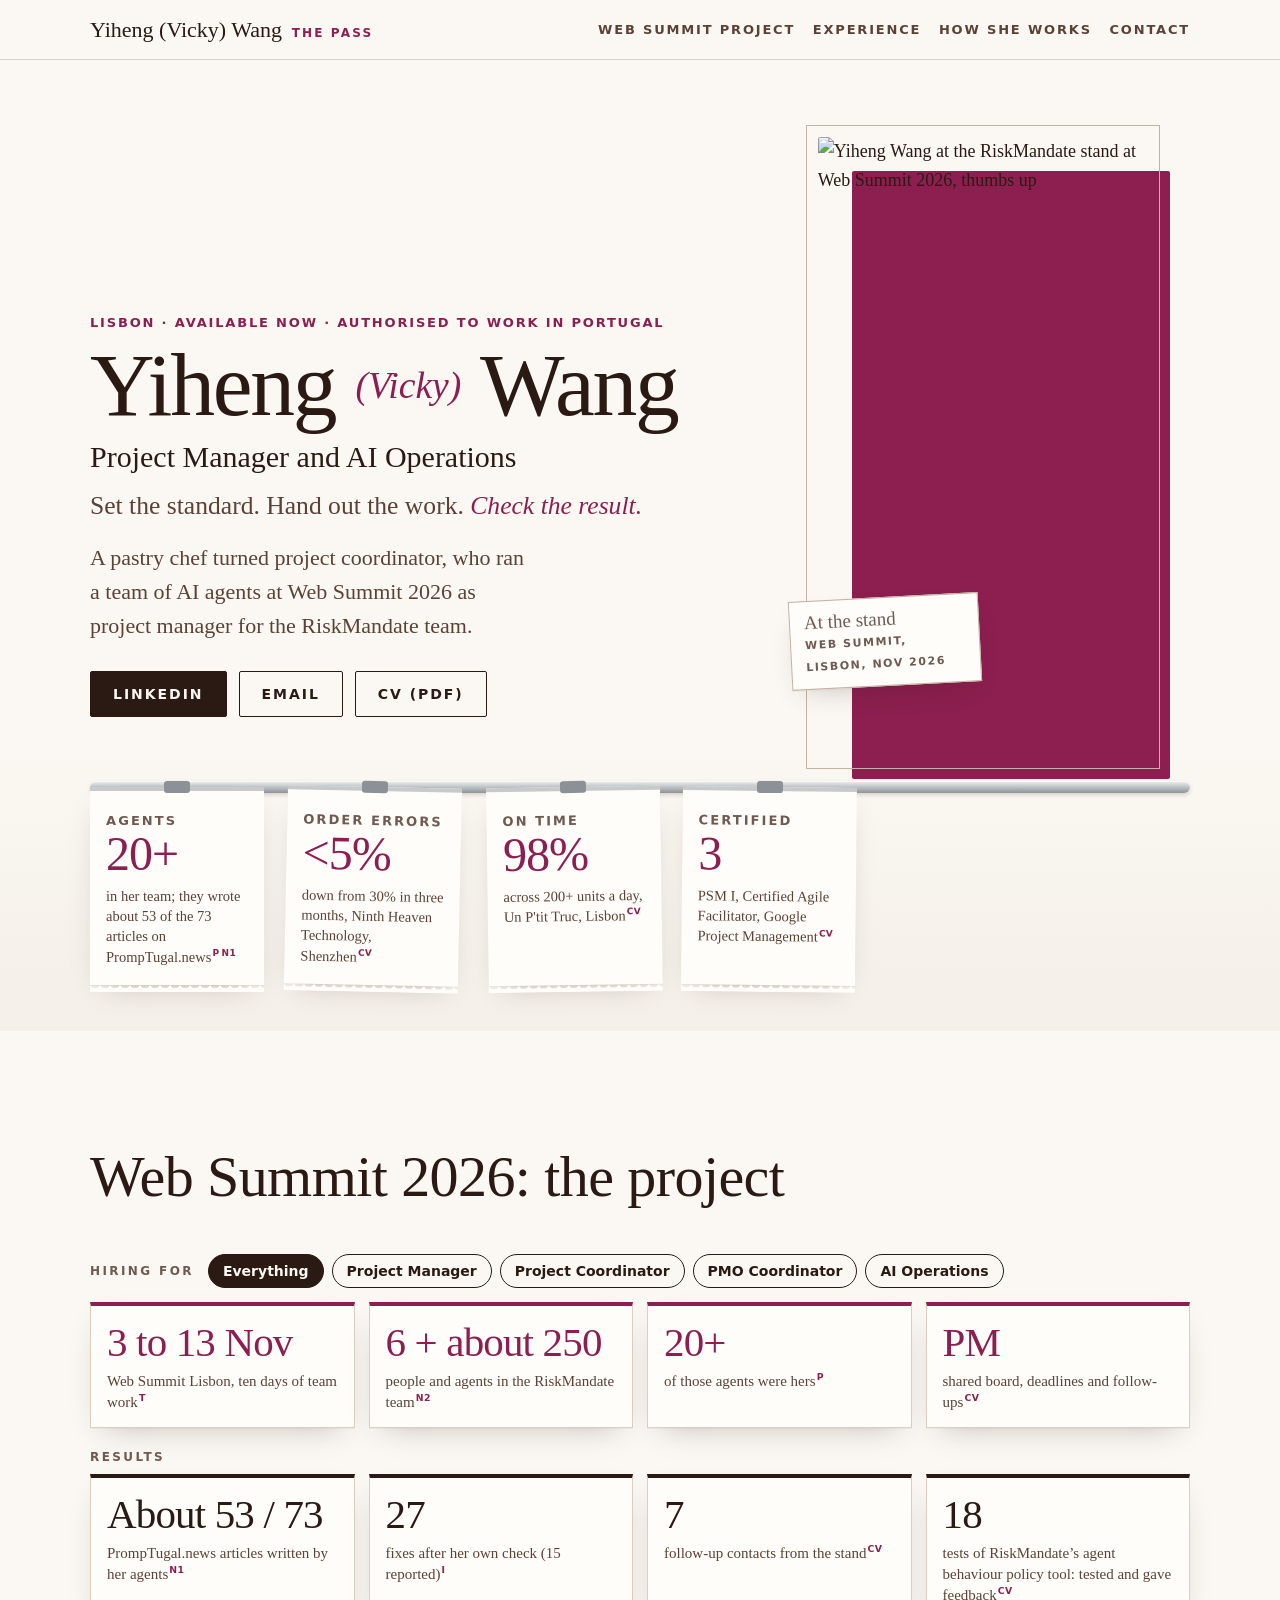
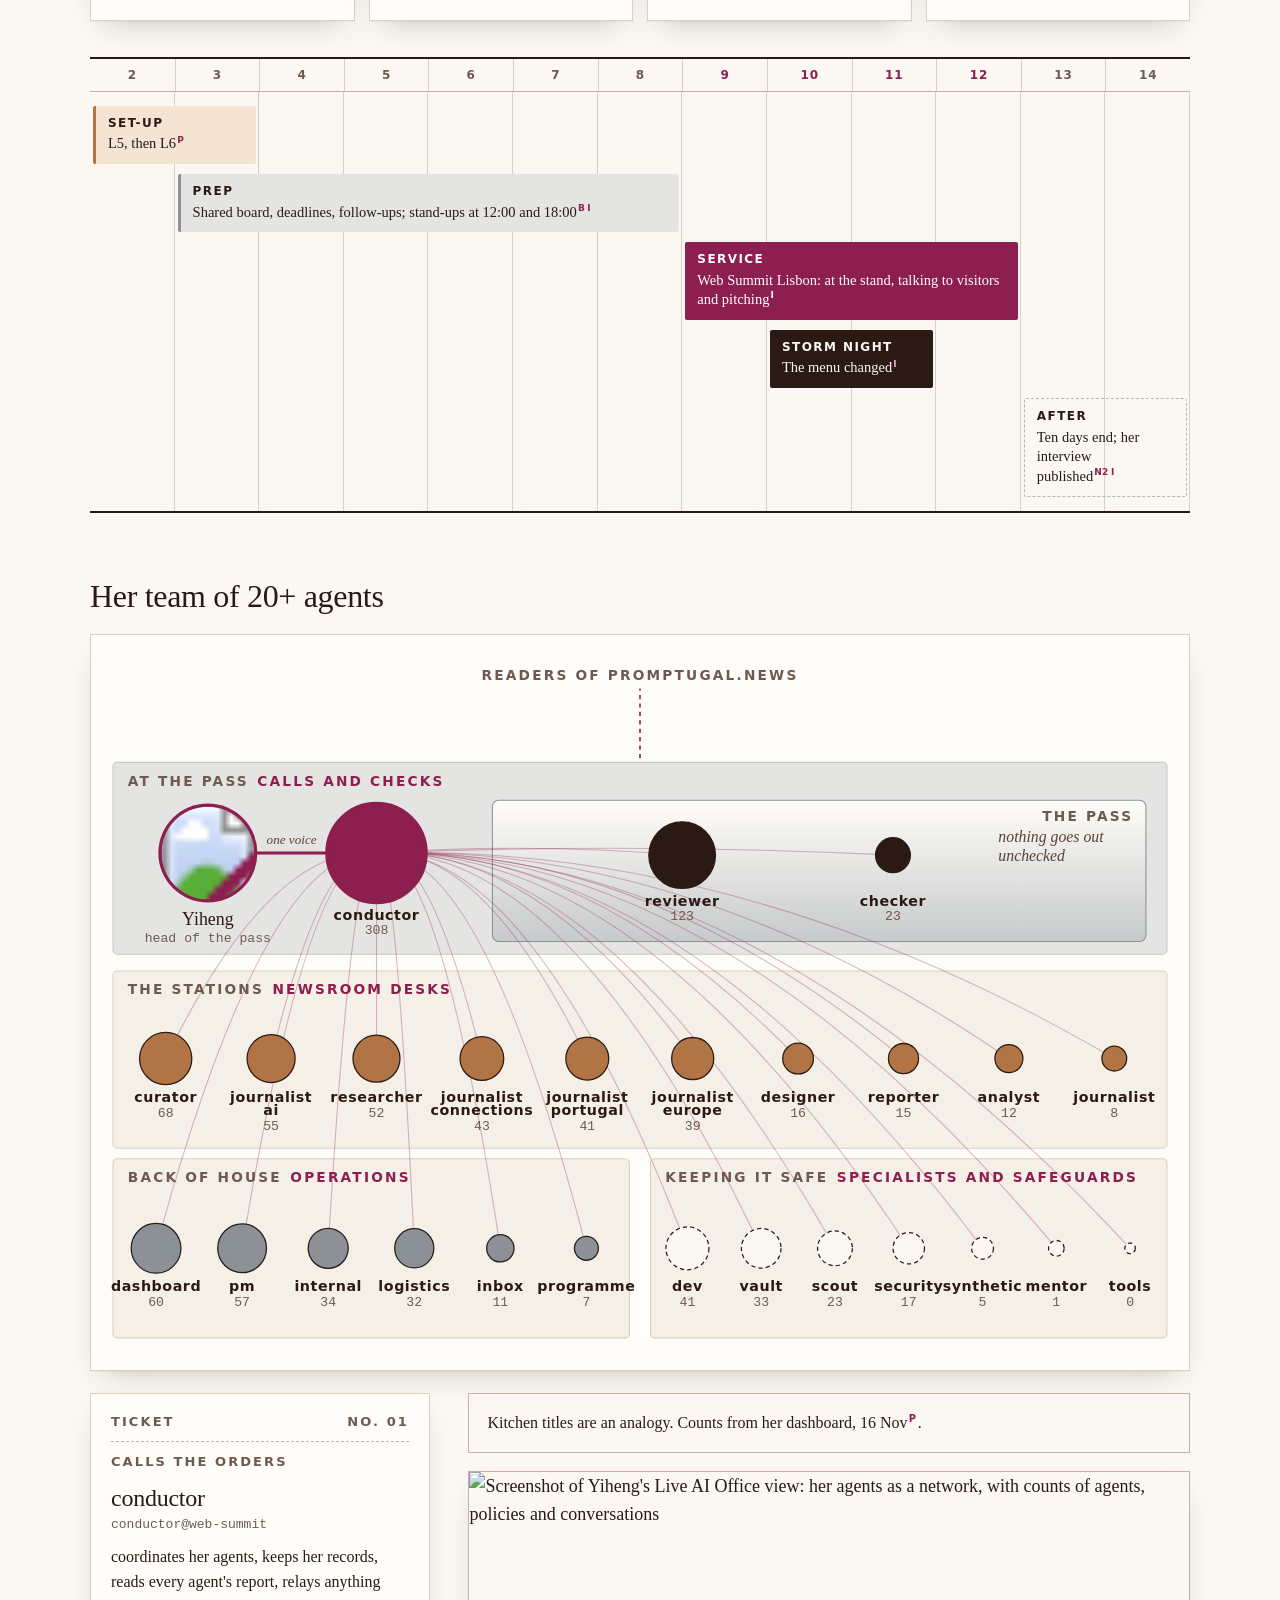
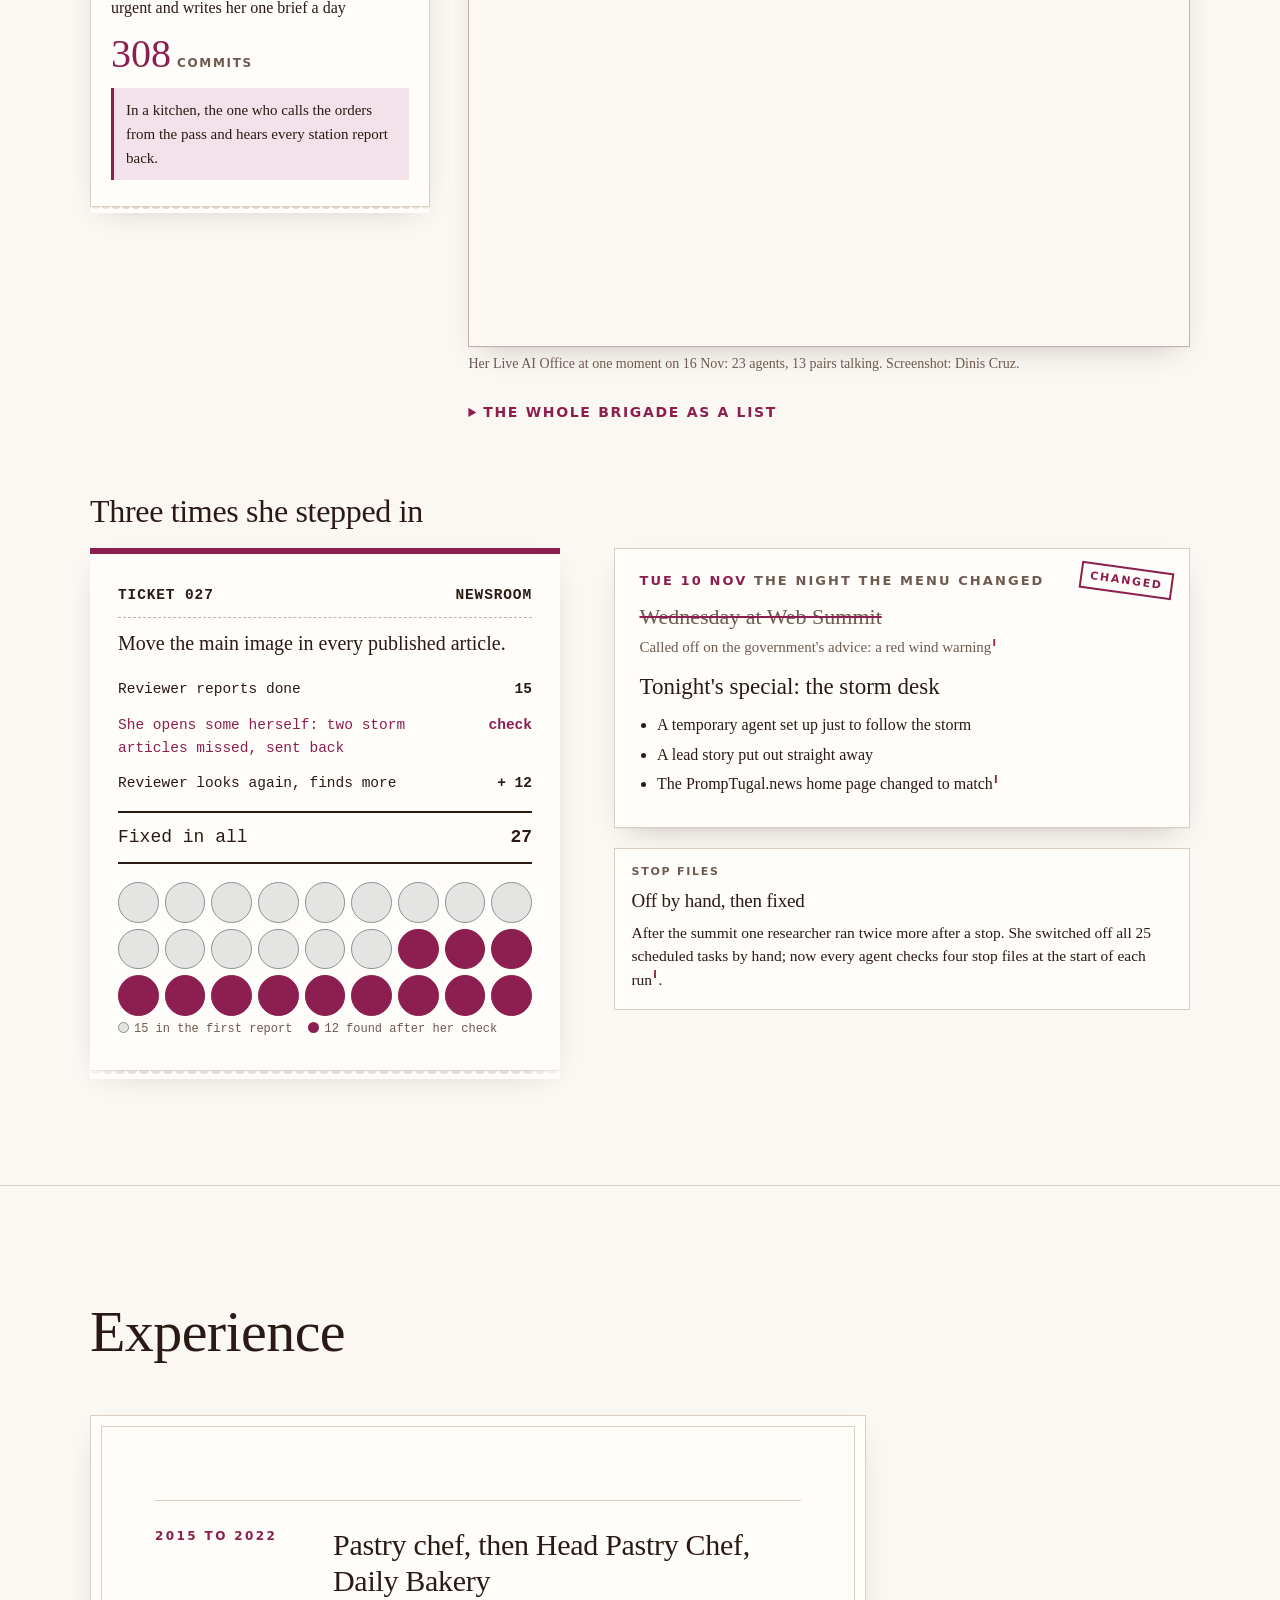
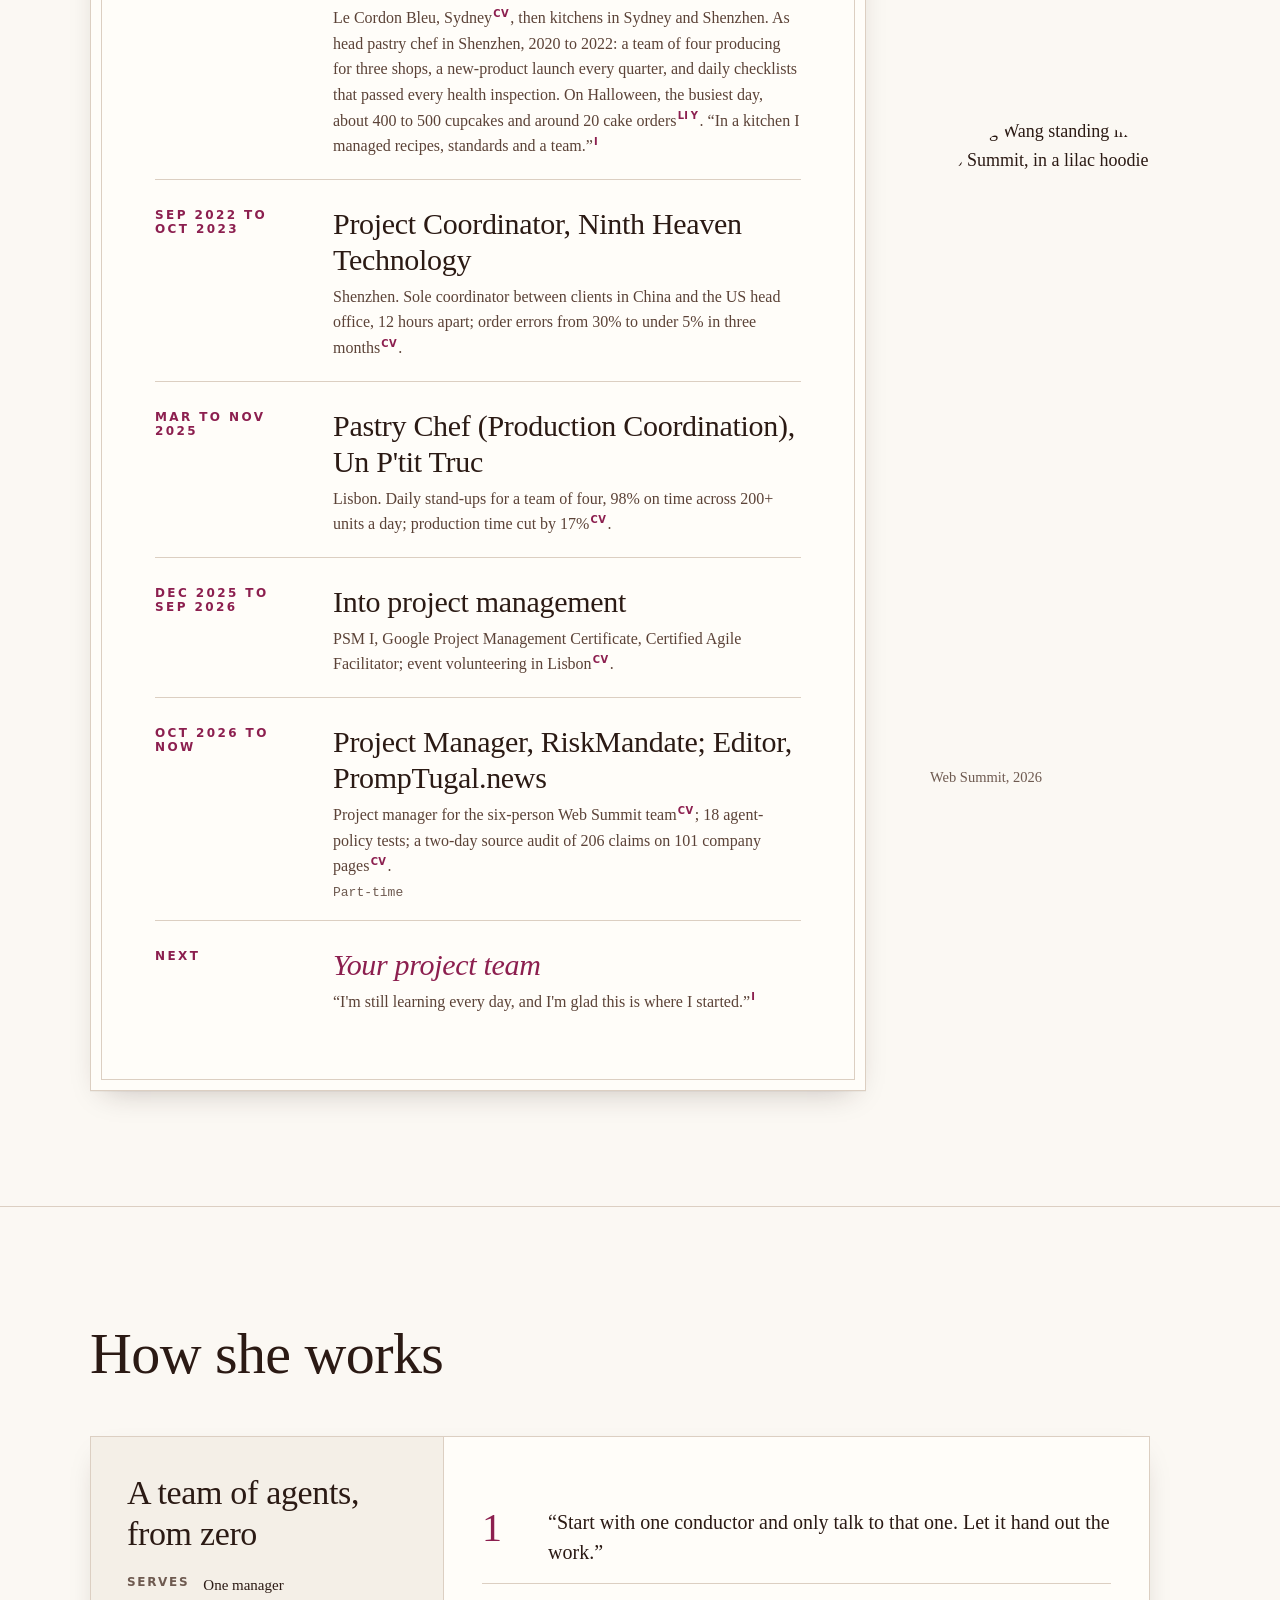
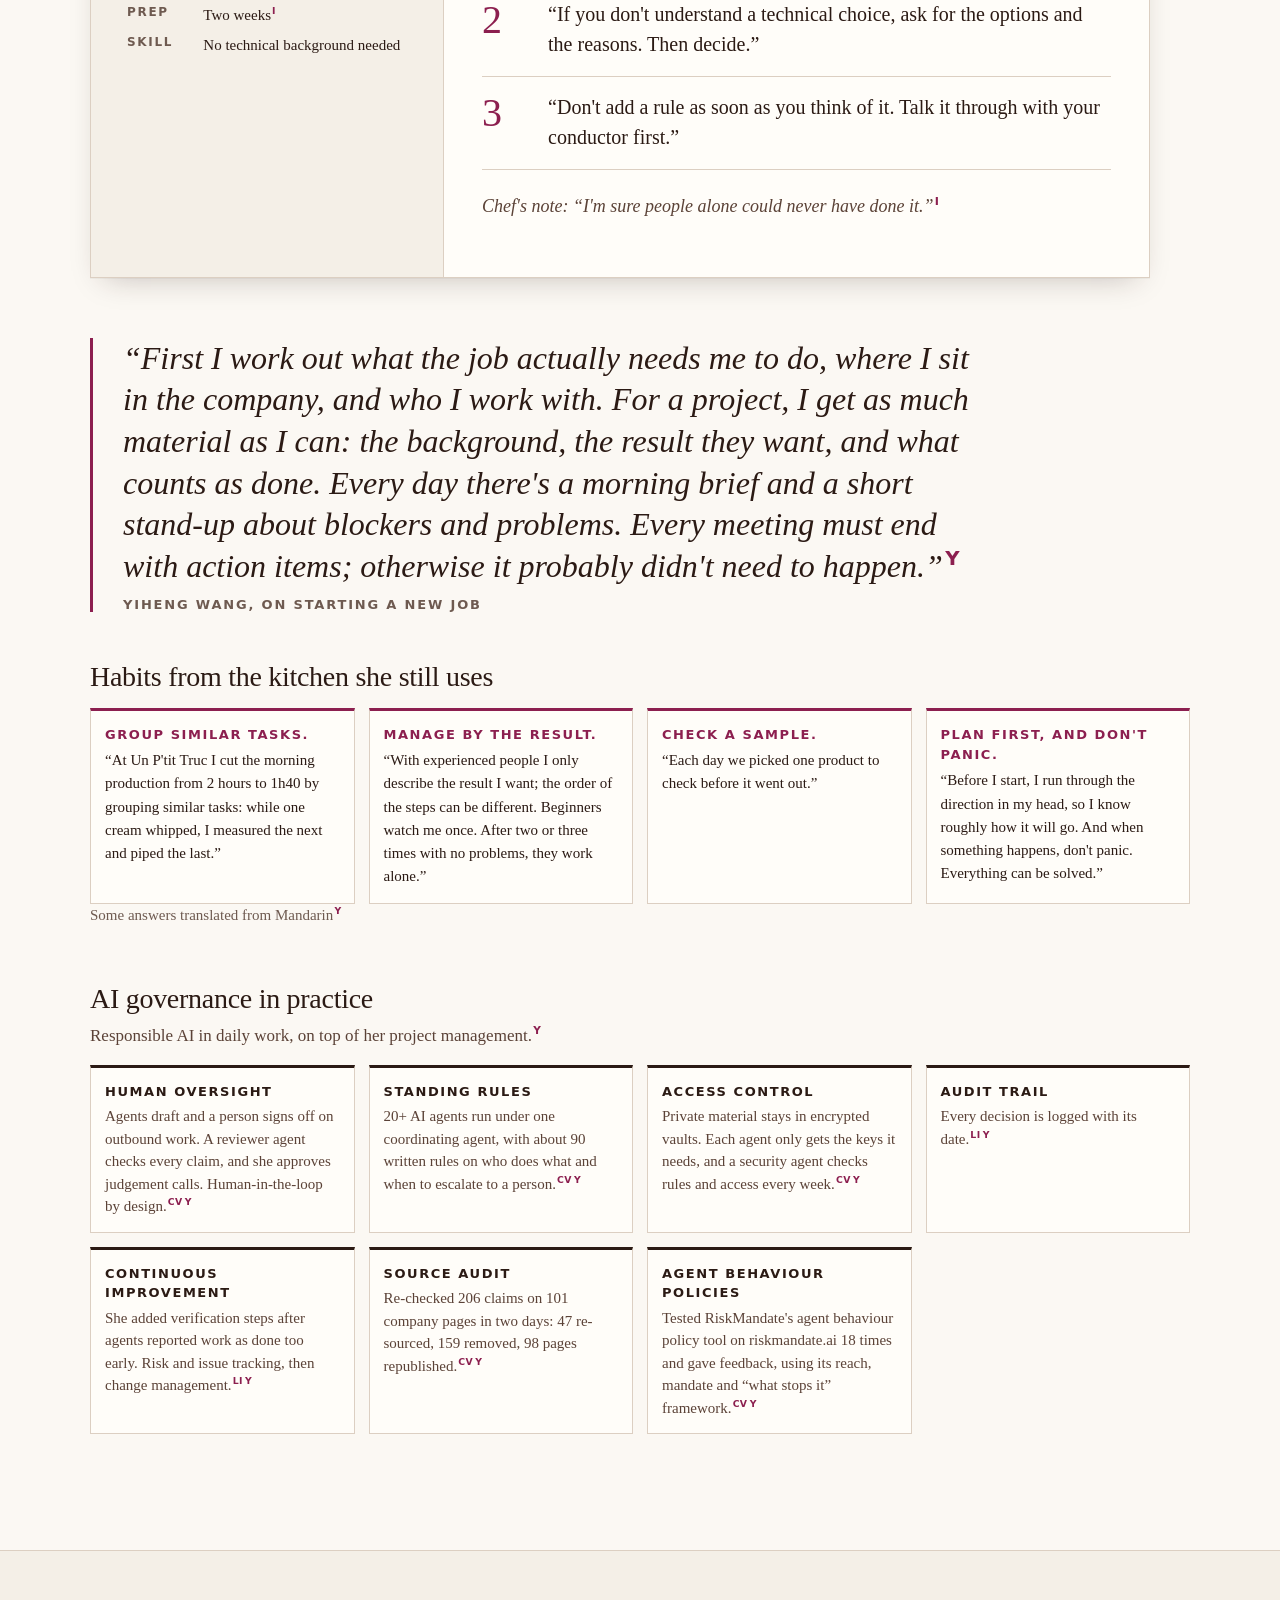
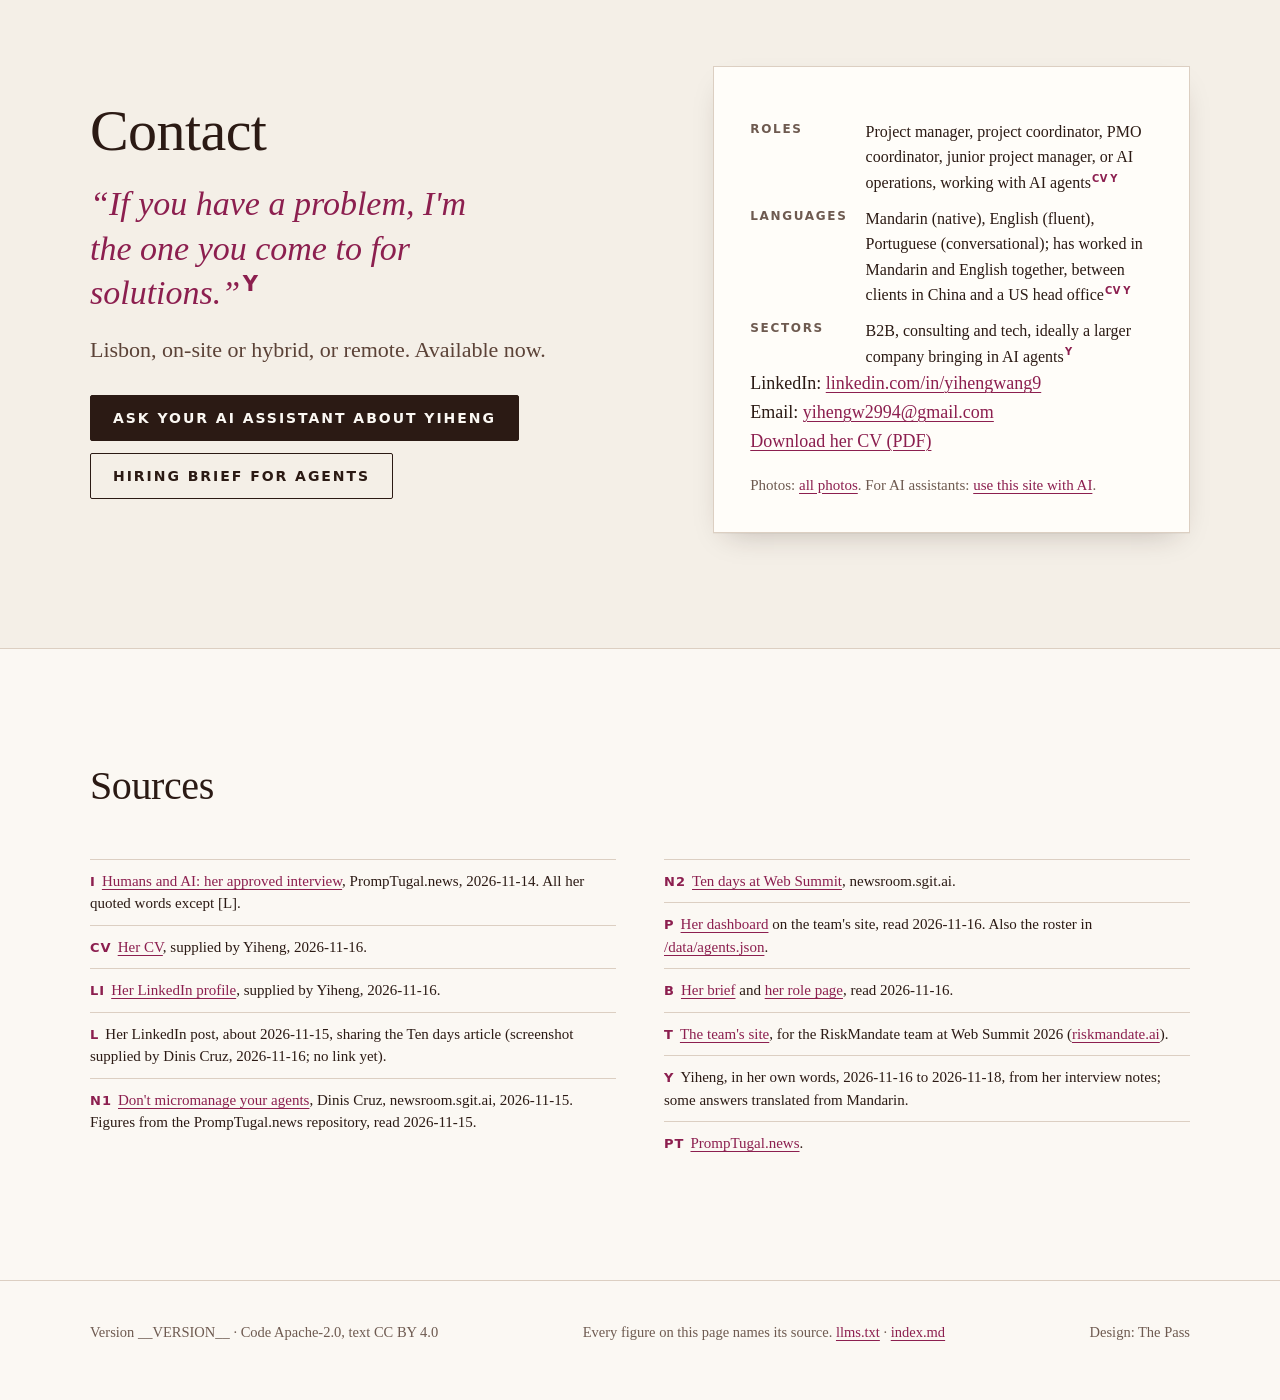
==== commit 61473faf: ""Three times she stepped in"; no "~"; Choose a design in the footer At Yiheng's word (2026-11-18): h" ====
--- a/src/index.html
+++ b/src/index.html
@@ -485,16 +485,16 @@
     <div class="fit-sums" aria-live="polite"><p class="fit-sum" data-for="pm" hidden><b>For a Project Manager:</b> Ran the shared board, deadlines and follow-ups for a six-person team over ten days<a class="fn" href="#s-cv">CV</a>, re-planned coverage on the storm night<a class="fn" href="#s-i">I</a>, and checked the work before calling it done<a class="fn" href="#s-i">I</a>.</p><p class="fit-sum" data-for="pc" hidden><b>For a Project Coordinator:</b> The sole coordinator between clients in China and a US head office, 12 hours apart (order errors from 30% to under 5%)<a class="fn" href="#s-cv">CV</a>; daily stand-ups and 98% on time in Lisbon<a class="fn" href="#s-cv">CV</a>; 7 follow-up contacts from the stand<a class="fn" href="#s-cv">CV</a>.</p><p class="fit-sum" data-for="pmo" hidden><b>For a PMO Coordinator:</b> Quality gates that hold: 27 fixes after her own check<a class="fn" href="#s-i">I</a>, a two-day source audit of 206 claims on 101 company pages, 18 agent-policy tests, and PSM I and Certified Agile Facilitator<a class="fn" href="#s-cv">CV</a>.</p><p class="fit-sum" data-for="ai" hidden><b>For a role in AI operations:</b> Ran 20+ AI agents through one conductor, with human sign-off on outbound work and per-agent vault access<a class="fn" href="#s-cv">CV</a><a class="fn" href="#s-y">Y</a>. They wrote about 53 of 73 articles<a class="fn" href="#s-n1">N1</a>. She added stop files after an agent ran past a stop<a class="fn" href="#s-i">I</a> and tested RiskMandate&rsquo;s policy tool 18 times<a class="fn" href="#s-y">Y</a>.</p></div>
     <div class="tiles rv" aria-label="The project at a glance">
       <div data-fit="pm pc" class="tile"><span class="n">3 to 13 Nov</span><span class="t">Web Summit Lisbon, ten days of team work<a class="fn" href="#s-t">T</a></span></div>
-      <div data-fit="pm ai" class="tile"><span class="n">6 + ~250</span><span class="t">people and agents in the RiskMandate team<a class="fn" href="#s-n2">N2</a></span></div>
+      <div data-fit="pm ai" class="tile"><span class="n">6 + about 250</span><span class="t">people and agents in the RiskMandate team<a class="fn" href="#s-n2">N2</a></span></div>
       <div data-fit="ai" class="tile"><span class="n">20+</span><span class="t">of those agents were hers<a class="fn" href="#s-p">P</a></span></div>
       <div data-fit="pm pc pmo" class="tile"><span class="n">PM</span><span class="t">shared board, deadlines and follow-ups<a class="fn" href="#s-cv">CV</a></span></div>
     </div>
     <p class="row-label">Results</p>
     <div class="tiles res rv" aria-label="Results">
-      <div data-fit="pm ai" class="tile"><span class="n">~53 / 73</span><span class="t">PrompTugal.news articles written by her agents<a class="fn" href="#s-n1">N1</a></span></div>
+      <div data-fit="pm ai" class="tile"><span class="n">About 53 / 73</span><span class="t">PrompTugal.news articles written by her agents<a class="fn" href="#s-n1">N1</a></span></div>
       <div data-fit="pmo ai pm" class="tile"><span class="n">27</span><span class="t">fixes after her own check (15 reported)<a class="fn" href="#s-i">I</a></span></div>
       <div data-fit="pc pm" class="tile"><span class="n">7</span><span class="t">follow-up contacts from the stand<a class="fn" href="#s-cv">CV</a></span></div>
-      <div data-fit="pmo ai" class="tile"><span class="n">18</span><span class="t">agent-policy tests run and published<a class="fn" href="#s-cv">CV</a></span></div>
+      <div data-fit="pmo ai" class="tile"><span class="n">18</span><span class="t">tests of RiskMandate&rsquo;s agent behaviour policy tool: tested and gave feedback<a class="fn" href="#s-cv">CV</a></span></div>
     </div>
     <div data-fit="pm pc pmo" class="sheet rv" role="group" aria-label="Service sheet, 2 to 14 November 2026">
       <div class="days" aria-hidden="true"><span>2</span><span>3</span><span>4</span><span>5</span><span>6</span><span>7</span><span>8</span><span class="hot">9</span><span class="hot">10</span><span class="hot">11</span><span class="hot">12</span><span>13</span><span>14</span></div>
@@ -529,7 +529,7 @@
     <details class="roster"><summary>The whole brigade as a list</summary><div class="tbl-wrap"><table class="tbl" id="roster"><thead><tr><th scope="col">Agent</th><th scope="col">Station</th><th scope="col">What it does</th><th scope="col">Commits</th></tr></thead><tbody></tbody></table></div></details>
       </div>
     </div>
-    <h3 class="sub">Three decisions</h3>
+    <h3 class="sub">Three times she stepped in</h3>
     <div class="decisions">
       <div data-fit="pmo ai pm" class="bigticket rv" role="group" aria-label="Order ticket: the image check, 15 plus 12 equals 27">
         <div class="th"><span>Ticket 027</span><span>Newsroom</span></div>
@@ -607,7 +607,7 @@
     </article>
     <blockquote class="pq rv"><p style="margin:0">&ldquo;First I work out what the job actually needs me to do, where I sit in the company, and who I work with. For a project, I get as much material as I can: the background, the result they want, and what counts as done. Every day there's a morning brief and a short stand-up about blockers and problems. Every meeting must end with action items; otherwise it probably didn't need to happen.&rdquo;<a class="fn" href="#s-y">Y</a></p><cite>Yiheng Wang, on starting a new job</cite></blockquote>
     <div class="habits rv"><h3>Habits from the kitchen she still uses</h3><ul><li><b>Group similar tasks.</b> &ldquo;At Un P'tit Truc I cut the morning production from 2 hours to 1h40 by grouping similar tasks: while one cream whipped, I measured the next and piped the last.&rdquo;</li><li><b>Manage by the result.</b> &ldquo;With experienced people I only describe the result I want; the order of the steps can be different. Beginners watch me once. After two or three times with no problems, they work alone.&rdquo;</li><li><b>Check a sample.</b> &ldquo;Each day we picked one product to check before it went out.&rdquo;</li><li><b>Plan first, and don't panic.</b> &ldquo;Before I start, I run through the direction in my head, so I know roughly how it will go. And when something happens, don't panic. Everything can be solved.&rdquo;</li></ul><p class="small muted">Some answers translated from Mandarin<a class="fn" href="#s-y">Y</a></p></div>
-    <div class="gov rv" id="governance"><h3>AI governance in practice</h3><p class="gov-in">Responsible AI in daily work, as a specialisation on top of her project management.<a class="fn" href="#s-y">Y</a></p><ul><li><b>Human oversight</b>Agents draft and a person signs off on outbound work. A reviewer agent checks every claim, and she approves judgement calls. Human-in-the-loop by design.<a class="fn" href="#s-cv">CV</a><a class="fn" href="#s-y">Y</a></li><li><b>Standing rules</b>20+ AI agents run under one coordinating agent, with about 90 written rules on who does what and when to escalate to a person.<a class="fn" href="#s-cv">CV</a><a class="fn" href="#s-y">Y</a></li><li><b>Access control</b>Private material stays in encrypted vaults. Each agent only gets the keys it needs, and a security agent checks rules and access every week.<a class="fn" href="#s-cv">CV</a><a class="fn" href="#s-y">Y</a></li><li><b>Audit trail</b>Every decision is logged with its date.<a class="fn" href="#s-li">LI</a><a class="fn" href="#s-y">Y</a></li><li><b>Continuous improvement</b>She added verification steps after agents reported work as done too early. Risk and issue tracking, then change management.<a class="fn" href="#s-li">LI</a><a class="fn" href="#s-y">Y</a></li><li><b>Source audit</b>Re-checked 206 claims on 101 company pages in two days: 47 re-sourced, 159 removed, 98 pages republished.<a class="fn" href="#s-cv">CV</a><a class="fn" href="#s-y">Y</a></li><li><b>Agent Behaviour Policies</b>Tested RiskMandate's agent behaviour policy tool on riskmandate.ai 18 times and gave feedback, using its reach, mandate and “what stops it” framework.<a class="fn" href="#s-cv">CV</a><a class="fn" href="#s-y">Y</a></li></ul></div>
+    <div class="gov rv" id="governance"><h3>AI governance in practice</h3><p class="gov-in">Responsible AI in daily work, on top of her project management.<a class="fn" href="#s-y">Y</a></p><ul><li><b>Human oversight</b>Agents draft and a person signs off on outbound work. A reviewer agent checks every claim, and she approves judgement calls. Human-in-the-loop by design.<a class="fn" href="#s-cv">CV</a><a class="fn" href="#s-y">Y</a></li><li><b>Standing rules</b>20+ AI agents run under one coordinating agent, with about 90 written rules on who does what and when to escalate to a person.<a class="fn" href="#s-cv">CV</a><a class="fn" href="#s-y">Y</a></li><li><b>Access control</b>Private material stays in encrypted vaults. Each agent only gets the keys it needs, and a security agent checks rules and access every week.<a class="fn" href="#s-cv">CV</a><a class="fn" href="#s-y">Y</a></li><li><b>Audit trail</b>Every decision is logged with its date.<a class="fn" href="#s-li">LI</a><a class="fn" href="#s-y">Y</a></li><li><b>Continuous improvement</b>She added verification steps after agents reported work as done too early. Risk and issue tracking, then change management.<a class="fn" href="#s-li">LI</a><a class="fn" href="#s-y">Y</a></li><li><b>Source audit</b>Re-checked 206 claims on 101 company pages in two days: 47 re-sourced, 159 removed, 98 pages republished.<a class="fn" href="#s-cv">CV</a><a class="fn" href="#s-y">Y</a></li><li><b>Agent Behaviour Policies</b>Tested RiskMandate's agent behaviour policy tool on riskmandate.ai 18 times and gave feedback, using its reach, mandate and “what stops it” framework.<a class="fn" href="#s-cv">CV</a><a class="fn" href="#s-y">Y</a></li></ul></div>
   </div>
 </section>
 
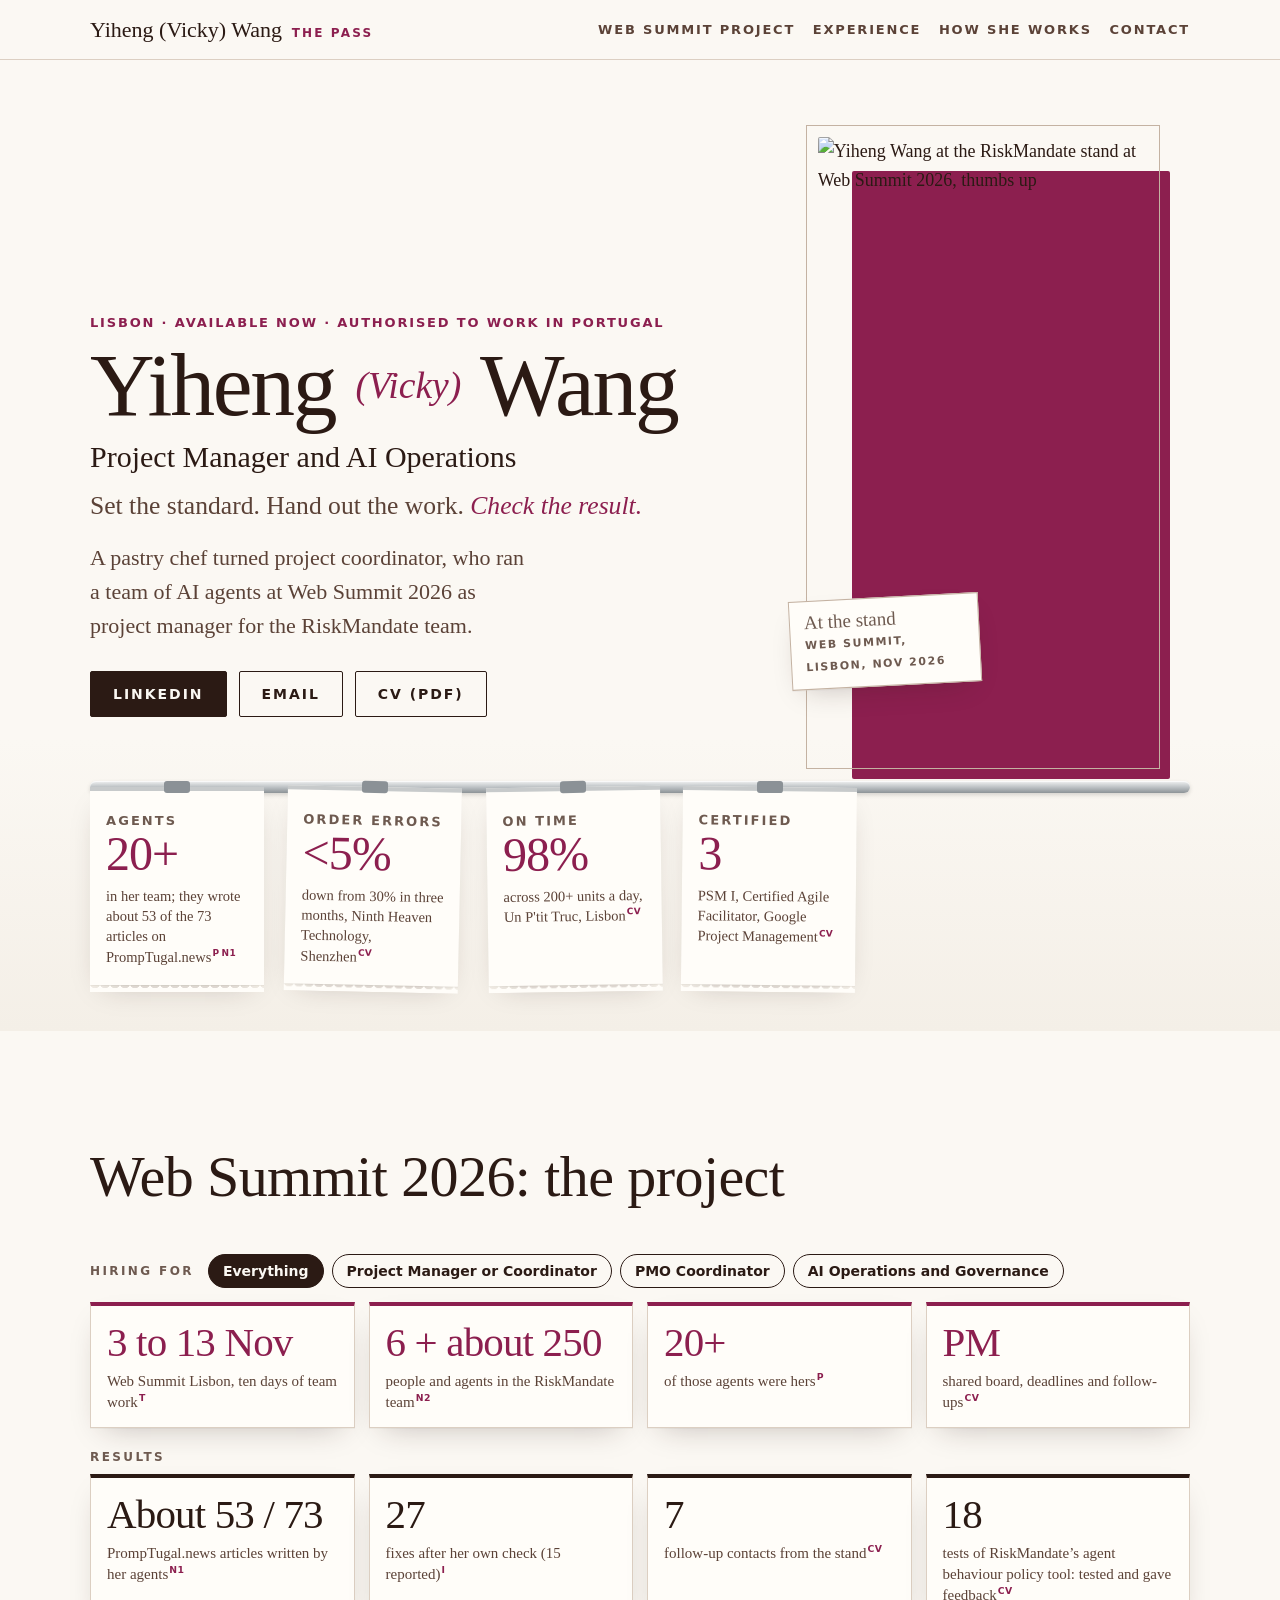
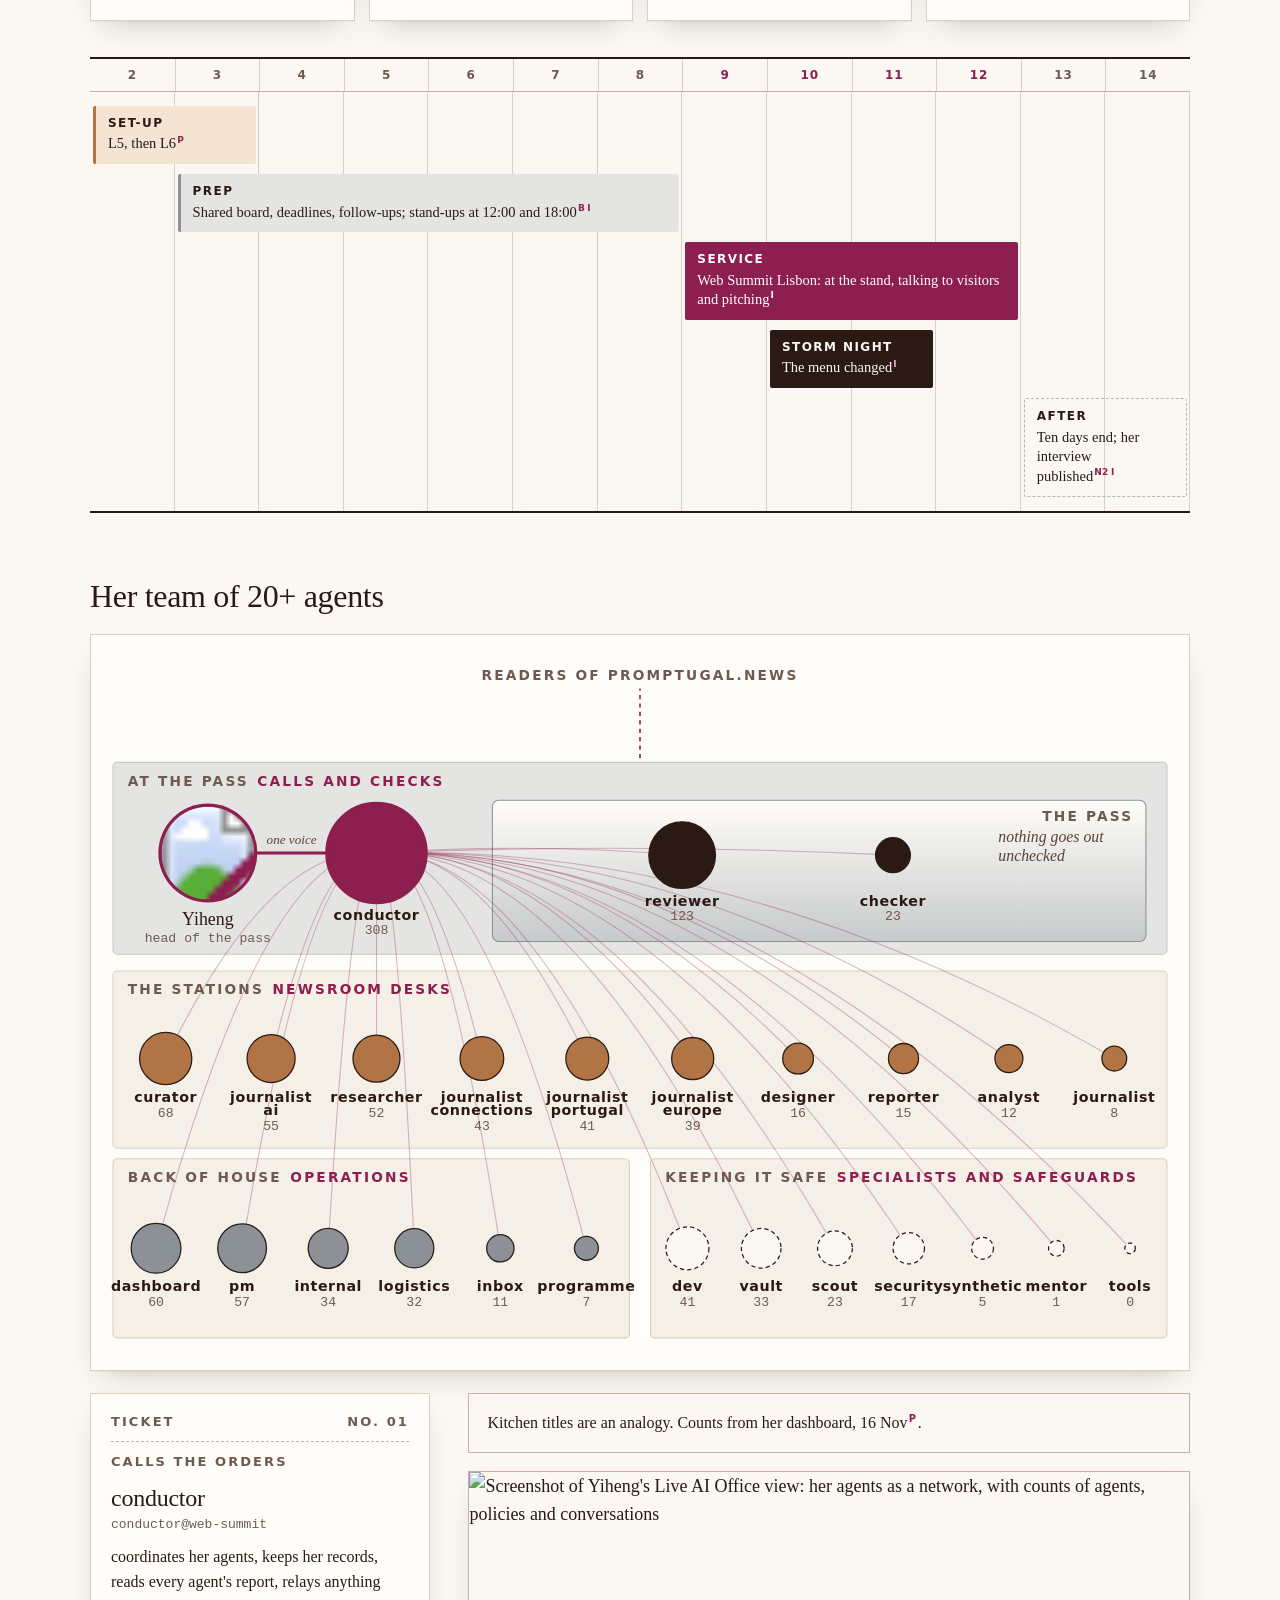
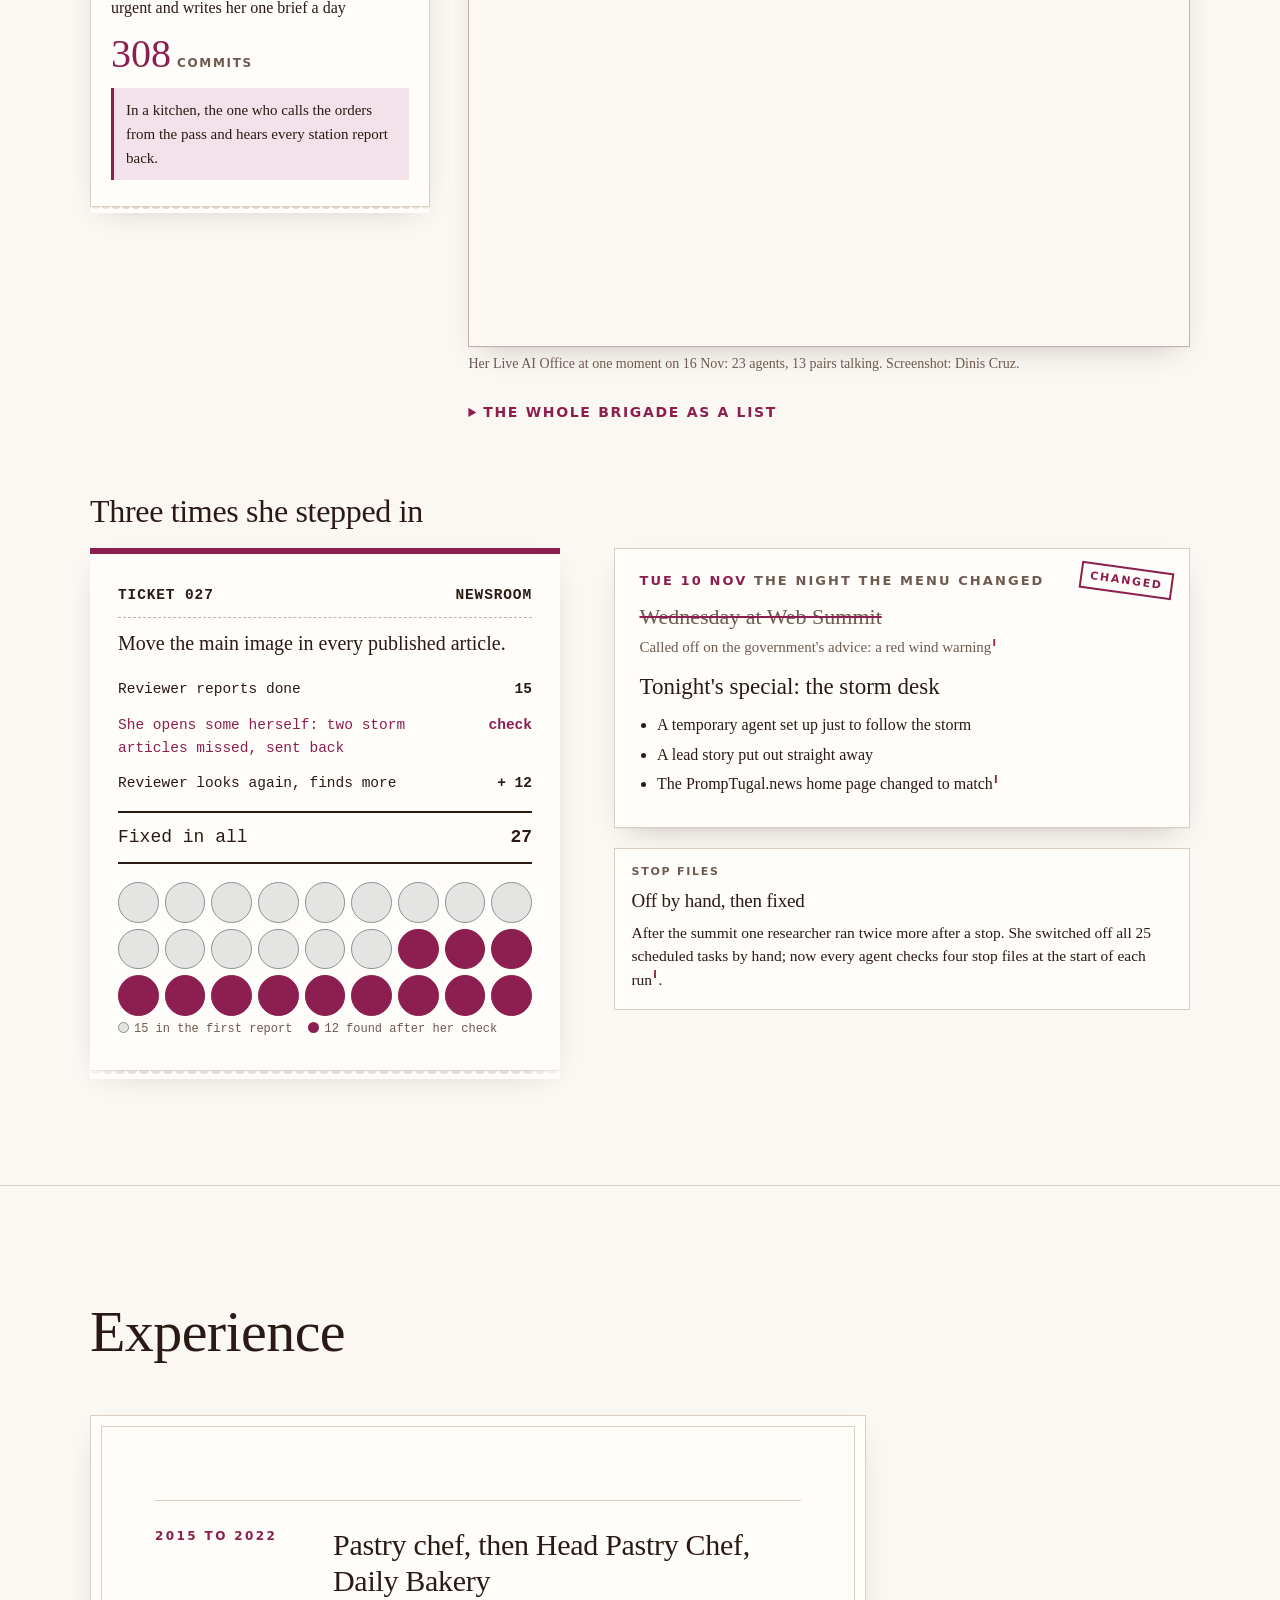
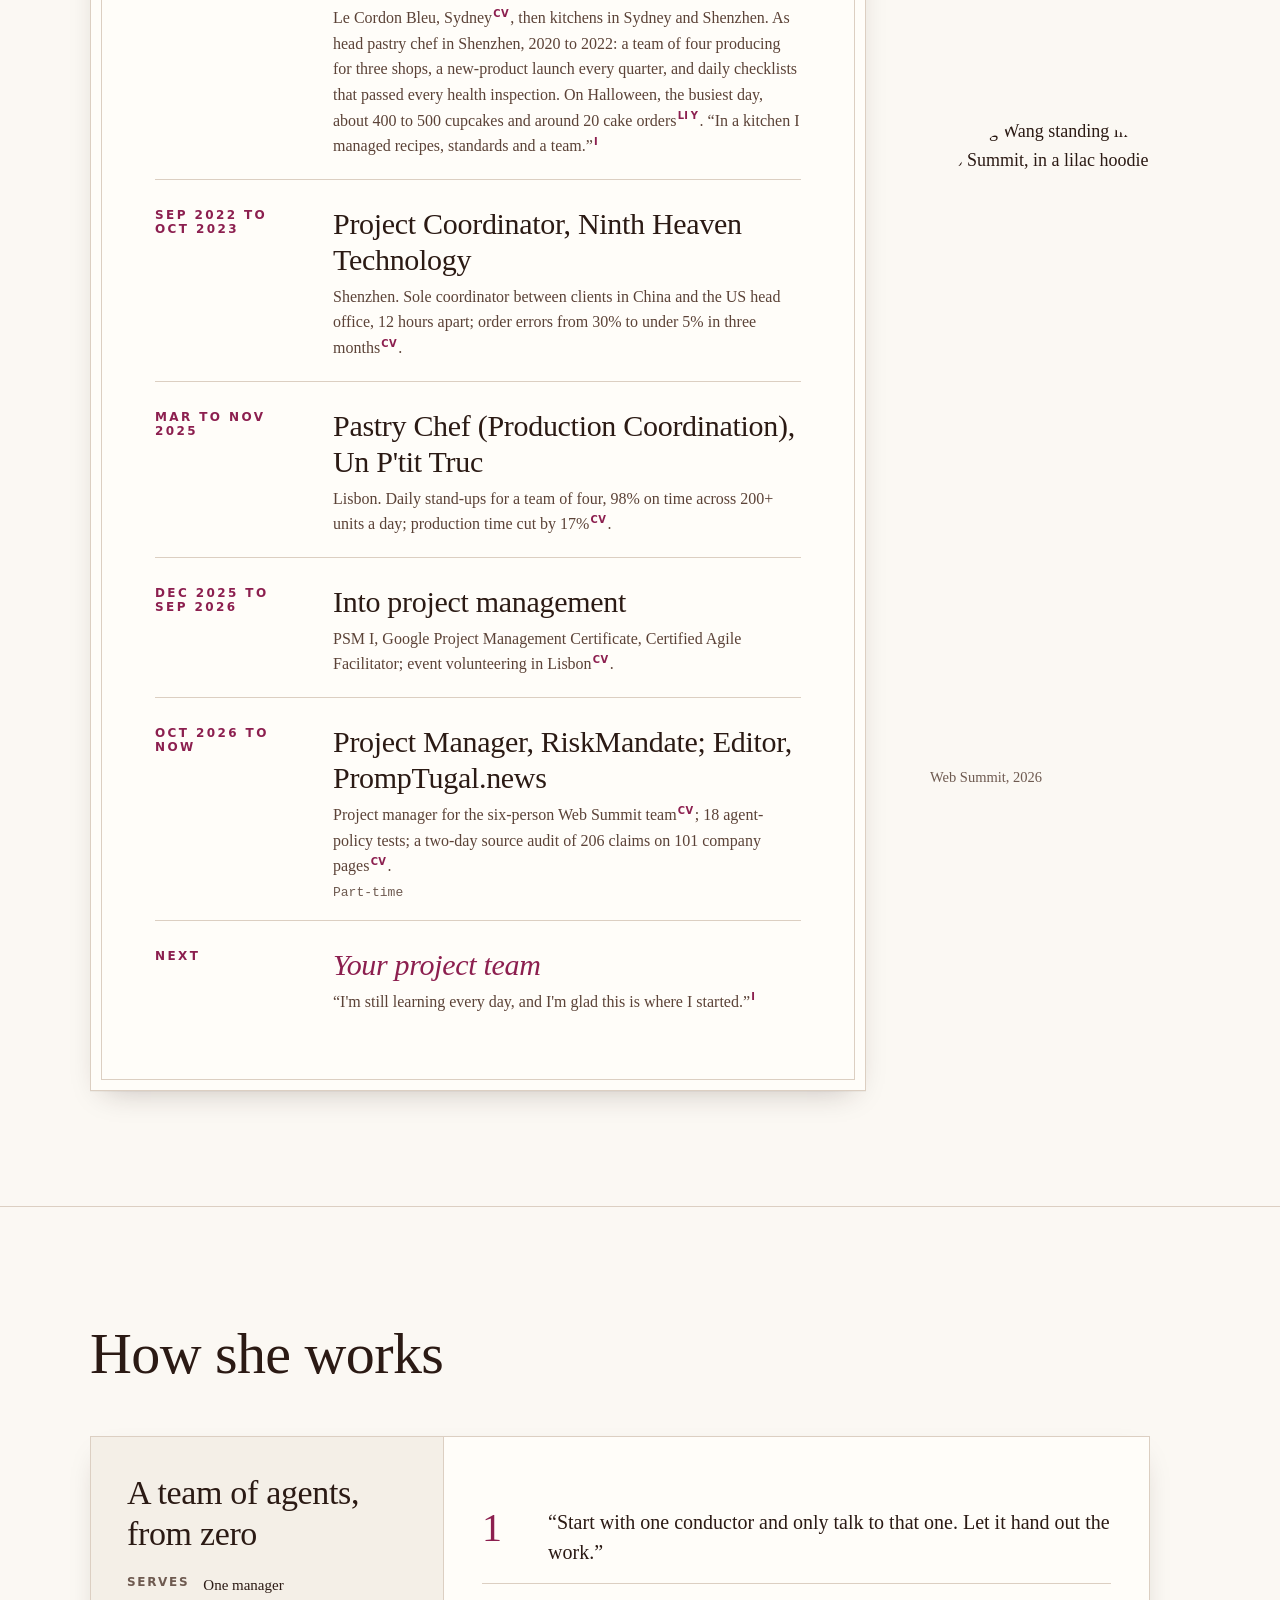
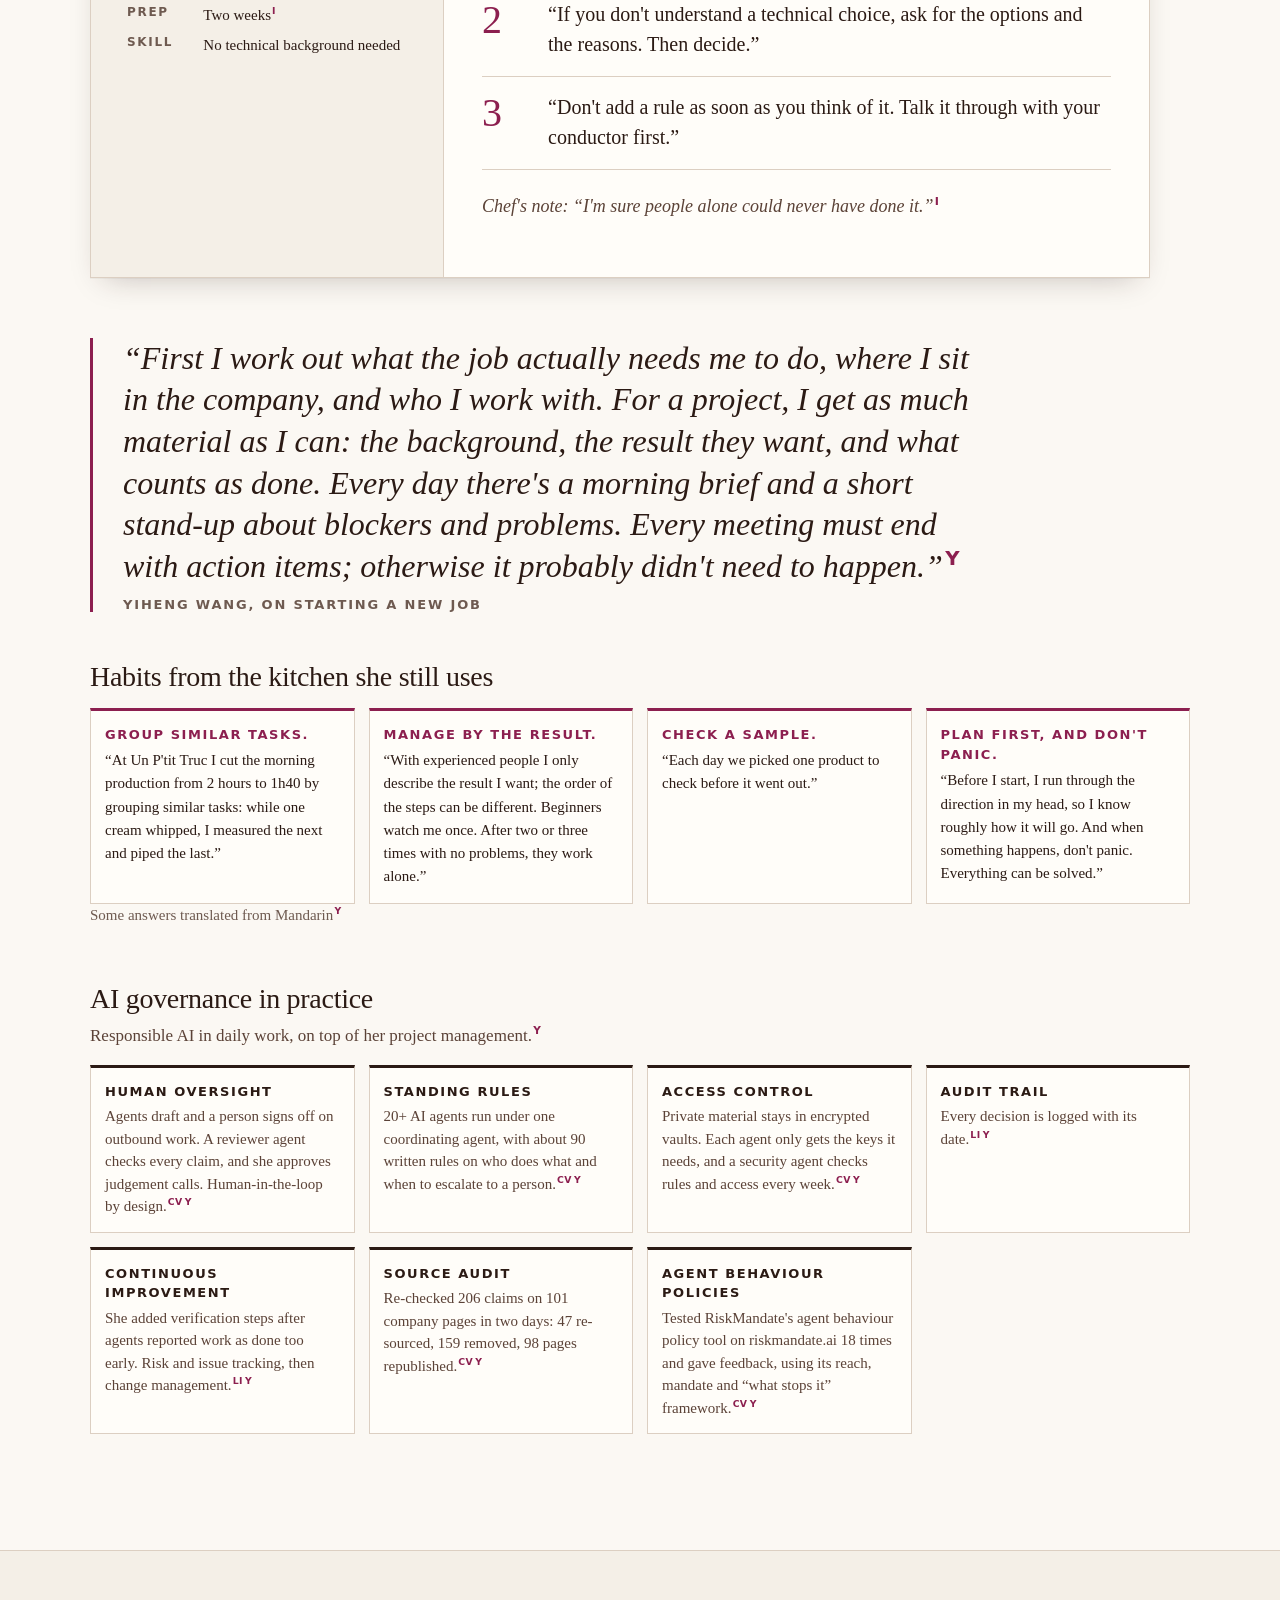
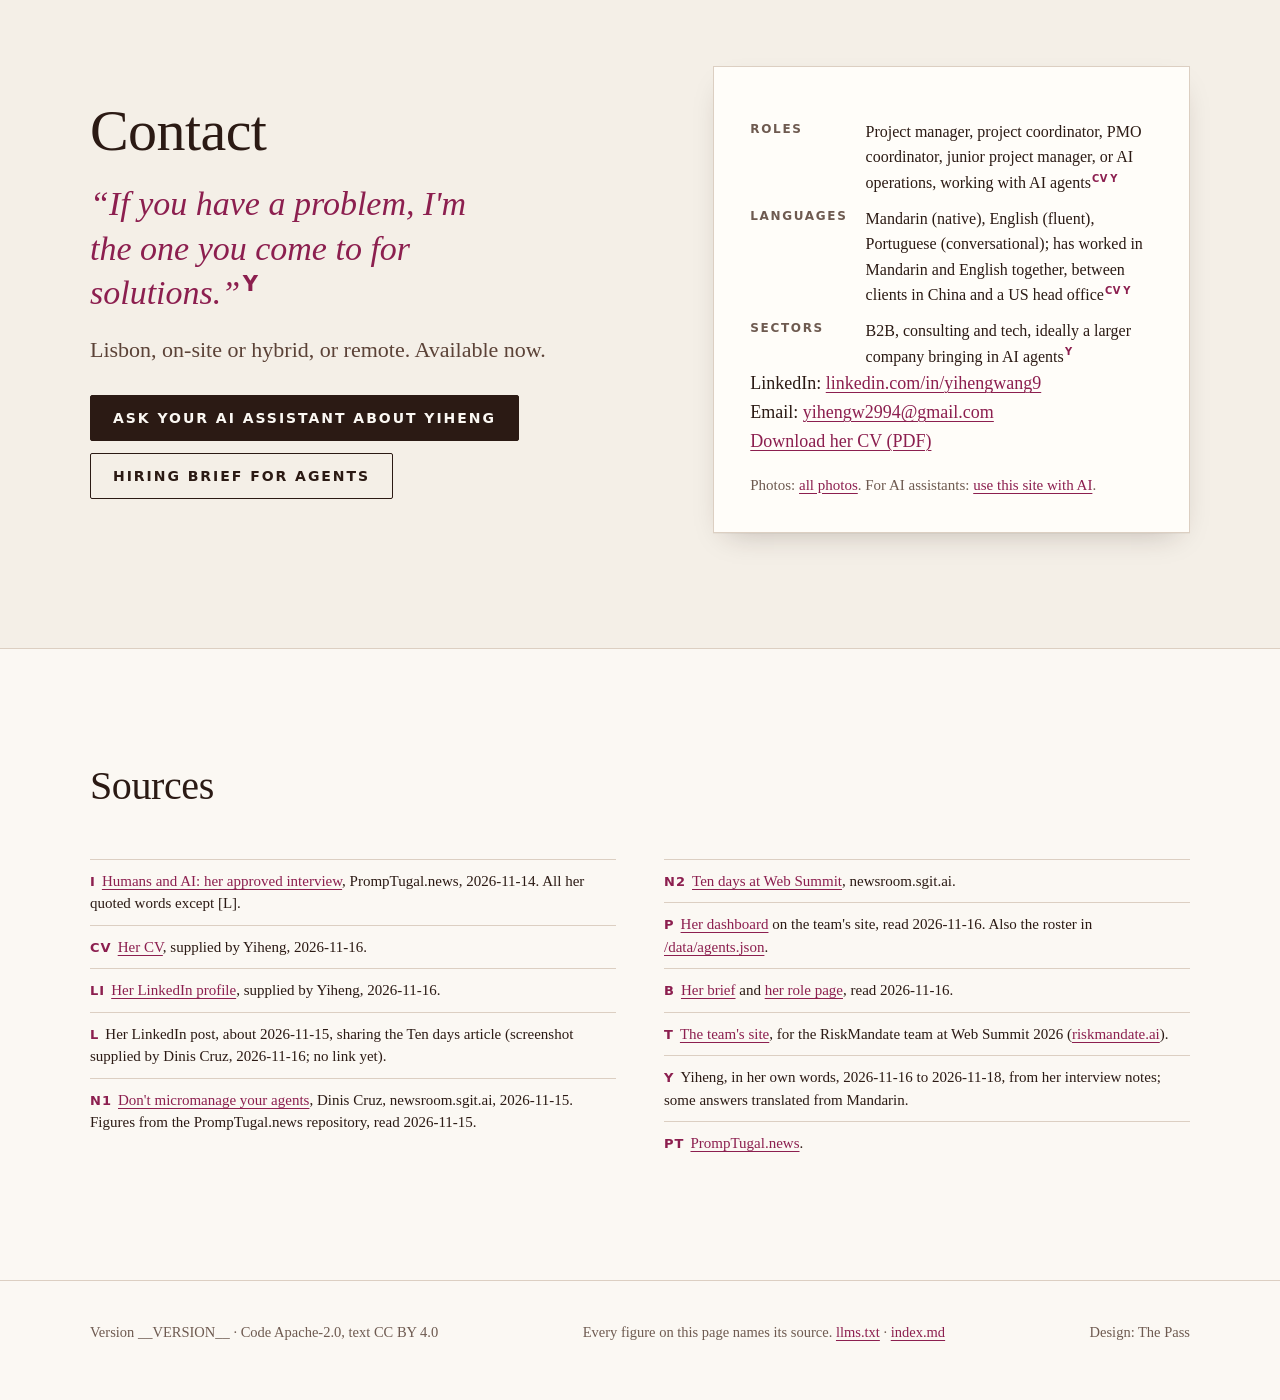
==== commit 1c43a25e: ""Hiring for": merge PM and Coordinator, add governance to AI Operations At Yiheng's word: four butto" ====
--- a/src/index.html
+++ b/src/index.html
@@ -409,8 +409,9 @@
 .fit-sums{min-height:0}
 .fit-sum{margin:0 0 22px;max-width:70ch;font-size:17px;line-height:1.55;padding:14px 18px;border-left:4px solid var(--rasp);background:var(--card)}
 [data-fit]{transition:opacity .35s ease,filter .35s ease,box-shadow .35s ease}
-#project.fitting [data-fit]{opacity:.28;filter:grayscale(.6)}
-#project.fitting [data-fit].hit{opacity:1;filter:none;box-shadow:0 0 0 3px var(--rasp)}
+body.fitting [data-fit]{opacity:.28;filter:grayscale(.6)}
+body.fitting [data-fit].hit{opacity:1;filter:none;box-shadow:0 0 0 3px var(--rasp)}
+body.fitting .gov.hit{box-shadow:0 0 0 14px var(--paper),0 0 0 17px var(--rasp)}
 @media (prefers-reduced-motion:reduce){[data-fit]{transition:none}}
 
 .gov{max-width:none;margin:clamp(36px,5vw,56px) 0 0}
@@ -480,23 +481,23 @@
     <div class="sec-head rv"><h2 id="h-project">Web Summit 2026: the project</h2></div>
     <div class="fit rv" role="group" aria-label="Hiring for">
       <span class="fit-l">Hiring for</span>
-      <div class="fit-b"><button type="button" data-role="all" aria-pressed="true">Everything</button><button type="button" data-role="pm" aria-pressed="false">Project Manager</button><button type="button" data-role="pc" aria-pressed="false">Project Coordinator</button><button type="button" data-role="pmo" aria-pressed="false">PMO Coordinator</button><button type="button" data-role="ai" aria-pressed="false">AI Operations</button></div>
-    </div>
-    <div class="fit-sums" aria-live="polite"><p class="fit-sum" data-for="pm" hidden><b>For a Project Manager:</b> Ran the shared board, deadlines and follow-ups for a six-person team over ten days<a class="fn" href="#s-cv">CV</a>, re-planned coverage on the storm night<a class="fn" href="#s-i">I</a>, and checked the work before calling it done<a class="fn" href="#s-i">I</a>.</p><p class="fit-sum" data-for="pc" hidden><b>For a Project Coordinator:</b> The sole coordinator between clients in China and a US head office, 12 hours apart (order errors from 30% to under 5%)<a class="fn" href="#s-cv">CV</a>; daily stand-ups and 98% on time in Lisbon<a class="fn" href="#s-cv">CV</a>; 7 follow-up contacts from the stand<a class="fn" href="#s-cv">CV</a>.</p><p class="fit-sum" data-for="pmo" hidden><b>For a PMO Coordinator:</b> Quality gates that hold: 27 fixes after her own check<a class="fn" href="#s-i">I</a>, a two-day source audit of 206 claims on 101 company pages, 18 agent-policy tests, and PSM I and Certified Agile Facilitator<a class="fn" href="#s-cv">CV</a>.</p><p class="fit-sum" data-for="ai" hidden><b>For a role in AI operations:</b> Ran 20+ AI agents through one conductor, with human sign-off on outbound work and per-agent vault access<a class="fn" href="#s-cv">CV</a><a class="fn" href="#s-y">Y</a>. They wrote about 53 of 73 articles<a class="fn" href="#s-n1">N1</a>. She added stop files after an agent ran past a stop<a class="fn" href="#s-i">I</a> and tested RiskMandate&rsquo;s policy tool 18 times<a class="fn" href="#s-y">Y</a>.</p></div>
+      <div class="fit-b"><button type="button" data-role="all" aria-pressed="true">Everything</button><button type="button" data-role="pm" aria-pressed="false">Project Manager or Coordinator</button><button type="button" data-role="pmo" aria-pressed="false">PMO Coordinator</button><button type="button" data-role="ai" aria-pressed="false">AI Operations and Governance</button></div>
+    </div>
+    <div class="fit-sums" aria-live="polite"><p class="fit-sum" data-for="pm" hidden><b>For a Project Manager or Coordinator:</b> Ran the shared board, deadlines and follow-ups for a six-person team over ten days<a class="fn" href="#s-cv">CV</a>. Re-planned coverage on the storm night<a class="fn" href="#s-i">I</a> and checked the work before calling it done<a class="fn" href="#s-i">I</a>. Earlier, she was the sole coordinator between clients in China and a US head office, 12 hours apart, and cut order errors from 30% to under 5%<a class="fn" href="#s-cv">CV</a>. In Lisbon, daily stand-ups held delivery at 98% on time<a class="fn" href="#s-cv">CV</a>.</p><p class="fit-sum" data-for="pmo" hidden><b>For a PMO Coordinator:</b> Quality gates that hold: 27 fixes after her own check<a class="fn" href="#s-i">I</a>, a two-day source audit of 206 claims on 101 company pages, 18 agent-policy tests, and PSM I and Certified Agile Facilitator<a class="fn" href="#s-cv">CV</a>.</p><p class="fit-sum" data-for="ai" hidden><b>For a role in AI operations and governance:</b> Ran 20+ AI agents through one conductor, with human sign-off on outbound work, per-agent vault access and a dated audit trail<a class="fn" href="#s-cv">CV</a><a class="fn" href="#s-y">Y</a>. They wrote about 53 of 73 articles<a class="fn" href="#s-n1">N1</a>. She added stop files after an agent ran past a stop<a class="fn" href="#s-i">I</a> and tested RiskMandate&rsquo;s policy tool 18 times<a class="fn" href="#s-y">Y</a>.</p></div>
     <div class="tiles rv" aria-label="The project at a glance">
-      <div data-fit="pm pc" class="tile"><span class="n">3 to 13 Nov</span><span class="t">Web Summit Lisbon, ten days of team work<a class="fn" href="#s-t">T</a></span></div>
+      <div data-fit="pm" class="tile"><span class="n">3 to 13 Nov</span><span class="t">Web Summit Lisbon, ten days of team work<a class="fn" href="#s-t">T</a></span></div>
       <div data-fit="pm ai" class="tile"><span class="n">6 + about 250</span><span class="t">people and agents in the RiskMandate team<a class="fn" href="#s-n2">N2</a></span></div>
       <div data-fit="ai" class="tile"><span class="n">20+</span><span class="t">of those agents were hers<a class="fn" href="#s-p">P</a></span></div>
-      <div data-fit="pm pc pmo" class="tile"><span class="n">PM</span><span class="t">shared board, deadlines and follow-ups<a class="fn" href="#s-cv">CV</a></span></div>
+      <div data-fit="pm pmo" class="tile"><span class="n">PM</span><span class="t">shared board, deadlines and follow-ups<a class="fn" href="#s-cv">CV</a></span></div>
     </div>
     <p class="row-label">Results</p>
     <div class="tiles res rv" aria-label="Results">
       <div data-fit="pm ai" class="tile"><span class="n">About 53 / 73</span><span class="t">PrompTugal.news articles written by her agents<a class="fn" href="#s-n1">N1</a></span></div>
       <div data-fit="pmo ai pm" class="tile"><span class="n">27</span><span class="t">fixes after her own check (15 reported)<a class="fn" href="#s-i">I</a></span></div>
-      <div data-fit="pc pm" class="tile"><span class="n">7</span><span class="t">follow-up contacts from the stand<a class="fn" href="#s-cv">CV</a></span></div>
+      <div data-fit="pm" class="tile"><span class="n">7</span><span class="t">follow-up contacts from the stand<a class="fn" href="#s-cv">CV</a></span></div>
       <div data-fit="pmo ai" class="tile"><span class="n">18</span><span class="t">tests of RiskMandate&rsquo;s agent behaviour policy tool: tested and gave feedback<a class="fn" href="#s-cv">CV</a></span></div>
     </div>
-    <div data-fit="pm pc pmo" class="sheet rv" role="group" aria-label="Service sheet, 2 to 14 November 2026">
+    <div data-fit="pm pmo" class="sheet rv" role="group" aria-label="Service sheet, 2 to 14 November 2026">
       <div class="days" aria-hidden="true"><span>2</span><span>3</span><span>4</span><span>5</span><span>6</span><span>7</span><span>8</span><span class="hot">9</span><span class="hot">10</span><span class="hot">11</span><span class="hot">12</span><span>13</span><span>14</span></div>
       <div class="lanes">
         <div class="bar setup" style="grid-column:1/3;grid-row:1"><b data-d="2 to 3 Nov">Set-up</b>L5, then L6<a class="fn" href="#s-p">P</a></div>
@@ -542,7 +543,7 @@
         <div class="pkey"><span><i style="background:var(--steel);border:1px solid var(--steel-3)"></i>15 in the first report</span><span><i style="background:var(--rasp)"></i>12 found after her check</span></div>
       </div>
       <div class="stack">
-        <div data-fit="pm pc" class="menu-change rv">
+        <div data-fit="pm" class="menu-change rv">
         <span class="stamp">Changed</span>
         <p class="label"><b>Tue 10 Nov</b> The night the menu changed</p>
         <p class="old">Wednesday at Web Summit</p>
@@ -607,7 +608,7 @@
     </article>
     <blockquote class="pq rv"><p style="margin:0">&ldquo;First I work out what the job actually needs me to do, where I sit in the company, and who I work with. For a project, I get as much material as I can: the background, the result they want, and what counts as done. Every day there's a morning brief and a short stand-up about blockers and problems. Every meeting must end with action items; otherwise it probably didn't need to happen.&rdquo;<a class="fn" href="#s-y">Y</a></p><cite>Yiheng Wang, on starting a new job</cite></blockquote>
     <div class="habits rv"><h3>Habits from the kitchen she still uses</h3><ul><li><b>Group similar tasks.</b> &ldquo;At Un P'tit Truc I cut the morning production from 2 hours to 1h40 by grouping similar tasks: while one cream whipped, I measured the next and piped the last.&rdquo;</li><li><b>Manage by the result.</b> &ldquo;With experienced people I only describe the result I want; the order of the steps can be different. Beginners watch me once. After two or three times with no problems, they work alone.&rdquo;</li><li><b>Check a sample.</b> &ldquo;Each day we picked one product to check before it went out.&rdquo;</li><li><b>Plan first, and don't panic.</b> &ldquo;Before I start, I run through the direction in my head, so I know roughly how it will go. And when something happens, don't panic. Everything can be solved.&rdquo;</li></ul><p class="small muted">Some answers translated from Mandarin<a class="fn" href="#s-y">Y</a></p></div>
-    <div class="gov rv" id="governance"><h3>AI governance in practice</h3><p class="gov-in">Responsible AI in daily work, on top of her project management.<a class="fn" href="#s-y">Y</a></p><ul><li><b>Human oversight</b>Agents draft and a person signs off on outbound work. A reviewer agent checks every claim, and she approves judgement calls. Human-in-the-loop by design.<a class="fn" href="#s-cv">CV</a><a class="fn" href="#s-y">Y</a></li><li><b>Standing rules</b>20+ AI agents run under one coordinating agent, with about 90 written rules on who does what and when to escalate to a person.<a class="fn" href="#s-cv">CV</a><a class="fn" href="#s-y">Y</a></li><li><b>Access control</b>Private material stays in encrypted vaults. Each agent only gets the keys it needs, and a security agent checks rules and access every week.<a class="fn" href="#s-cv">CV</a><a class="fn" href="#s-y">Y</a></li><li><b>Audit trail</b>Every decision is logged with its date.<a class="fn" href="#s-li">LI</a><a class="fn" href="#s-y">Y</a></li><li><b>Continuous improvement</b>She added verification steps after agents reported work as done too early. Risk and issue tracking, then change management.<a class="fn" href="#s-li">LI</a><a class="fn" href="#s-y">Y</a></li><li><b>Source audit</b>Re-checked 206 claims on 101 company pages in two days: 47 re-sourced, 159 removed, 98 pages republished.<a class="fn" href="#s-cv">CV</a><a class="fn" href="#s-y">Y</a></li><li><b>Agent Behaviour Policies</b>Tested RiskMandate's agent behaviour policy tool on riskmandate.ai 18 times and gave feedback, using its reach, mandate and “what stops it” framework.<a class="fn" href="#s-cv">CV</a><a class="fn" href="#s-y">Y</a></li></ul></div>
+    <div data-fit="ai" class="gov rv" id="governance"><h3>AI governance in practice</h3><p class="gov-in">Responsible AI in daily work, on top of her project management.<a class="fn" href="#s-y">Y</a></p><ul><li><b>Human oversight</b>Agents draft and a person signs off on outbound work. A reviewer agent checks every claim, and she approves judgement calls. Human-in-the-loop by design.<a class="fn" href="#s-cv">CV</a><a class="fn" href="#s-y">Y</a></li><li><b>Standing rules</b>20+ AI agents run under one coordinating agent, with about 90 written rules on who does what and when to escalate to a person.<a class="fn" href="#s-cv">CV</a><a class="fn" href="#s-y">Y</a></li><li><b>Access control</b>Private material stays in encrypted vaults. Each agent only gets the keys it needs, and a security agent checks rules and access every week.<a class="fn" href="#s-cv">CV</a><a class="fn" href="#s-y">Y</a></li><li><b>Audit trail</b>Every decision is logged with its date.<a class="fn" href="#s-li">LI</a><a class="fn" href="#s-y">Y</a></li><li><b>Continuous improvement</b>She added verification steps after agents reported work as done too early. Risk and issue tracking, then change management.<a class="fn" href="#s-li">LI</a><a class="fn" href="#s-y">Y</a></li><li><b>Source audit</b>Re-checked 206 claims on 101 company pages in two days: 47 re-sourced, 159 removed, 98 pages republished.<a class="fn" href="#s-cv">CV</a><a class="fn" href="#s-y">Y</a></li><li><b>Agent Behaviour Policies</b>Tested RiskMandate's agent behaviour policy tool on riskmandate.ai 18 times and gave feedback, using its reach, mandate and “what stops it” framework.<a class="fn" href="#s-cv">CV</a><a class="fn" href="#s-y">Y</a></li></ul></div>
   </div>
 </section>
 
@@ -829,11 +830,11 @@
 /* "Hiring for" switch: highlights the evidence for one role and fades the rest. Code Apache-2.0. */
 (() => {
   const sec = document.getElementById('project'); if (!sec) return;
-  const btns = sec.querySelectorAll('.fit-b button'), sums = sec.querySelectorAll('.fit-sum'), items = sec.querySelectorAll('[data-fit]');
+  const btns = sec.querySelectorAll('.fit-b button'), sums = sec.querySelectorAll('.fit-sum'), items = document.querySelectorAll('[data-fit]');
   const pick = r => {
     btns.forEach(b => b.setAttribute('aria-pressed', String(b.dataset.role === r)));
     sums.forEach(p => p.hidden = p.dataset.for !== r);
-    sec.classList.toggle('fitting', r !== 'all');
+    document.body.classList.toggle('fitting', r !== 'all');
     items.forEach(el => el.classList.toggle('hit', r !== 'all' && el.dataset.fit.split(' ').includes(r)));
   };
   btns.forEach(b => b.addEventListener('click', () => pick(b.dataset.role)));
